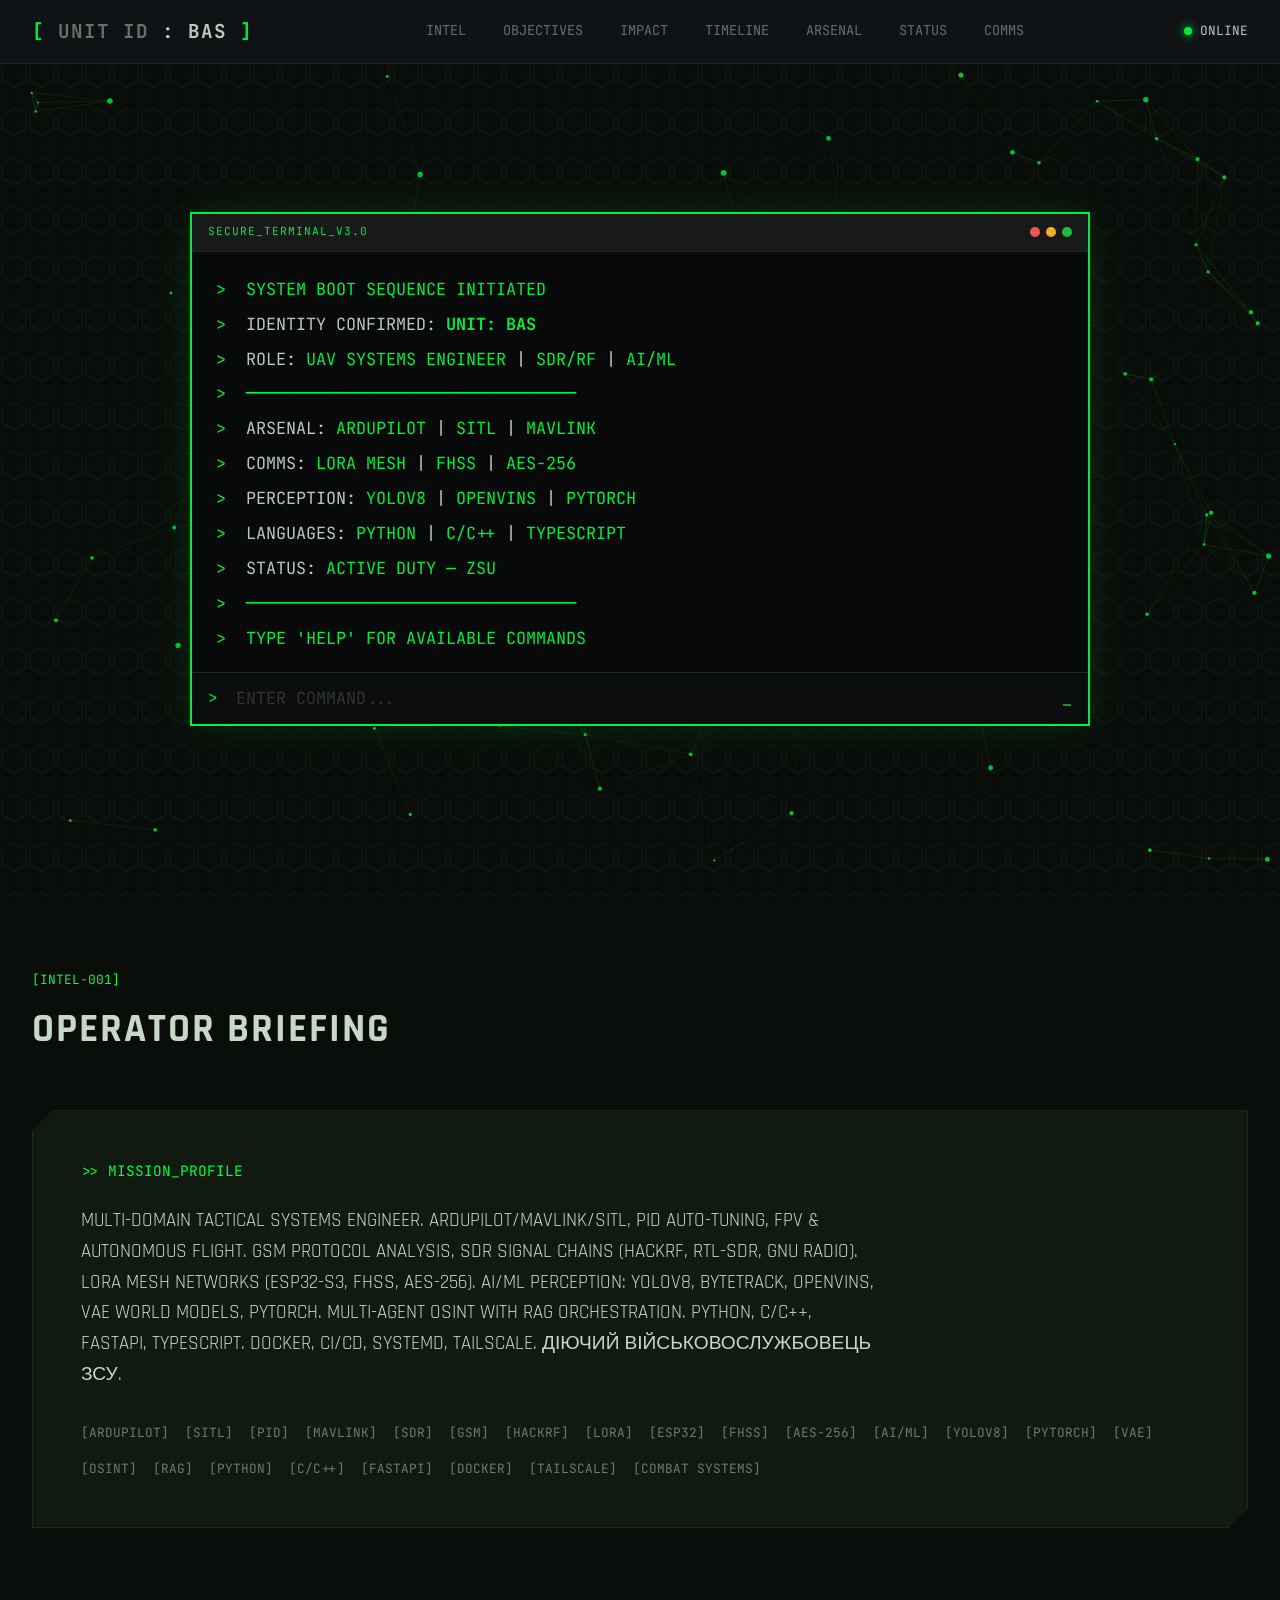
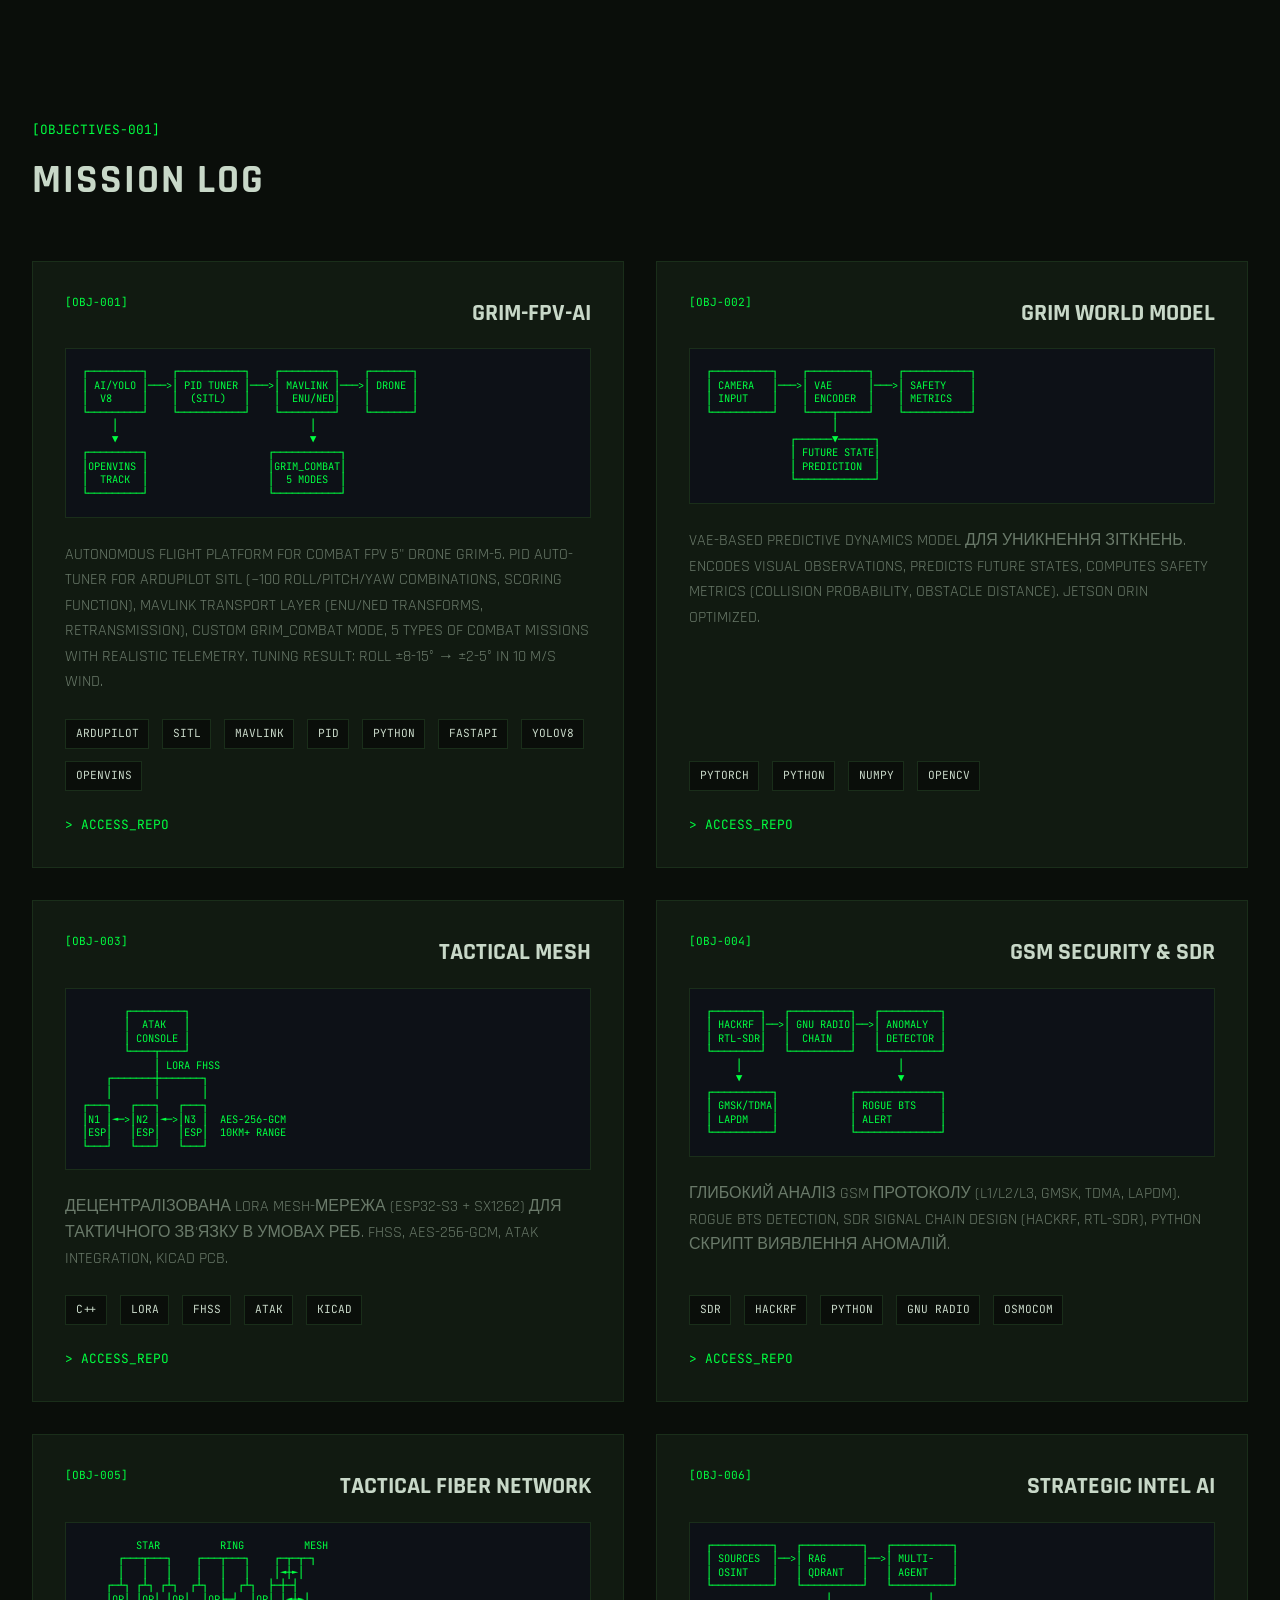
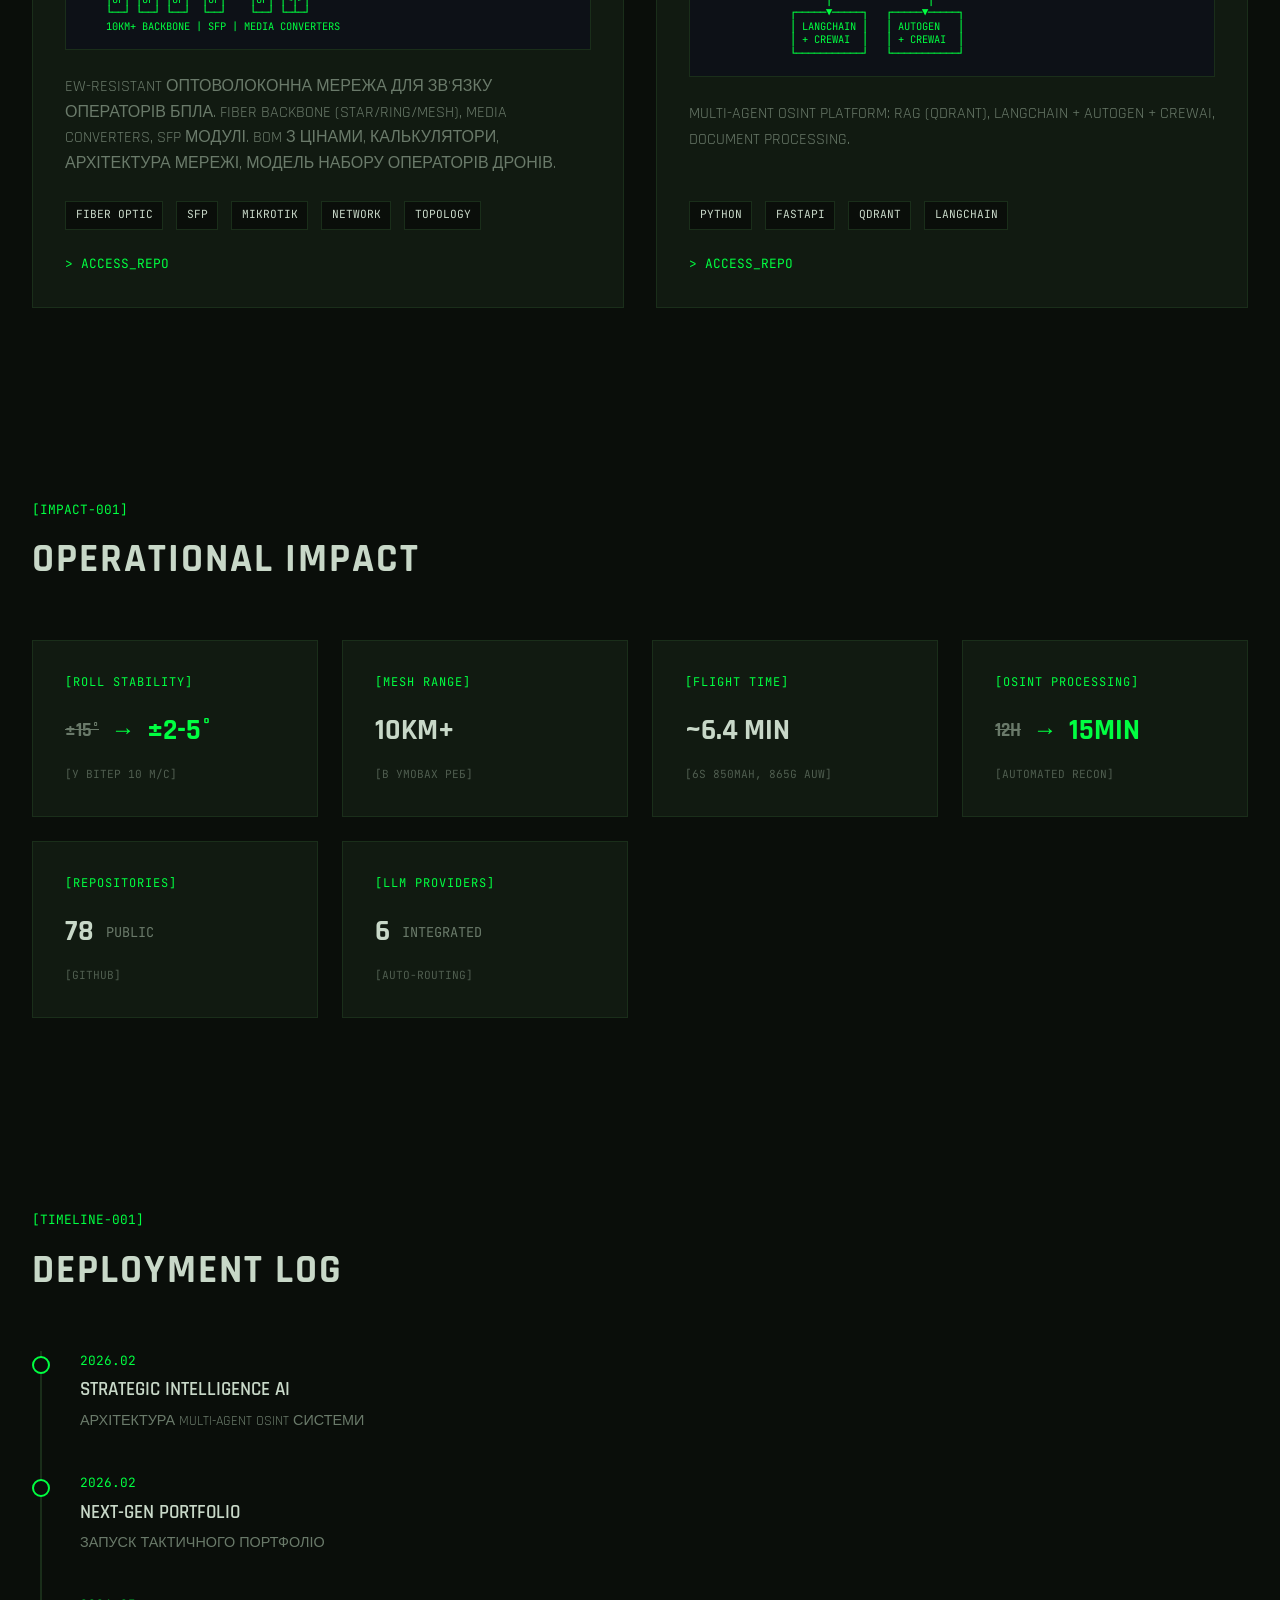
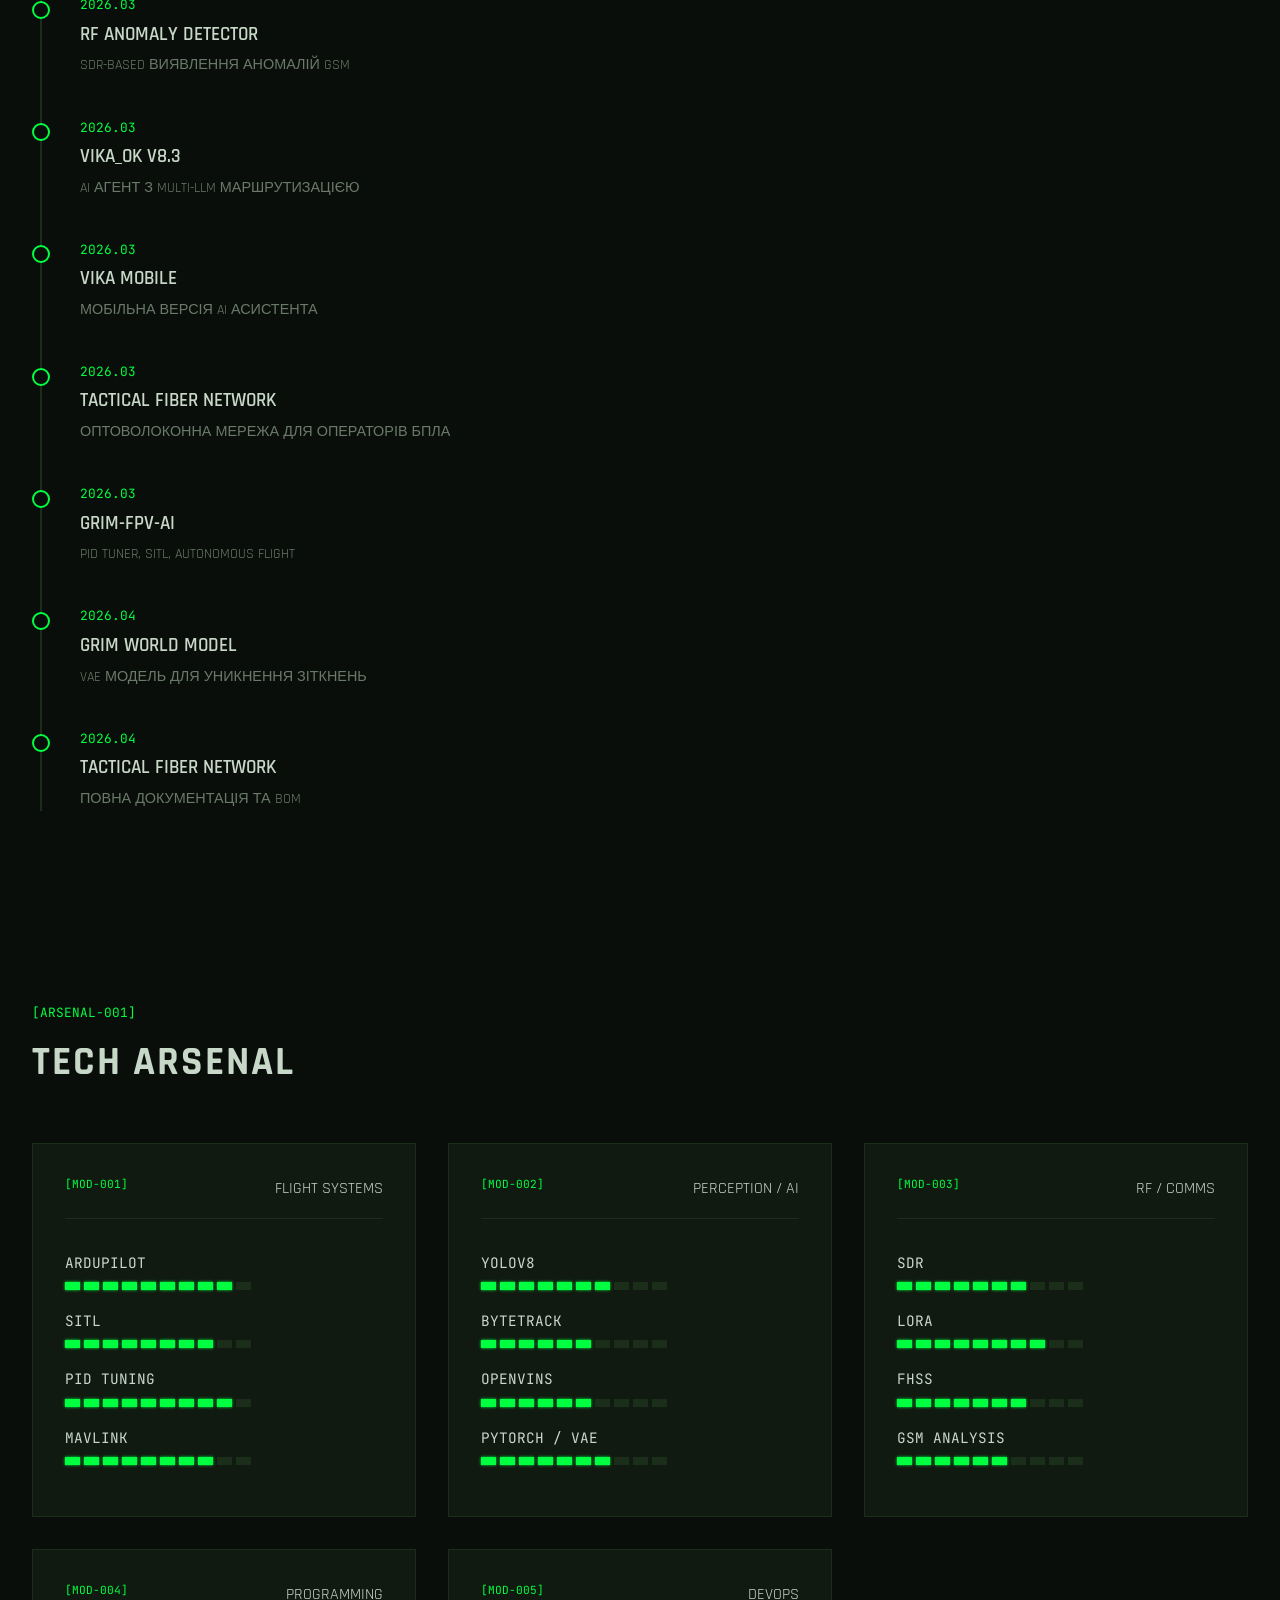
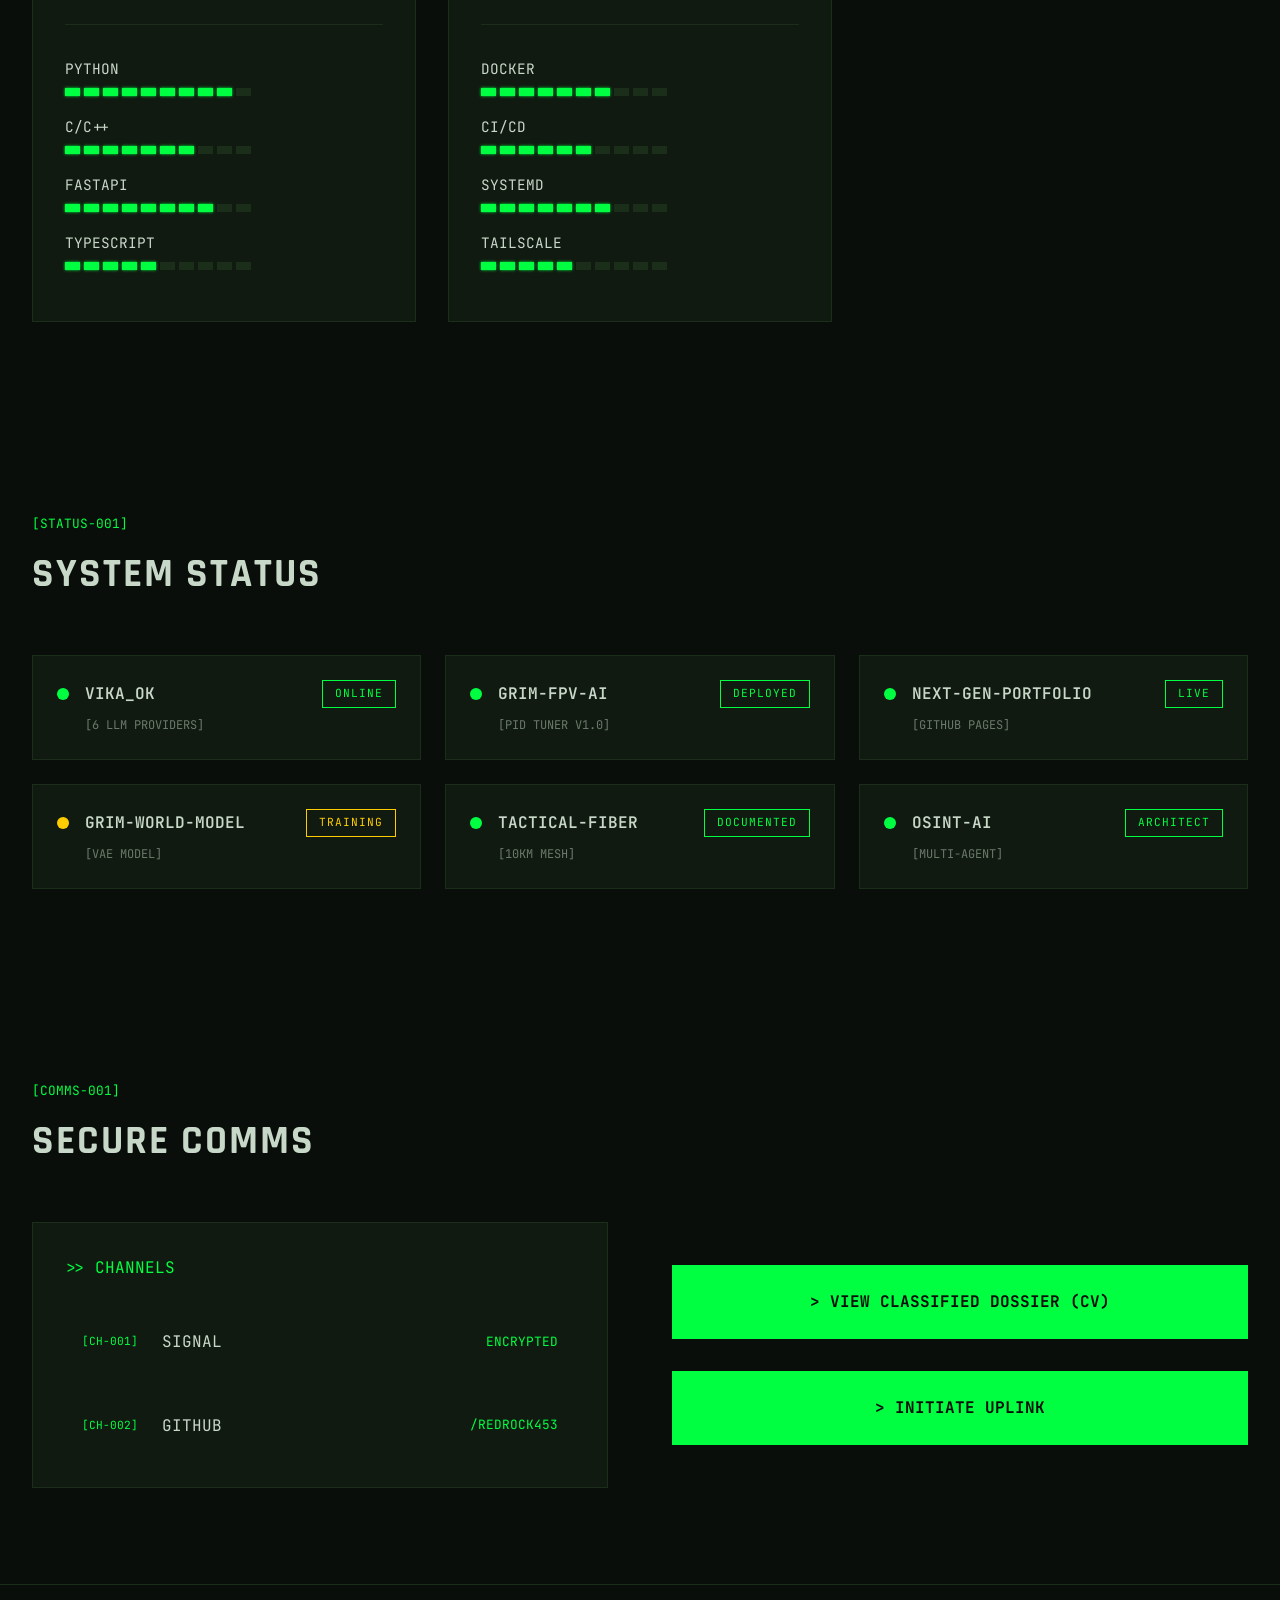
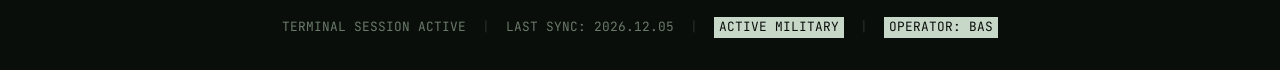
==== index.html @ a3e18c69 "feat: enlarge hero terminal, remove redundant stats - Make terminal the central hero element - Incre" ====
<!DOCTYPE html>
<html lang="uk">
<head>
    <meta charset="UTF-8">
    <meta name="viewport" content="width=device-width, initial-scale=1.0">
    <title>UNIT: BAS | Tactical Operations</title>
    <link rel="preconnect" href="https://fonts.googleapis.com">
    <link rel="preconnect" href="https://fonts.gstatic.com" crossorigin>
    <link href="https://fonts.googleapis.com/css2?family=Rajdhani:wght@400;500;600;700&family=JetBrains+Mono:wght@400;500;600&display=swap" rel="stylesheet">
    <link rel="stylesheet" href="css/style.css">
    <link rel="icon" href="data:image/svg+xml,<svg xmlns='http://www.w3.org/2000/svg' viewBox='0 0 100 100'><path d='M55 5L25 55h20L35 95 75 45H55z' fill='%2300ff41'/></svg>">
    <meta property="og:title" content="UNIT: BAS | Tactical Operations">
    <meta property="og:description" content="UAV Systems Engineer — SDR/RF, AI/ML, LoRa Mesh, ArduPilot. Multi-domain: autonomous flight, GSM security, ESP32, YOLOv8, PyTorch, multi-agent OSINT.">
    <meta property="og:image" content="https://raw.githubusercontent.com/Redrock453/Next-Gen-Portfolio/main/og-image.png">
    <meta property="og:url" content="https://redrock453.github.io/Next-Gen-Portfolio/">
    <meta property="og:type" content="website">
    <meta name="description" content="Portfolio of BAS — UAV Systems Engineer specializing in ArduPilot, SDR/RF security, LoRa mesh networks, AI/ML perception, and multi-agent OSINT systems.">
</head>
<body>
    <div class="scanlines"></div>
    <div class="hex-grid"></div>

    <header class="header">
        <div class="header-content">
            <div class="logo">
                <span class="logo-bracket">[</span>
                <span class="logo-text">UNIT ID</span>
                <span class="logo-colon">:</span>
                <span class="logo-value">BAS</span>
                <span class="logo-bracket">]</span>
            </div>
            <nav class="nav">
                <a href="#about" class="nav-item"><span class="nav-marker">></span> INTEL</a>
                <a href="#projects" class="nav-item"><span class="nav-marker">></span> OBJECTIVES</a>
                <a href="#impact" class="nav-item"><span class="nav-marker">></span> IMPACT</a>
                <a href="#timeline" class="nav-item"><span class="nav-marker">></span> TIMELINE</a>
                <a href="#stack" class="nav-item"><span class="nav-marker">></span> ARSENAL</a>
                <a href="#status" class="nav-item"><span class="nav-marker">></span> STATUS</a>
                <a href="#contact" class="nav-item"><span class="nav-marker">></span> COMMS</a>
            </nav>
            <button class="hamburger" aria-label="Toggle navigation">
                <span></span>
                <span></span>
                <span></span>
            </button>

            <div class="status-indicator">
                <span class="status-dot"></span>
                <span class="status-text">ONLINE</span>
            </div>
        </div>
    </header>

    <div class="mobile-overlay"></div>
    <nav class="mobile-nav">
        <a href="#about" class="nav-item"><span class="nav-marker">></span> INTEL</a>
        <a href="#projects" class="nav-item"><span class="nav-marker">></span> OBJECTIVES</a>
        <a href="#impact" class="nav-item"><span class="nav-marker">></span> IMPACT</a>
        <a href="#timeline" class="nav-item"><span class="nav-marker">></span> TIMELINE</a>
        <a href="#stack" class="nav-item"><span class="nav-marker">></span> ARSENAL</a>
        <a href="#status" class="nav-item"><span class="nav-marker">></span> STATUS</a>
        <a href="#contact" class="nav-item"><span class="nav-marker">></span> COMMS</a>
    </nav>

    <section class="hero">
        <canvas id="particle-canvas" class="particle-canvas"></canvas>
        <div class="hero-content">
            <div class="interactive-terminal" id="interactive-terminal">
                <div class="terminal-header">
                    <span class="terminal-title">SECURE_TERMINAL_V3.0</span>
                    <div class="terminal-controls">
                        <span class="terminal-dot red-dot"></span>
                        <span class="terminal-dot yellow-dot"></span>
                        <span class="terminal-dot green-dot"></span>
                    </div>
                </div>
                <div class="terminal-body" id="terminal-body">
                    <div class="terminal-line"><span class="prompt">></span> <span class="green">SYSTEM BOOT SEQUENCE INITIATED</span></div>
                    <div class="terminal-line"><span class="prompt">></span> IDENTITY CONFIRMED: <span class="highlight">UNIT: BAS</span></div>
                    <div class="terminal-line"><span class="prompt">></span> ROLE: <span class="amber">UAV SYSTEMS ENGINEER</span> | <span class="amber">SDR/RF</span> | <span class="amber">AI/ML</span></div>
                    <div class="terminal-line"><span class="prompt">></span> <span class="green">─────────────────────────────────</span></div>
                    <div class="terminal-line"><span class="prompt">></span> ARSENAL: <span class="amber">ArduPilot</span> | <span class="amber">SITL</span> | <span class="amber">MAVLink</span></div>
                    <div class="terminal-line"><span class="prompt">></span> COMMS: <span class="amber">LoRa Mesh</span> | <span class="amber">FHSS</span> | <span class="amber">AES-256</span></div>
                    <div class="terminal-line"><span class="prompt">></span> PERCEPTION: <span class="amber">YOLOv8</span> | <span class="amber">OpenVINS</span> | <span class="amber">PyTorch</span></div>
                    <div class="terminal-line"><span class="prompt">></span> LANGUAGES: <span class="amber">Python</span> | <span class="amber">C/C++</span> | <span class="amber">TypeScript</span></div>
                    <div class="terminal-line"><span class="prompt">></span> STATUS: <span class="green">ACTIVE DUTY — ZSU</span></div>
                    <div class="terminal-line"><span class="prompt">></span> <span class="green">─────────────────────────────────</span></div>
                    <div class="terminal-line"><span class="prompt">></span> <span class="green">Type 'help' for available commands</span></div>
                </div>
                <div class="terminal-input-line">
                    <span class="prompt">></span>
                    <input type="text" class="terminal-input" id="terminal-input" autocomplete="off" spellcheck="false" placeholder="enter command...">
                    <span class="cursor-blink">_</span>
                </div>
            </div>
        </div>

    </section>

    <section id="about" class="section">
        <div class="container">
            <div class="section-header">
                <span class="section-id">[INTEL-001]</span>
                <h2 class="section-title" data-en="OPERATOR BRIEFING">OPERATOR BRIEFING</h2>
            </div>
            <div class="briefing-box">
                <div class="briefing-header">>> MISSION_PROFILE</div>
                <p class="briefing-text">Multi-domain tactical systems engineer. ArduPilot/MAVLink/SITL, PID auto-tuning, FPV & autonomous flight. GSM protocol analysis, SDR signal chains (HackRF, RTL-SDR, GNU Radio). LoRa mesh networks (ESP32-S3, FHSS, AES-256). AI/ML perception: YOLOv8, ByteTrack, OpenVINS, VAE world models, PyTorch. Multi-agent OSINT with RAG orchestration. Python, C/C++, FastAPI, TypeScript. Docker, CI/CD, systemd, Tailscale. Діючий військовослужбовець ЗСУ.</p>
                <div class="briefing-tags">
                    <span class="tag">[ARDUPILOT]</span> <span class="tag">[SITL]</span> <span class="tag">[PID]</span> <span class="tag">[MAVLINK]</span> <span class="tag">[SDR]</span> <span class="tag">[GSM]</span> <span class="tag">[HACKRF]</span> <span class="tag">[LORA]</span> <span class="tag">[ESP32]</span> <span class="tag">[FHSS]</span> <span class="tag">[AES-256]</span> <span class="tag">[AI/ML]</span> <span class="tag">[YOLOV8]</span> <span class="tag">[PYTORCH]</span> <span class="tag">[VAE]</span> <span class="tag">[OSINT]</span> <span class="tag">[RAG]</span> <span class="tag">[PYTHON]</span> <span class="tag">[C/C++]</span> <span class="tag">[FASTAPI]</span> <span class="tag">[DOCKER]</span> <span class="tag">[TAILSCALE]</span> <span class="tag">[COMBAT SYSTEMS]</span>
                </div>
            </div>
        </div>
    </section>

    <section id="projects" class="section">
        <div class="container">
            <div class="section-header">
                <span class="section-id">[OBJECTIVES-001]</span>
                <h2 class="section-title">MISSION LOG</h2>
            </div>
            <div class="projects-grid">
                <article class="project-card">
                    <div class="project-header"><span class="project-id">[OBJ-001]</span><h3 class="project-title">GRIM-FPV-AI</h3></div>
                    <div class="project-diagram">
                        <pre><code>┌─────────┐    ┌───────────┐    ┌─────────┐    ┌───────┐
│ AI/YOLO │───>│ PID Tuner │───>│ MAVLink │───>│ DRONE │
│  v8     │    │  (SITL)   │    │  ENU/NED│    │       │
└─────────┘    └───────────┘    └─────────┘    └───────┘
     │                                │
     ▼                                ▼
┌─────────┐                    ┌───────────┐
│OpenVINS │                    │GRIM_COMBAT│
│  Track  │                    │  5 modes  │
└─────────┘                    └───────────┘</code></pre>
                    </div>
                    <p class="project-desc">Autonomous flight platform for combat FPV 5" drone GRIM-5. PID auto-tuner for ArduPilot SITL (~100 roll/pitch/yaw combinations, scoring function), MAVLink transport layer (ENU/NED transforms, retransmission), custom GRIM_COMBAT mode, 5 types of combat missions with realistic telemetry. Tuning result: roll ±8-15° → ±2-5° in 10 m/s wind.</p>
                    <div class="project-tech"><span>ARDUPILOT</span><span>SITL</span><span>MAVLINK</span><span>PID</span><span>PYTHON</span><span>FASTAPI</span><span>YOLOV8</span><span>OPENVINS</span></div>
                    <a href="https://github.com/Redrock453/grim-fpv-ai" target="_blank" class="project-link">> ACCESS_REPO</a>
                </article>
                <article class="project-card">
                    <div class="project-header"><span class="project-id">[OBJ-002]</span><h3 class="project-title">GRIM WORLD MODEL</h3></div>
                    <div class="project-diagram">
                        <pre><code>┌──────────┐    ┌──────────┐    ┌───────────┐
│ Camera   │───>│ VAE      │───>│ Safety    │
│ Input    │    │ Encoder  │    │ Metrics   │
└──────────┘    └────┬─────┘    └───────────┘
                     │
              ┌──────▼──────┐
              │ Future State│
              │ Prediction  │
              └─────────────┘</code></pre>
                    </div>
                    <p class="project-desc">VAE-based predictive dynamics model для уникнення зіткнень. Encodes visual observations, predicts future states, computes safety metrics (collision probability, obstacle distance). Jetson Orin optimized.</p>
                    <div class="project-tech"><span>PYTORCH</span><span>PYTHON</span><span>NUMPY</span><span>OPENCV</span></div>
                    <a href="https://github.com/Redrock453/grim-world-model" target="_blank" class="project-link">> ACCESS_REPO</a>
                </article>
                <article class="project-card">
                    <div class="project-header"><span class="project-id">[OBJ-003]</span><h3 class="project-title">TACTICAL MESH</h3></div>
                    <div class="project-diagram">
                        <pre><code>       ┌─────────┐
       │  ATAK   │
       │ Console │
       └────┬────┘
            │ LoRa FHSS
    ┌───────┼───────┐
    │       │       │
┌───┐   ┌───┐   ┌───┐
│N1 │◄─>│N2 │◄─>│N3 │  AES-256-GCM
│ESP│   │ESP│   │ESP│  10km+ range
└───┘   └───┘   └───┘</code></pre>
                    </div>
                    <p class="project-desc">Децентралізована LoRa mesh-мережа (ESP32-S3 + SX1262) для тактичного зв'язку в умовах РЕБ. FHSS, AES-256-GCM, ATAK integration, KiCad PCB.</p>
                    <div class="project-tech"><span>C++</span><span>LORA</span><span>FHSS</span><span>ATAK</span><span>KICAD</span></div>
                    <a href="https://github.com/Redrock453/TacticalMesh" target="_blank" class="project-link">> ACCESS_REPO</a>
                </article>
                <article class="project-card">
                    <div class="project-header"><span class="project-id">[OBJ-004]</span><h3 class="project-title">GSM SECURITY & SDR</h3></div>
                    <div class="project-diagram">
                        <pre><code>┌────────┐   ┌──────────┐   ┌──────────┐
│ HackRF │──>│ GNU Radio│──>│ Anomaly  │
│ RTL-SDR│   │  Chain   │   │ Detector │
└────────┘   └──────────┘   └──────────┘
     │                          │
     ▼                          ▼
┌──────────┐            ┌──────────────┐
│ GMSK/TDMA│            │ Rogue BTS    │
│ LAPDm    │            │ Alert        │
└──────────┘            └──────────────┘</code></pre>
                    </div>
                    <p class="project-desc">Глибокий аналіз GSM протоколу (L1/L2/L3, GMSK, TDMA, LAPDm). Rogue BTS detection, SDR signal chain design (HackRF, RTL-SDR), Python скрипт виявлення аномалій.</p>
                    <div class="project-tech"><span>SDR</span><span>HACKRF</span><span>PYTHON</span><span>GNU RADIO</span><span>OSMOCOM</span></div>
                    <a href="https://github.com/Redrock453/gsm-fake-points-guide" target="_blank" class="project-link">> ACCESS_REPO</a>
                </article>
                <article class="project-card">
                    <div class="project-header"><span class="project-id">[OBJ-005]</span><h3 class="project-title">TACTICAL FIBER NETWORK</h3></div>
                    <div class="project-diagram">
                        <pre><code>         STAR          RING          MESH
      ┌───┬───┐    ┌───┬───┐    ┌─┬─┬─┐
      │   │   │    │   │   │    │◄┼►│
    ┌─┴┐ ┌┴┐ ┌┴┐  ┌┴┐  │  ┌┴┐  ├─┼─┤
    │OP│ │OP│ │OP│  │OP├─┘  │OP│ │◄┼►│
    └──┘ └──┘ └──┘  └──┘    └──┘ └─┴─┘
    10km+ backbone | SFP | Media converters</code></pre>
                    </div>
                    <p class="project-desc">EW-resistant оптоволоконна мережа для зв'язку операторів БПЛА. Fiber backbone (star/ring/mesh), media converters, SFP модулі. BOM з цінами, калькулятори, архітектура мережі, модель набору операторів дронів.</p>
                    <div class="project-tech"><span>FIBER OPTIC</span><span>SFP</span><span>MIKROTIK</span><span>NETWORK</span><span>TOPOLOGY</span></div>
                    <a href="https://github.com/Redrock453/tactical-fiber-network" target="_blank" class="project-link">> ACCESS_REPO</a>
                </article>
                <article class="project-card">
                    <div class="project-header"><span class="project-id">[OBJ-006]</span><h3 class="project-title">STRATEGIC INTEL AI</h3></div>
                    <div class="project-diagram">
                        <pre><code>┌──────────┐   ┌──────────┐   ┌──────────┐
│ Sources  │──>│ RAG      │──>│ Multi-   │
│ OSINT    │   │ Qdrant   │   │ Agent    │
└──────────┘   └──────────┘   └──────────┘
                    │                │
              ┌─────▼─────┐   ┌─────▼─────┐
              │ LangChain │   │ AutoGen   │
              │ + CrewAI  │   │ + CrewAI  │
              └───────────┘   └───────────┘</code></pre>
                    </div>
                    <p class="project-desc">Multi-agent OSINT platform: RAG (Qdrant), LangChain + AutoGen + CrewAI, document processing.</p>
                    <div class="project-tech"><span>PYTHON</span><span>FASTAPI</span><span>QDRANT</span><span>LANGCHAIN</span></div>
                    <a href="https://github.com/Redrock453/strategic-intelligence-ai" target="_blank" class="project-link">> ACCESS_REPO</a>
                </article>
            </div>
        </div>
    </section>

    <section id="impact" class="section">
        <div class="container">
            <div class="section-header">
                <span class="section-id">[IMPACT-001]</span>
                <h2 class="section-title">OPERATIONAL IMPACT</h2>
            </div>
            <div class="impact-grid">
                <div class="impact-metric reveal">
                    <div class="metric-label">[ROLL STABILITY]</div>
                    <div class="metric-values">
                        <span class="metric-before">±15°</span>
                        <span class="metric-arrow">→</span>
                        <span class="metric-after">±2-5°</span>
                    </div>
                    <div class="metric-context">[у вітер 10 м/с]</div>
                </div>
                <div class="impact-metric reveal">
                    <div class="metric-label">[MESH RANGE]</div>
                    <div class="metric-values">
                        <span class="metric-value">10km+</span>
                    </div>
                    <div class="metric-context">[в умовах РЕБ]</div>
                </div>
                <div class="impact-metric reveal">
                    <div class="metric-label">[FLIGHT TIME]</div>
                    <div class="metric-values">
                        <span class="metric-value">~6.4 min</span>
                    </div>
                    <div class="metric-context">[6S 850mAh, 865g AUW]</div>
                </div>
                <div class="impact-metric reveal">
                    <div class="metric-label">[OSINT PROCESSING]</div>
                    <div class="metric-values">
                        <span class="metric-before">12h</span>
                        <span class="metric-arrow">→</span>
                        <span class="metric-after">15min</span>
                    </div>
                    <div class="metric-context">[automated recon]</div>
                </div>
                <div class="impact-metric reveal">
                    <div class="metric-label">[REPOSITORIES]</div>
                    <div class="metric-values">
                        <span class="metric-value counter" data-target="78">0</span>
                        <span class="metric-suffix">public</span>
                    </div>
                    <div class="metric-context">[GitHub]</div>
                </div>
                <div class="impact-metric reveal">
                    <div class="metric-label">[LLM PROVIDERS]</div>
                    <div class="metric-values">
                        <span class="metric-value counter" data-target="6">0</span>
                        <span class="metric-suffix">integrated</span>
                    </div>
                    <div class="metric-context">[auto-routing]</div>
                </div>
            </div>
        </div>
    </section>

    <section id="timeline" class="section">
        <div class="container">
            <div class="section-header">
                <span class="section-id">[TIMELINE-001]</span>
                <h2 class="section-title">DEPLOYMENT LOG</h2>
            </div>
            <div class="timeline">
                <div class="timeline-item reveal">
                    <div class="timeline-date">2026.02</div>
                    <div class="timeline-dot"></div>
                    <div class="timeline-content">
                        <h3 class="timeline-title">Strategic Intelligence AI</h3>
                        <p class="timeline-desc">Архітектура multi-agent OSINT системи</p>
                    </div>
                </div>
                <div class="timeline-item reveal">
                    <div class="timeline-date">2026.02</div>
                    <div class="timeline-dot"></div>
                    <div class="timeline-content">
                        <h3 class="timeline-title">Next-Gen Portfolio</h3>
                        <p class="timeline-desc">Запуск тактичного портфоліо</p>
                    </div>
                </div>
                <div class="timeline-item reveal">
                    <div class="timeline-date">2026.03</div>
                    <div class="timeline-dot"></div>
                    <div class="timeline-content">
                        <h3 class="timeline-title">RF Anomaly Detector</h3>
                        <p class="timeline-desc">SDR-based виявлення аномалій GSM</p>
                    </div>
                </div>
                <div class="timeline-item reveal">
                    <div class="timeline-date">2026.03</div>
                    <div class="timeline-dot"></div>
                    <div class="timeline-content">
                        <h3 class="timeline-title">Vika_Ok v8.3</h3>
                        <p class="timeline-desc">AI агент з multi-LLM маршрутизацією</p>
                    </div>
                </div>
                <div class="timeline-item reveal">
                    <div class="timeline-date">2026.03</div>
                    <div class="timeline-dot"></div>
                    <div class="timeline-content">
                        <h3 class="timeline-title">Vika Mobile</h3>
                        <p class="timeline-desc">Мобільна версія AI асистента</p>
                    </div>
                </div>
                <div class="timeline-item reveal">
                    <div class="timeline-date">2026.03</div>
                    <div class="timeline-dot"></div>
                    <div class="timeline-content">
                        <h3 class="timeline-title">Tactical Fiber Network</h3>
                        <p class="timeline-desc">Оптоволоконна мережа для операторів БПЛА</p>
                    </div>
                </div>
                <div class="timeline-item reveal">
                    <div class="timeline-date">2026.03</div>
                    <div class="timeline-dot"></div>
                    <div class="timeline-content">
                        <h3 class="timeline-title">GRIM-FPV-AI</h3>
                        <p class="timeline-desc">PID tuner, SITL, autonomous flight</p>
                    </div>
                </div>
                <div class="timeline-item reveal">
                    <div class="timeline-date">2026.04</div>
                    <div class="timeline-dot"></div>
                    <div class="timeline-content">
                        <h3 class="timeline-title">GRIM World Model</h3>
                        <p class="timeline-desc">VAE модель для уникнення зіткнень</p>
                    </div>
                </div>
                <div class="timeline-item reveal">
                    <div class="timeline-date">2026.04</div>
                    <div class="timeline-dot"></div>
                    <div class="timeline-content">
                        <h3 class="timeline-title">Tactical Fiber Network</h3>
                        <p class="timeline-desc">Повна документація та BOM</p>
                    </div>
                </div>
            </div>
        </div>
    </section>

    <section id="stack" class="section">
        <div class="container">
            <div class="section-header">
                <span class="section-id">[ARSENAL-001]</span>
                <h2 class="section-title">TECH ARSENAL</h2>
            </div>
            <div class="stack-grid">
                <div class="stack-module">
                    <div class="module-header">
                        <span class="module-id">[MOD-001]</span>
                        <span class="module-name">FLIGHT SYSTEMS</span>
                    </div>
                    <div class="module-item">
                        <span class="item-name">ArduPilot</span>
                        <div class="item-bars">
                            <span class="bar filled"></span><span class="bar filled"></span><span class="bar filled"></span><span class="bar filled"></span><span class="bar filled"></span><span class="bar filled"></span><span class="bar filled"></span><span class="bar filled"></span><span class="bar filled"></span><span class="bar"></span>
                        </div>
                    </div>
                    <div class="module-item">
                        <span class="item-name">SITL</span>
                        <div class="item-bars">
                            <span class="bar filled"></span><span class="bar filled"></span><span class="bar filled"></span><span class="bar filled"></span><span class="bar filled"></span><span class="bar filled"></span><span class="bar filled"></span><span class="bar filled"></span><span class="bar"></span><span class="bar"></span>
                        </div>
                    </div>
                    <div class="module-item">
                        <span class="item-name">PID Tuning</span>
                        <div class="item-bars">
                            <span class="bar filled"></span><span class="bar filled"></span><span class="bar filled"></span><span class="bar filled"></span><span class="bar filled"></span><span class="bar filled"></span><span class="bar filled"></span><span class="bar filled"></span><span class="bar filled"></span><span class="bar"></span>
                        </div>
                    </div>
                    <div class="module-item">
                        <span class="item-name">MAVLink</span>
                        <div class="item-bars">
                            <span class="bar filled"></span><span class="bar filled"></span><span class="bar filled"></span><span class="bar filled"></span><span class="bar filled"></span><span class="bar filled"></span><span class="bar filled"></span><span class="bar filled"></span><span class="bar"></span><span class="bar"></span>
                        </div>
                    </div>
                </div>
                <div class="stack-module">
                    <div class="module-header">
                        <span class="module-id">[MOD-002]</span>
                        <span class="module-name">PERCEPTION / AI</span>
                    </div>
                    <div class="module-item">
                        <span class="item-name">YOLOv8</span>
                        <div class="item-bars">
                            <span class="bar filled"></span><span class="bar filled"></span><span class="bar filled"></span><span class="bar filled"></span><span class="bar filled"></span><span class="bar filled"></span><span class="bar filled"></span><span class="bar"></span><span class="bar"></span><span class="bar"></span>
                        </div>
                    </div>
                    <div class="module-item">
                        <span class="item-name">ByteTrack</span>
                        <div class="item-bars">
                            <span class="bar filled"></span><span class="bar filled"></span><span class="bar filled"></span><span class="bar filled"></span><span class="bar filled"></span><span class="bar filled"></span><span class="bar"></span><span class="bar"></span><span class="bar"></span><span class="bar"></span>
                        </div>
                    </div>
                    <div class="module-item">
                        <span class="item-name">OpenVINS</span>
                        <div class="item-bars">
                            <span class="bar filled"></span><span class="bar filled"></span><span class="bar filled"></span><span class="bar filled"></span><span class="bar filled"></span><span class="bar filled"></span><span class="bar"></span><span class="bar"></span><span class="bar"></span><span class="bar"></span>
                        </div>
                    </div>
                    <div class="module-item">
                        <span class="item-name">PyTorch / VAE</span>
                        <div class="item-bars">
                            <span class="bar filled"></span><span class="bar filled"></span><span class="bar filled"></span><span class="bar filled"></span><span class="bar filled"></span><span class="bar filled"></span><span class="bar filled"></span><span class="bar"></span><span class="bar"></span><span class="bar"></span>
                        </div>
                    </div>
                </div>
                <div class="stack-module">
                    <div class="module-header">
                        <span class="module-id">[MOD-003]</span>
                        <span class="module-name">RF / COMMS</span>
                    </div>
                    <div class="module-item">
                        <span class="item-name">SDR</span>
                        <div class="item-bars">
                            <span class="bar filled"></span><span class="bar filled"></span><span class="bar filled"></span><span class="bar filled"></span><span class="bar filled"></span><span class="bar filled"></span><span class="bar filled"></span><span class="bar"></span><span class="bar"></span><span class="bar"></span>
                        </div>
                    </div>
                    <div class="module-item">
                        <span class="item-name">LoRa</span>
                        <div class="item-bars">
                            <span class="bar filled"></span><span class="bar filled"></span><span class="bar filled"></span><span class="bar filled"></span><span class="bar filled"></span><span class="bar filled"></span><span class="bar filled"></span><span class="bar filled"></span><span class="bar"></span><span class="bar"></span>
                        </div>
                    </div>
                    <div class="module-item">
                        <span class="item-name">FHSS</span>
                        <div class="item-bars">
                            <span class="bar filled"></span><span class="bar filled"></span><span class="bar filled"></span><span class="bar filled"></span><span class="bar filled"></span><span class="bar filled"></span><span class="bar filled"></span><span class="bar"></span><span class="bar"></span><span class="bar"></span>
                        </div>
                    </div>
                    <div class="module-item">
                        <span class="item-name">GSM Analysis</span>
                        <div class="item-bars">
                            <span class="bar filled"></span><span class="bar filled"></span><span class="bar filled"></span><span class="bar filled"></span><span class="bar filled"></span><span class="bar filled"></span><span class="bar"></span><span class="bar"></span><span class="bar"></span><span class="bar"></span>
                        </div>
                    </div>
                </div>
                <div class="stack-module">
                    <div class="module-header">
                        <span class="module-id">[MOD-004]</span>
                        <span class="module-name">PROGRAMMING</span>
                    </div>
                    <div class="module-item">
                        <span class="item-name">Python</span>
                        <div class="item-bars">
                            <span class="bar filled"></span><span class="bar filled"></span><span class="bar filled"></span><span class="bar filled"></span><span class="bar filled"></span><span class="bar filled"></span><span class="bar filled"></span><span class="bar filled"></span><span class="bar filled"></span><span class="bar"></span>
                        </div>
                    </div>
                    <div class="module-item">
                        <span class="item-name">C/C++</span>
                        <div class="item-bars">
                            <span class="bar filled"></span><span class="bar filled"></span><span class="bar filled"></span><span class="bar filled"></span><span class="bar filled"></span><span class="bar filled"></span><span class="bar filled"></span><span class="bar"></span><span class="bar"></span><span class="bar"></span>
                        </div>
                    </div>
                    <div class="module-item">
                        <span class="item-name">FastAPI</span>
                        <div class="item-bars">
                            <span class="bar filled"></span><span class="bar filled"></span><span class="bar filled"></span><span class="bar filled"></span><span class="bar filled"></span><span class="bar filled"></span><span class="bar filled"></span><span class="bar filled"></span><span class="bar"></span><span class="bar"></span>
                        </div>
                    </div>
                    <div class="module-item">
                        <span class="item-name">TypeScript</span>
                        <div class="item-bars">
                            <span class="bar filled"></span><span class="bar filled"></span><span class="bar filled"></span><span class="bar filled"></span><span class="bar filled"></span><span class="bar"></span><span class="bar"></span><span class="bar"></span><span class="bar"></span><span class="bar"></span>
                        </div>
                    </div>
                </div>
                <div class="stack-module">
                    <div class="module-header">
                        <span class="module-id">[MOD-005]</span>
                        <span class="module-name">DEVOPS</span>
                    </div>
                    <div class="module-item">
                        <span class="item-name">Docker</span>
                        <div class="item-bars">
                            <span class="bar filled"></span><span class="bar filled"></span><span class="bar filled"></span><span class="bar filled"></span><span class="bar filled"></span><span class="bar filled"></span><span class="bar filled"></span><span class="bar"></span><span class="bar"></span><span class="bar"></span>
                        </div>
                    </div>
                    <div class="module-item">
                        <span class="item-name">CI/CD</span>
                        <div class="item-bars">
                            <span class="bar filled"></span><span class="bar filled"></span><span class="bar filled"></span><span class="bar filled"></span><span class="bar filled"></span><span class="bar filled"></span><span class="bar"></span><span class="bar"></span><span class="bar"></span><span class="bar"></span>
                        </div>
                    </div>
                    <div class="module-item">
                        <span class="item-name">systemd</span>
                        <div class="item-bars">
                            <span class="bar filled"></span><span class="bar filled"></span><span class="bar filled"></span><span class="bar filled"></span><span class="bar filled"></span><span class="bar filled"></span><span class="bar filled"></span><span class="bar"></span><span class="bar"></span><span class="bar"></span>
                        </div>
                    </div>
                    <div class="module-item">
                        <span class="item-name">Tailscale</span>
                        <div class="item-bars">
                            <span class="bar filled"></span><span class="bar filled"></span><span class="bar filled"></span><span class="bar filled"></span><span class="bar filled"></span><span class="bar"></span><span class="bar"></span><span class="bar"></span><span class="bar"></span><span class="bar"></span>
                        </div>
                    </div>
                </div>
            </div>
        </div>
    </section>

    <section id="status" class="section">
        <div class="container">
            <div class="section-header">
                <span class="section-id">[STATUS-001]</span>
                <h2 class="section-title">SYSTEM STATUS</h2>
            </div>
            <div class="status-grid">
                <div class="status-card reveal">
                    <div class="status-indicator-row">
                        <span class="status-dot-pulse green"></span>
                        <span class="status-service">vika_ok</span>
                        <span class="status-badge online">ONLINE</span>
                    </div>
                    <div class="status-detail">[6 LLM providers]</div>
                </div>
                <div class="status-card reveal">
                    <div class="status-indicator-row">
                        <span class="status-dot-pulse green"></span>
                        <span class="status-service">grim-fpv-ai</span>
                        <span class="status-badge online">DEPLOYED</span>
                    </div>
                    <div class="status-detail">[PID tuner v1.0]</div>
                </div>
                <div class="status-card reveal">
                    <div class="status-indicator-row">
                        <span class="status-dot-pulse green"></span>
                        <span class="status-service">next-gen-portfolio</span>
                        <span class="status-badge online">LIVE</span>
                    </div>
                    <div class="status-detail">[GitHub Pages]</div>
                </div>
                <div class="status-card reveal">
                    <div class="status-indicator-row">
                        <span class="status-dot-pulse yellow"></span>
                        <span class="status-service">grim-world-model</span>
                        <span class="status-badge training">TRAINING</span>
                    </div>
                    <div class="status-detail">[VAE model]</div>
                </div>
                <div class="status-card reveal">
                    <div class="status-indicator-row">
                        <span class="status-dot-pulse green"></span>
                        <span class="status-service">tactical-fiber</span>
                        <span class="status-badge online">DOCUMENTED</span>
                    </div>
                    <div class="status-detail">[10km mesh]</div>
                </div>
                <div class="status-card reveal">
                    <div class="status-indicator-row">
                        <span class="status-dot-pulse green"></span>
                        <span class="status-service">osint-ai</span>
                        <span class="status-badge online">ARCHITECT</span>
                    </div>
                    <div class="status-detail">[Multi-agent]</div>
                </div>
            </div>
        </div>
    </section>

    <section id="contact" class="section">
        <div class="container">
            <div class="section-header">
                <span class="section-id">[COMMS-001]</span>
                <h2 class="section-title">SECURE COMMS</h2>
            </div>
            <div class="contact-grid">
                <div class="comms-box">
                    <div class="comms-header">>> CHANNELS</div>
                    <div class="comms-list">
                        <a href="https://signal.me/#eu/55JcP2IdtZK4K5BJDd756518pZ16DVohm74UVbXus_JzjRjGd5hL-Jq8N7ZvVgGO" target="_blank" class="comm-item">
                            <span class="comm-id">[CH-001]</span><span class="comm-name">SIGNAL</span><span class="comm-status">ENCRYPTED</span>
                        </a>
                        <a href="https://github.com/Redrock453" target="_blank" class="comm-item">
                            <span class="comm-id">[CH-002]</span><span class="comm-name">GITHUB</span><span class="comm-status">/Redrock453</span>
                        </a>
                    </div>
                </div>
                <div class="action-box">
                    <a href="cv.html" class="action-btn">> VIEW CLASSIFIED DOSSIER (CV)</a>
                    <a href="https://signal.me/#eu/55JcP2IdtZK4K5BJDd756518pZ16DVohm74UVbXus_JzjRjGd5hL-Jq8N7ZvVgGO" target="_blank" class="action-btn">> INITIATE UPLINK</a>
                </div>
            </div>
        </div>
    </section>

    <footer class="footer">
        <div class="footer-content">
            <div class="footer-status">
                <span>TERMINAL SESSION ACTIVE</span> <span class="separator">|</span>
                <span>LAST SYNC: <span id="sync-date"></span></span> <span class="separator">|</span> <span class="redacted">ACTIVE MILITARY</span> <span class="separator">|</span>
                <span class="redacted">OPERATOR: BAS</span>
            </div>
        </div>
    </footer>

    <script src="js/main.js"></script>
</body>
</html>
---- css/style.css ----
:root {
    --bg-color: #0a0e0a;
    --card-bg: #111a11;
    --primary: #00ff41;
    --primary-muted: rgba(0, 255, 65, 0.15);
    --secondary: #2a4a2a;
    --text: #c8d8c8;
    --text-muted: #6a7a6a;
    --border: #1a2e1a;
    --green: #00ff41;
    --yellow: #ffcc00;
    --red: #ff3333;
    --font-main: 'Rajdhani', sans-serif;
    --font-mono: 'JetBrains Mono', monospace;
}

* {
    margin: 0;
    padding: 0;
    box-sizing: border-box;
    text-transform: uppercase;
}

html {
    scroll-behavior: smooth;
}

body {
    background-color: var(--bg-color);
    color: var(--text);
    font-family: var(--font-main);
    line-height: 1.6;
    overflow-x: hidden;
    position: relative;
}

/* --- OVERLAYS --- */

.scanlines {
    position: fixed;
    top: 0;
    left: 0;
    width: 100%;
    height: 100%;
    background: linear-gradient(
        rgba(18, 16, 16, 0) 50%,
        rgba(0, 0, 0, 0.25) 50%
    ), linear-gradient(
        90deg,
        rgba(255, 0, 0, 0.06),
        rgba(0, 255, 0, 0.02),
        rgba(0, 0, 255, 0.06)
    );
    background-size: 100% 4px, 3px 100%;
    pointer-events: none;
    z-index: 100;
    opacity: 0.15;
}

.hex-grid {
    position: fixed;
    top: 0;
    left: 0;
    width: 100%;
    height: 100%;
    background-image: url("data:image/svg+xml,%3Csvg xmlns='http://www.w3.org/2000/svg' width='28' height='49' viewBox='0 0 28 49'%3E%3Cpath fill='%23ffffff' fill-opacity='0.03' d='M13.99 9.25l13 7.5v15l-13 7.5L1 31.75v-15l12.99-7.5zM3 17.32v12.86l11 6.35 11-6.35V17.32L14 10.97 3 17.32z'%3E%3C/path%3E%3C/svg%3E");
    pointer-events: none;
    z-index: -1;
}

/* --- ANIMATIONS --- */

@keyframes blink {
    0%, 100% { opacity: 1; }
    50% { opacity: 0; }
}

@keyframes flicker {
    0% { opacity: 0.97; }
    5% { opacity: 0.95; }
    10% { opacity: 0.9; }
    15% { opacity: 0.95; }
    20% { opacity: 0.98; }
    25% { opacity: 0.95; }
    30% { opacity: 0.9; }
    35% { opacity: 0.95; }
    40% { opacity: 0.98; }
    45% { opacity: 0.95; }
    50% { opacity: 0.9; }
    55% { opacity: 0.95; }
    60% { opacity: 0.98; }
    100% { opacity: 0.99; }
}

@keyframes pulse-green {
    0%, 100% { box-shadow: 0 0 4px var(--green); opacity: 1; }
    50% { box-shadow: 0 0 12px var(--green); opacity: 0.6; }
}

@keyframes pulse-yellow {
    0%, 100% { box-shadow: 0 0 4px var(--yellow); opacity: 1; }
    50% { box-shadow: 0 0 12px var(--yellow); opacity: 0.6; }
}

@keyframes pulse-red {
    0%, 100% { box-shadow: 0 0 4px var(--red); opacity: 1; }
    50% { box-shadow: 0 0 12px var(--red); opacity: 0.6; }
}

body::after {
    content: "";
    position: fixed;
    top: 0;
    left: 0;
    width: 100%;
    height: 100%;
    background: rgba(18, 20, 24, 0.05);
    pointer-events: none;
    z-index: 99;
    animation: flicker 0.1s infinite;
}

/* --- HEADER --- */

.header {
    background: rgba(18, 20, 24, 0.9);
    border-bottom: 1px solid var(--border);
    padding: 1rem 2rem;
    position: sticky;
    top: 0;
    z-index: 50;
    backdrop-filter: blur(5px);
}

.header-content {
    display: flex;
    justify-content: space-between;
    align-items: center;
    max-width: 1400px;
    margin: 0 auto;
}

.logo {
    font-family: var(--font-mono);
    font-weight: 700;
    font-size: 1.2rem;
    letter-spacing: 1px;
}

.logo-bracket { color: var(--primary); }
.logo-text { color: var(--text-muted); }
.logo-colon { color: var(--text); }
.logo-value { color: var(--text); }

.nav {
    display: flex;
    gap: 1.5rem;
    flex-wrap: wrap;
}

.nav-item {
    color: var(--text-muted);
    text-decoration: none;
    font-family: var(--font-mono);
    font-size: 0.85rem;
    transition: color 0.2s;
    display: flex;
    align-items: center;
    gap: 5px;
    white-space: nowrap;
}

.nav-item:hover {
    color: var(--primary);
}

.nav-marker {
    opacity: 0;
    transition: opacity 0.2s;
}

.nav-item:hover .nav-marker {
    opacity: 1;
}

.status-indicator {
    display: flex;
    align-items: center;
    gap: 8px;
    font-family: var(--font-mono);
    font-size: 0.8rem;
}

.status-dot {
    width: 8px;
    height: 8px;
    background-color: var(--green);
    border-radius: 50%;
    box-shadow: 0 0 10px var(--green);
}

/* --- HERO SECTION --- */

.hero {
    min-height: 90vh;
    display: flex;
    align-items: center;
    justify-content: center;
    padding: 4rem 2rem;
    max-width: 1400px;
    margin: 0 auto;
    position: relative;
}

.hero-content {
    width: 100%;
    max-width: 900px;
}

.particle-canvas {
    position: absolute;
    top: 0;
    left: 0;
    width: 100%;
    height: 100%;
    z-index: -1;
    pointer-events: auto;
}

.terminal-output {
    background: var(--card-bg);
    padding: 2rem;
    padding-top: 2.5rem;
    border: 1px solid var(--border);
    font-family: var(--font-mono);
    position: relative;
}

.terminal-output::before {
    content: "SECURE_TERMINAL_V2.4";
    position: absolute;
    top: -0.75rem;
    left: 20px;
    background: var(--bg-color);
    padding: 2px 10px;
    font-size: 0.7rem;
    color: var(--primary);
    line-height: 1.4;
}

.terminal-line {
    margin-bottom: 0.5rem;
    font-size: 1.1rem;
}

.prompt { color: var(--primary); margin-right: 10px; }
.highlight { color: var(--primary); font-weight: 700; }
.amber { color: var(--primary); }
.green { color: var(--green); }
.cursor { animation: blink 1s infinite; color: var(--primary); }

/* --- SECTIONS --- */

.section {
    padding: 6rem 2rem;
    max-width: 1400px;
    margin: 0 auto;
}

.container { width: 100%; }

.section-header {
    margin-bottom: 3rem;
    display: flex;
    flex-direction: column;
}

.section-id {
    font-family: var(--font-mono);
    color: var(--primary);
    font-size: 0.8rem;
    margin-bottom: 0.5rem;
}

.section-title {
    font-size: 2.5rem;
    font-weight: 700;
    letter-spacing: 2px;
}

/* --- ABOUT --- */

.briefing-box {
    background: var(--card-bg);
    border: 1px solid var(--border);
    padding: 3rem;
    position: relative;
    clip-path: polygon(20px 0, 100% 0, 100% calc(100% - 20px), calc(100% - 20px) 100%, 0 100%, 0 20px);
}

.briefing-header {
    color: var(--primary);
    font-family: var(--font-mono);
    margin-bottom: 1.5rem;
    font-size: 0.9rem;
}

.briefing-text {
    font-size: 1.2rem;
    margin-bottom: 1rem;
    color: var(--text);
    max-width: 800px;
}

.briefing-tags {
    display: flex;
    flex-wrap: wrap;
    gap: 1rem;
    margin-top: 2rem;
}

.tag {
    font-family: var(--font-mono);
    color: var(--text-muted);
    font-size: 0.8rem;
}

/* --- PROJECTS --- */

.projects-grid {
    display: grid;
    grid-template-columns: repeat(auto-fill, minmax(400px, 1fr));
    gap: 2rem;
}

.project-card {
    background: var(--card-bg);
    border: 1px solid var(--border);
    padding: 2rem;
    transition: all 0.2s;
    display: flex;
    flex-direction: column;
}

.project-card:hover {
    border-color: var(--primary);
    transform: translateY(-5px);
}

.project-header {
    display: flex;
    justify-content: space-between;
    align-items: flex-start;
    margin-bottom: 1rem;
}

.project-id {
    font-family: var(--font-mono);
    color: var(--primary);
    font-size: 0.7rem;
}

.project-title {
    font-size: 1.5rem;
    font-weight: 700;
    color: var(--text);
}

.project-diagram {
    background: #0D1117;
    border: 1px solid var(--border);
    padding: 1rem;
    margin-bottom: 1.5rem;
    overflow-x: auto;
}

.project-diagram pre {
    margin: 0;
    font-family: var(--font-mono);
    font-size: 0.65rem;
    line-height: 1.3;
    color: var(--primary);
    white-space: pre;
}

.project-diagram code {
    font-family: inherit;
}

.project-desc {
    color: var(--text-muted);
    margin-bottom: 1.5rem;
    flex-grow: 1;
}

.project-tech {
    display: flex;
    flex-wrap: wrap;
    gap: 0.8rem;
    margin-bottom: 1.5rem;
}

.project-tech span {
    background: var(--bg-color);
    padding: 0.3rem 0.6rem;
    font-size: 0.7rem;
    font-family: var(--font-mono);
    border: 1px solid var(--border);
}

.project-link {
    color: var(--primary);
    text-decoration: none;
    font-family: var(--font-mono);
    font-size: 0.8rem;
    display: inline-block;
}

.project-link:hover {
    text-decoration: underline;
}

/* --- IMPACT --- */

.impact-grid {
    display: grid;
    grid-template-columns: repeat(auto-fill, minmax(280px, 1fr));
    gap: 1.5rem;
}

.impact-metric {
    background: var(--card-bg);
    border: 1px solid var(--border);
    padding: 2rem;
    transition: all 0.2s;
}

.impact-metric:hover {
    border-color: var(--primary);
    transform: translateY(-3px);
}

.metric-label {
    font-family: var(--font-mono);
    font-size: 0.75rem;
    color: var(--primary);
    margin-bottom: 1rem;
    letter-spacing: 1px;
}

.metric-values {
    display: flex;
    align-items: center;
    gap: 0.75rem;
    margin-bottom: 0.75rem;
}

.metric-value,
.metric-before,
.metric-after {
    font-size: 1.8rem;
    font-weight: 700;
    color: var(--text);
}

.metric-before {
    color: var(--text-muted);
    text-decoration: line-through;
    font-size: 1.2rem;
}

.metric-arrow {
    color: var(--primary);
    font-size: 1.5rem;
}

.metric-after {
    color: var(--primary);
}

.metric-suffix {
    font-family: var(--font-mono);
    font-size: 0.85rem;
    color: var(--text-muted);
}

.metric-context {
    font-family: var(--font-mono);
    font-size: 0.7rem;
    color: var(--text-muted);
    opacity: 0.7;
}

/* --- TIMELINE --- */

.timeline {
    position: relative;
    padding-left: 3rem;
}

.timeline::before {
    content: '';
    position: absolute;
    left: 8px;
    top: 0;
    bottom: 0;
    width: 2px;
    background: var(--border);
}

.timeline-item {
    position: relative;
    padding-bottom: 2.5rem;
}

.timeline-item:last-child {
    padding-bottom: 0;
}

.timeline-dot {
    position: absolute;
    left: -3rem;
    top: 0.35rem;
    width: 18px;
    height: 18px;
    border-radius: 50%;
    background: var(--bg-color);
    border: 2px solid var(--primary);
    z-index: 1;
    transition: all 0.3s;
}

.timeline-item:hover .timeline-dot {
    background: var(--primary);
    box-shadow: 0 0 10px var(--primary);
}

.timeline-date {
    font-family: var(--font-mono);
    font-size: 0.8rem;
    color: var(--primary);
    margin-bottom: 0.25rem;
}

.timeline-title {
    font-size: 1.2rem;
    font-weight: 600;
    color: var(--text);
    margin-bottom: 0.25rem;
}

.timeline-desc {
    font-size: 0.9rem;
    color: var(--text-muted);
}

/* --- STACK --- */

.stack-grid {
    display: grid;
    grid-template-columns: repeat(auto-fill, minmax(300px, 1fr));
    gap: 2rem;
}

.stack-module {
    background: var(--card-bg);
    border: 1px solid var(--border);
    padding: 2rem;
}

.module-header {
    display: flex;
    justify-content: space-between;
    margin-bottom: 2rem;
    border-bottom: 1px solid var(--border);
    padding-bottom: 1rem;
}

.module-id {
    font-family: var(--font-mono);
    color: var(--primary);
    font-size: 0.7rem;
}

.module-item {
    margin-bottom: 1.2rem;
}

.item-name {
    display: block;
    font-size: 0.9rem;
    margin-bottom: 0.5rem;
    font-family: var(--font-mono);
}

.item-bars {
    display: flex;
    gap: 4px;
}

.bar {
    width: 15px;
    height: 8px;
    background: var(--border);
}

.bar.filled {
    background: var(--primary);
    box-shadow: 0 0 3px var(--primary);
}

/* --- STATUS --- */

.status-grid {
    display: grid;
    grid-template-columns: repeat(auto-fill, minmax(300px, 1fr));
    gap: 1.5rem;
}

.status-card {
    background: var(--card-bg);
    border: 1px solid var(--border);
    padding: 1.5rem;
    transition: all 0.2s;
}

.status-card:hover {
    border-color: var(--primary);
}

.status-indicator-row {
    display: flex;
    align-items: center;
    gap: 1rem;
    margin-bottom: 0.5rem;
}

.status-dot-pulse {
    width: 12px;
    height: 12px;
    border-radius: 50%;
    flex-shrink: 0;
}

.status-dot-pulse.green {
    background: var(--green);
    animation: pulse-green 2s ease-in-out infinite;
}

.status-dot-pulse.yellow {
    background: var(--yellow);
    animation: pulse-yellow 2s ease-in-out infinite;
}

.status-dot-pulse.red {
    background: var(--red);
    animation: pulse-red 2s ease-in-out infinite;
}

.status-service {
    font-family: var(--font-mono);
    font-size: 1rem;
    font-weight: 600;
    color: var(--text);
    flex-grow: 1;
}

.status-badge {
    font-family: var(--font-mono);
    font-size: 0.7rem;
    padding: 0.25rem 0.75rem;
    border: 1px solid;
    letter-spacing: 1px;
}

.status-badge.online {
    color: var(--green);
    border-color: var(--green);
}

.status-badge.training {
    color: var(--yellow);
    border-color: var(--yellow);
}

.status-badge.offline {
    color: var(--red);
    border-color: var(--red);
}

.status-detail {
    font-family: var(--font-mono);
    font-size: 0.75rem;
    color: var(--text-muted);
    padding-left: 1.75rem;
}

/* --- CONTACT --- */

.contact-grid {
    display: grid;
    grid-template-columns: 1fr 1fr;
    gap: 4rem;
}

.comms-box {
    background: var(--card-bg);
    border: 1px solid var(--border);
    padding: 2rem;
}

.comms-header {
    font-family: var(--font-mono);
    color: var(--primary);
    margin-bottom: 2rem;
}

.comms-list {
    display: flex;
    flex-direction: column;
    gap: 1.5rem;
}

.comm-item {
    display: grid;
    grid-template-columns: 80px 1fr auto;
    text-decoration: none;
    color: var(--text);
    font-family: var(--font-mono);
    align-items: center;
    padding: 1rem;
    border: 1px solid transparent;
    transition: all 0.2s;
}

.comm-item:hover {
    border-color: var(--primary);
    background: var(--primary-muted);
}

.comm-id { color: var(--primary); font-size: 0.7rem; }
.comm-status { color: var(--primary); font-size: 0.8rem; }

.action-box {
    display: flex;
    flex-direction: column;
    justify-content: center;
    gap: 2rem;
}

.action-text {
    font-size: 1.5rem;
    font-weight: 700;
    color: var(--text);
}

.action-btn {
    background: var(--primary);
    color: var(--bg-color);
    text-decoration: none;
    padding: 1.5rem;
    text-align: center;
    font-weight: 700;
    font-family: var(--font-mono);
    transition: all 0.2s;
}

.action-btn:hover {
    background: var(--text);
    box-shadow: 0 0 20px var(--primary);
}

/* --- FOOTER --- */

.footer {
    border-top: 1px solid var(--border);
    padding: 2rem;
    background: var(--bg-color);
}

.footer-content {
    max-width: 1400px;
    margin: 0 auto;
    display: flex;
    justify-content: center;
}

.footer-status {
    font-family: var(--font-mono);
    font-size: 0.8rem;
    color: var(--text-muted);
    display: flex;
    gap: 1rem;
}

.redacted {
    background: var(--text);
    color: var(--bg-color);
    padding: 0 5px;
}

.separator { opacity: 0.3; }

/* --- SCROLL ANIMATIONS --- */

.reveal {
    opacity: 0;
    transform: translateY(30px);
    transition: opacity 0.6s ease, transform 0.6s ease;
}

.reveal.visible {
    opacity: 1;
    transform: translateY(0);
}

/* --- HAMBURGER MENU --- */

.hamburger {
    display: none;
    flex-direction: column;
    gap: 5px;
    background: none;
    border: 1px solid var(--border);
    padding: 8px;
    cursor: pointer;
    z-index: 60;
}

.hamburger span {
    display: block;
    width: 22px;
    height: 2px;
    background: var(--primary);
    transition: all 0.3s;
}

.hamburger.active span:nth-child(1) {
    transform: rotate(45deg) translate(5px, 5px);
}

.hamburger.active span:nth-child(2) {
    opacity: 0;
}

.hamburger.active span:nth-child(3) {
    transform: rotate(-45deg) translate(5px, -5px);
}

.mobile-nav {
    display: none;
    position: fixed;
    top: 0;
    right: 0;
    width: 280px;
    height: 100vh;
    background: var(--card-bg);
    border-left: 1px solid var(--border);
    z-index: 55;
    padding: 5rem 2rem 2rem;
    transform: translateX(100%);
    transition: transform 0.3s ease;
}

.mobile-nav.open {
    transform: translateX(0);
}

.mobile-nav .nav-item {
    display: block;
    padding: 1rem 0;
    border-bottom: 1px solid var(--border);
    font-size: 1rem;
}

.mobile-overlay {
    display: none;
    position: fixed;
    inset: 0;
    background: rgba(0, 0, 0, 0.6);
    z-index: 54;
    opacity: 0;
    transition: opacity 0.3s;
}

.mobile-overlay.open {
    opacity: 1;
}

/* --- RESPONSIVE --- */

@media (max-width: 1024px) {
    .contact-grid { grid-template-columns: 1fr; }
    .terminal-body {
        height: 340px;
    }
}

@media (max-width: 768px) {
    .nav { display: none; }
    .hamburger { display: flex; }
    .mobile-nav { display: block; }
    .projects-grid { grid-template-columns: 1fr; }
    .stack-grid { grid-template-columns: 1fr; }
    .impact-grid { grid-template-columns: 1fr; }
    .status-grid { grid-template-columns: 1fr; }
    .timeline { padding-left: 2.5rem; }
    .timeline-dot { left: -2.5rem; }
}

@media (max-width: 480px) {
    .section { padding: 4rem 1rem; }
    .section-title { font-size: 1.8rem; }
    .project-diagram pre { font-size: 0.55rem; }
    .metric-value { font-size: 1.4rem; }
    .metric-before { font-size: 1rem; }
}

/* ============================================
   PHASE 3: INTERACTIVE TERMINAL
   ============================================ */

.interactive-terminal {
    background: #0a0a0a;
    border: 2px solid var(--primary);
    font-family: var(--font-mono);
    position: relative;
    overflow: hidden;
    box-shadow: 0 0 30px rgba(0, 255, 65, 0.1), 0 0 60px rgba(0, 255, 65, 0.05);
}

.interactive-terminal::before {
    content: "";
    position: absolute;
    inset: 0;
    background: linear-gradient(rgba(18, 16, 16, 0) 50%, rgba(0, 0, 0, 0.15) 50%);
    background-size: 100% 3px;
    pointer-events: none;
    z-index: 1;
}

.terminal-header {
    display: flex;
    justify-content: space-between;
    align-items: center;
    padding: 0.6rem 1rem;
    background: #1a1a1a;
    border-bottom: 1px solid var(--border);
    position: relative;
    z-index: 2;
}

.terminal-title {
    font-size: 0.7rem;
    color: var(--primary);
    letter-spacing: 1px;
}

.terminal-controls {
    display: flex;
    gap: 6px;
}

.terminal-dot {
    width: 10px;
    height: 10px;
    border-radius: 50%;
    display: inline-block;
}

.red-dot { background: #ff5f56; }
.yellow-dot { background: #ffbd2e; }
.green-dot { background: #27c93f; }

.terminal-body {
    padding: 1.5rem;
    height: 420px;
    overflow-y: auto;
    position: relative;
    z-index: 2;
    scrollbar-width: thin;
    scrollbar-color: var(--primary-muted) transparent;
}

.terminal-body::-webkit-scrollbar {
    width: 4px;
}

.terminal-body::-webkit-scrollbar-track {
    background: transparent;
}

.terminal-body::-webkit-scrollbar-thumb {
    background: var(--primary-muted);
    border-radius: 2px;
}

.terminal-body .terminal-line {
    margin-bottom: 0.5rem;
    font-size: 1.05rem;
    line-height: 1.6;
    word-break: break-word;
}

.terminal-body .terminal-line .cmd-echo {
    color: var(--text);
}

.terminal-body .terminal-line .cmd-output {
    color: var(--green);
}

.terminal-body .terminal-line .cmd-error {
    color: var(--red);
}

.terminal-body .terminal-line .cmd-highlight {
    color: var(--primary);
    font-weight: 700;
}

.terminal-input-line {
    display: flex;
    align-items: center;
    padding: 0.75rem 1rem;
    border-top: 1px solid var(--border);
    background: #0d0d0d;
    position: relative;
    z-index: 2;
    gap: 8px;
}

.terminal-input {
    flex: 1;
    background: transparent;
    border: none;
    outline: none;
    color: var(--green);
    font-family: var(--font-mono);
    font-size: 1.05rem;
    caret-color: transparent;
}

.terminal-input::placeholder {
    color: var(--text-muted);
    opacity: 0.4;
}

.cursor-blink {
    animation: blink 1s infinite;
    color: var(--green);
    font-size: 1.05rem;
    pointer-events: none;
}

/* ============================================
   RESPONSIVE
   ============================================ */

@media (max-width: 1024px) {
    .hero {
        min-height: auto;
    }
    .terminal-body {
        height: 340px;
    }
}

@media (max-width: 768px) {
    .interactive-terminal {
        margin: 0 -0.5rem;
    }
    .terminal-body {
        height: 280px;
    }
    .terminal-body .terminal-line {
        font-size: 0.9rem;
    }
    .terminal-input {
        font-size: 0.9rem;
    }
    .cursor-blink {
        font-size: 0.9rem;
    }
}

@media (max-width: 480px) {
    .terminal-body {
        height: 240px;
    }
    .terminal-body .terminal-line {
        font-size: 0.8rem;
    }
    .terminal-input {
        font-size: 0.8rem;
    }
    .cursor-blink {
        font-size: 0.8rem;
    }
}
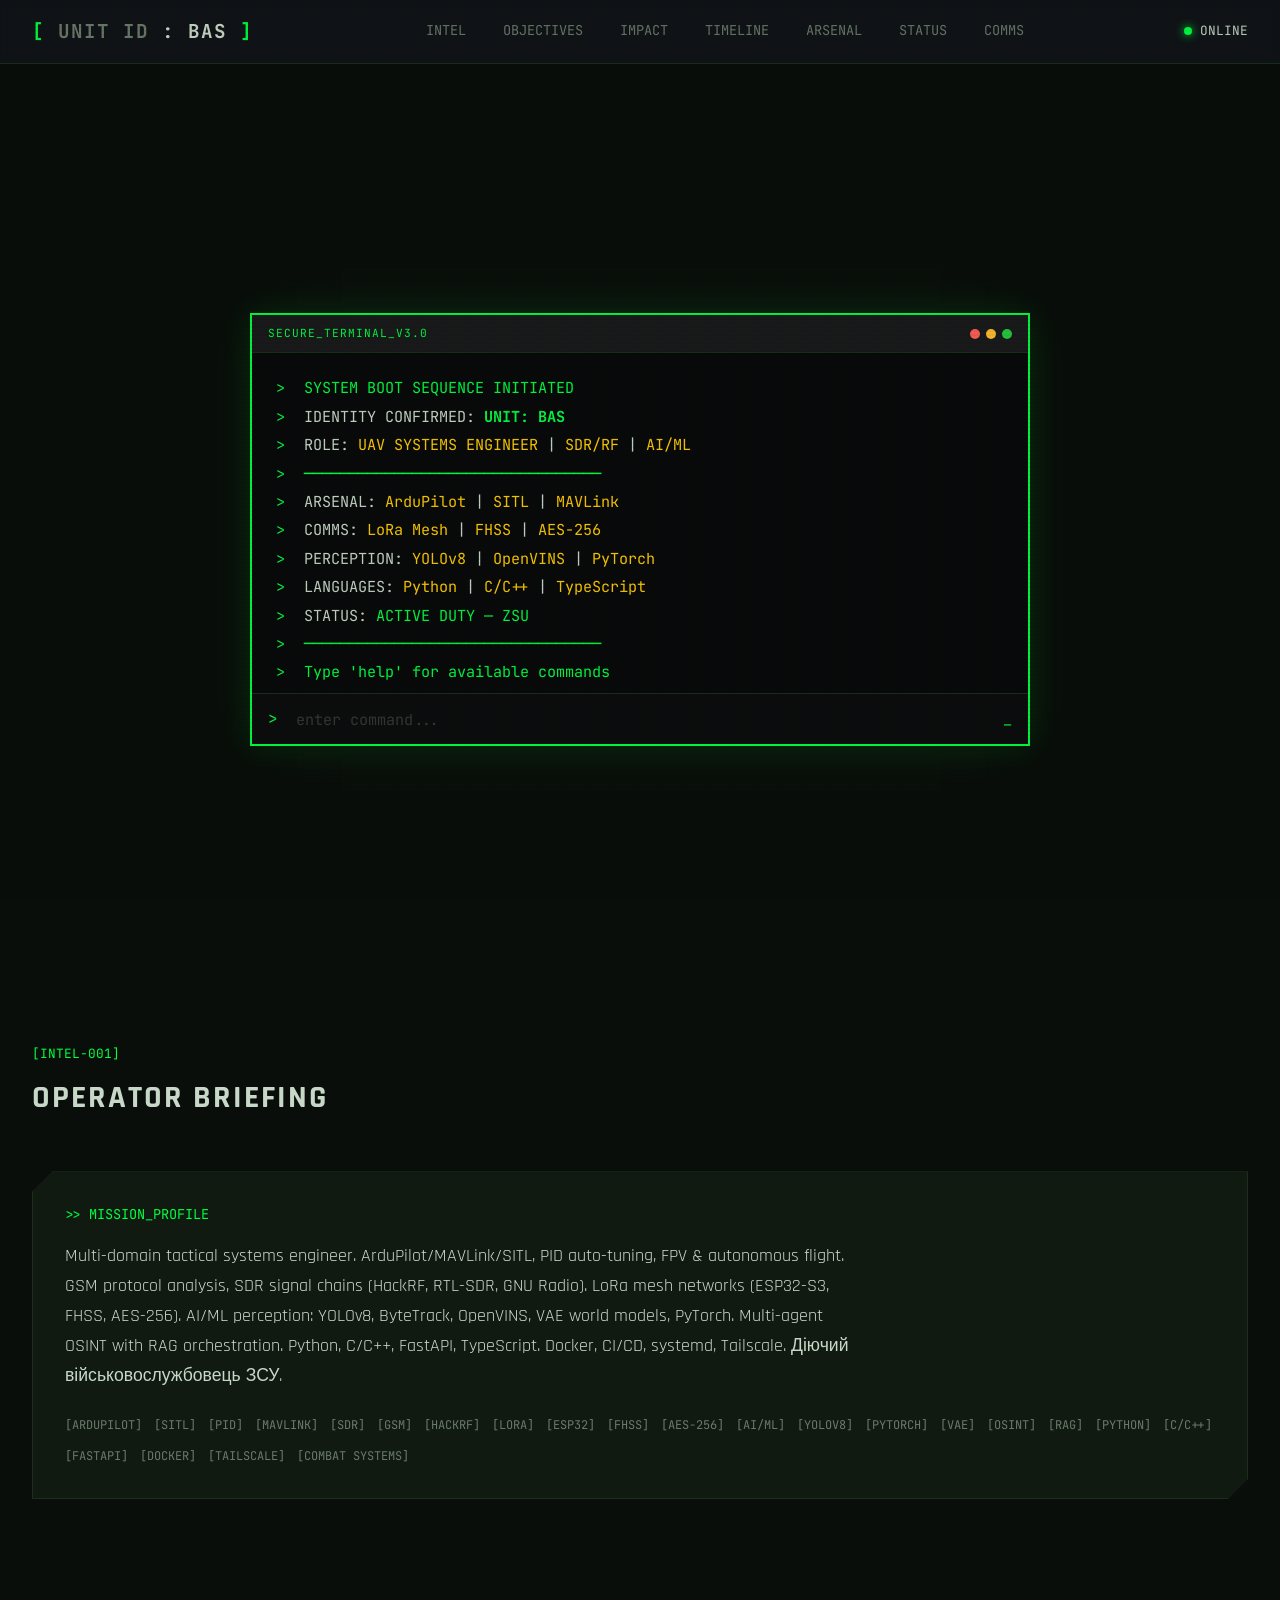
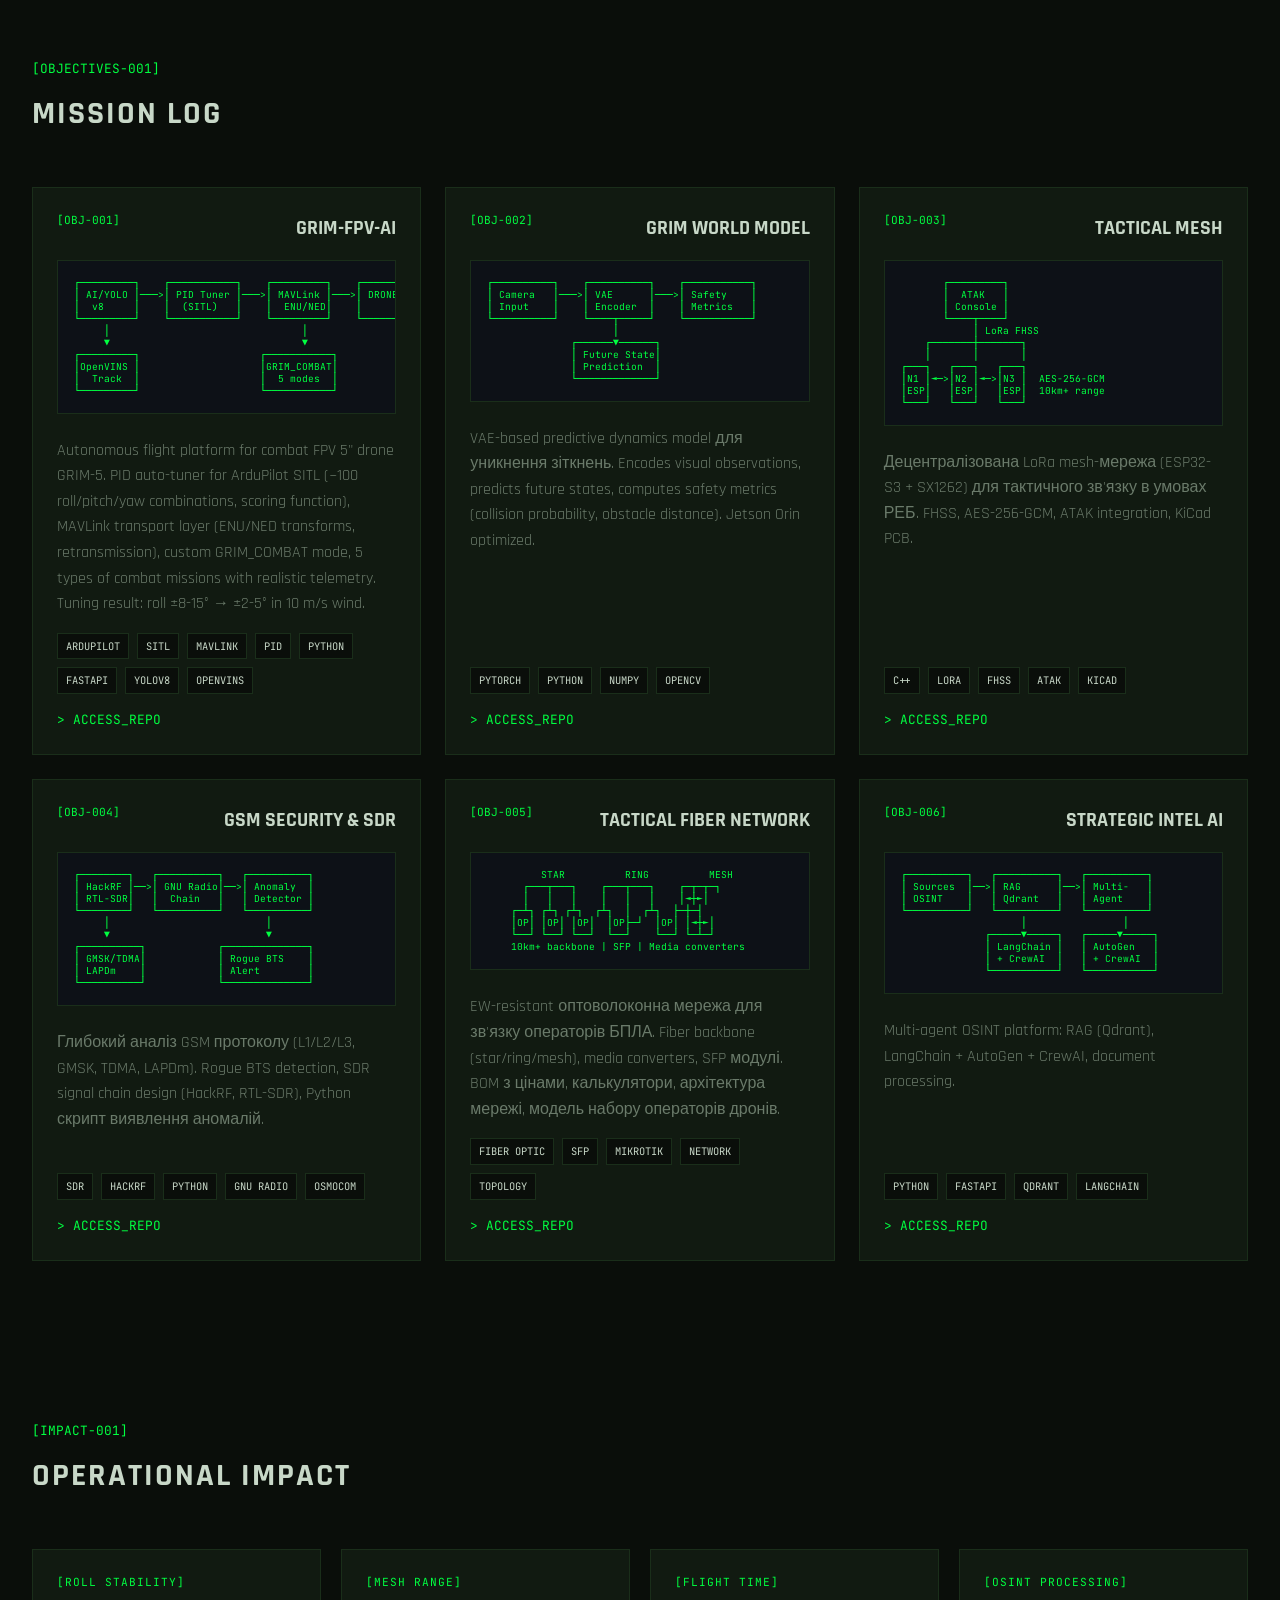
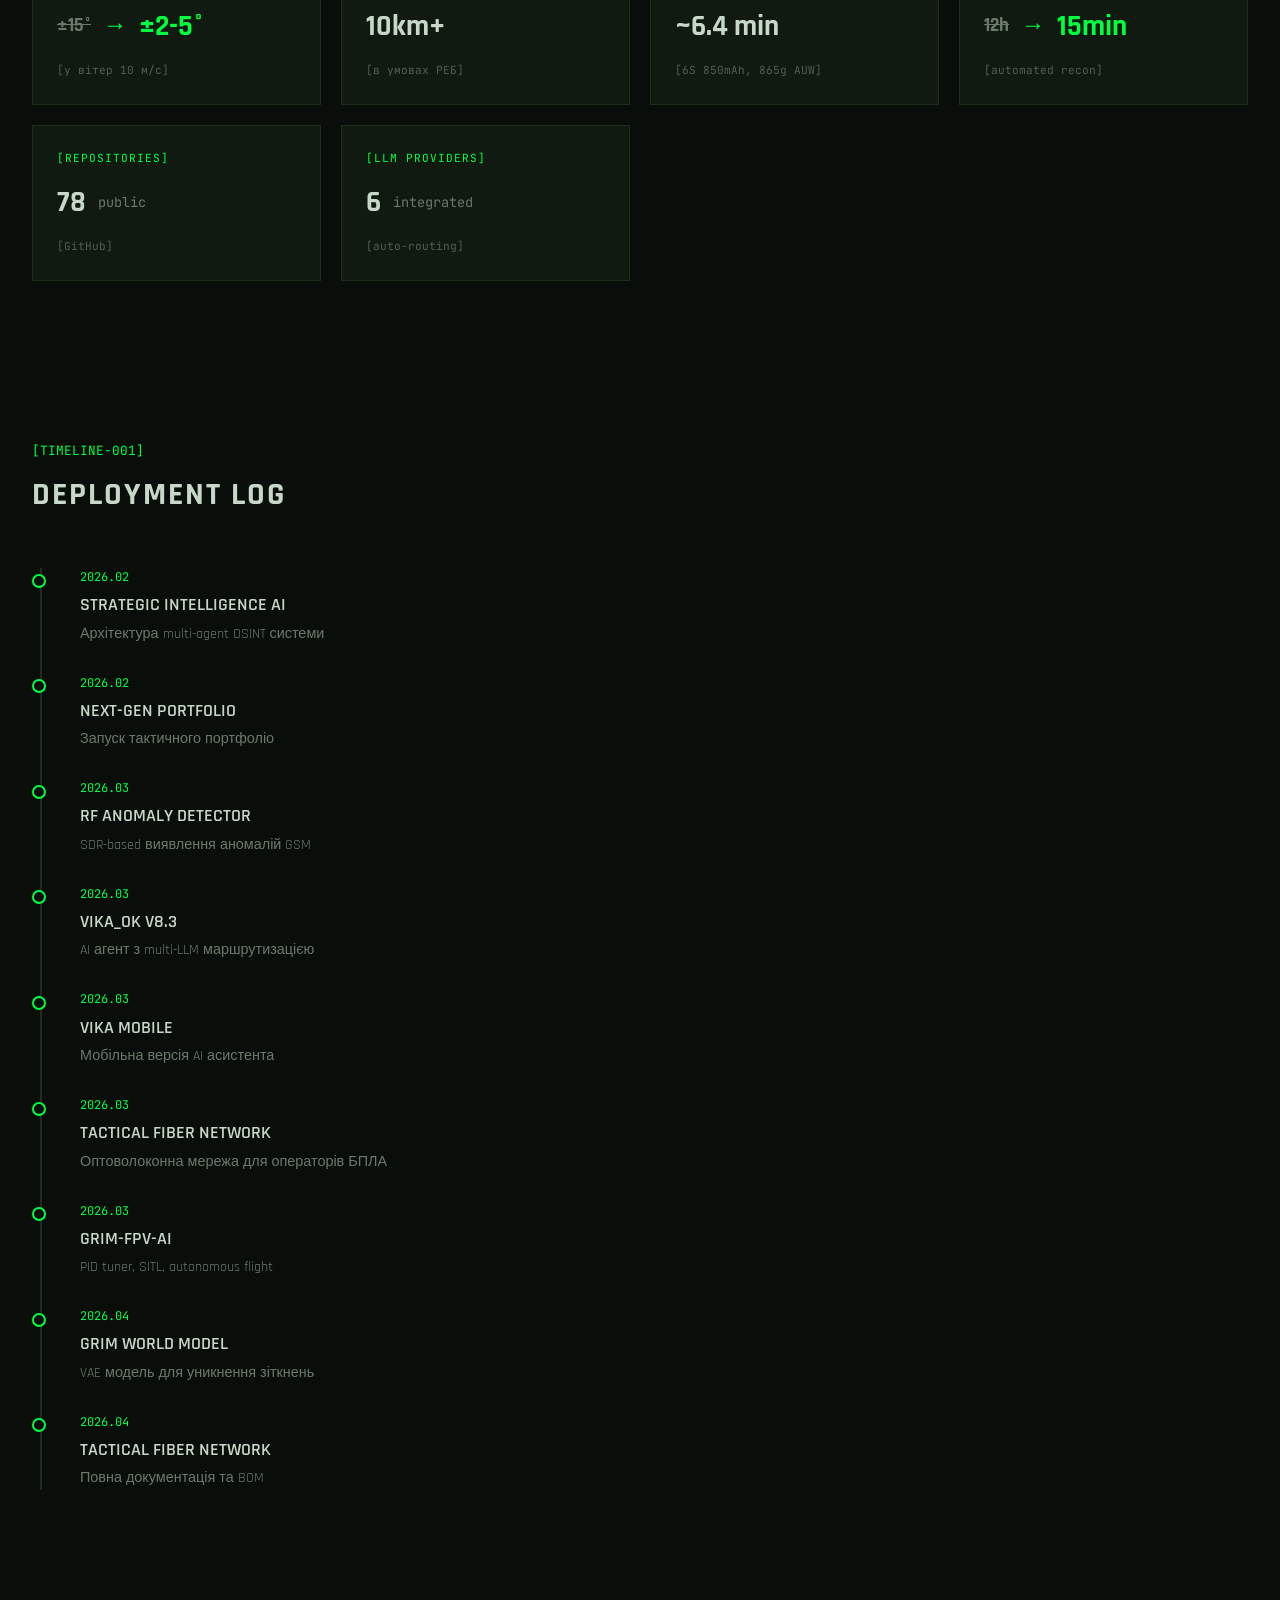
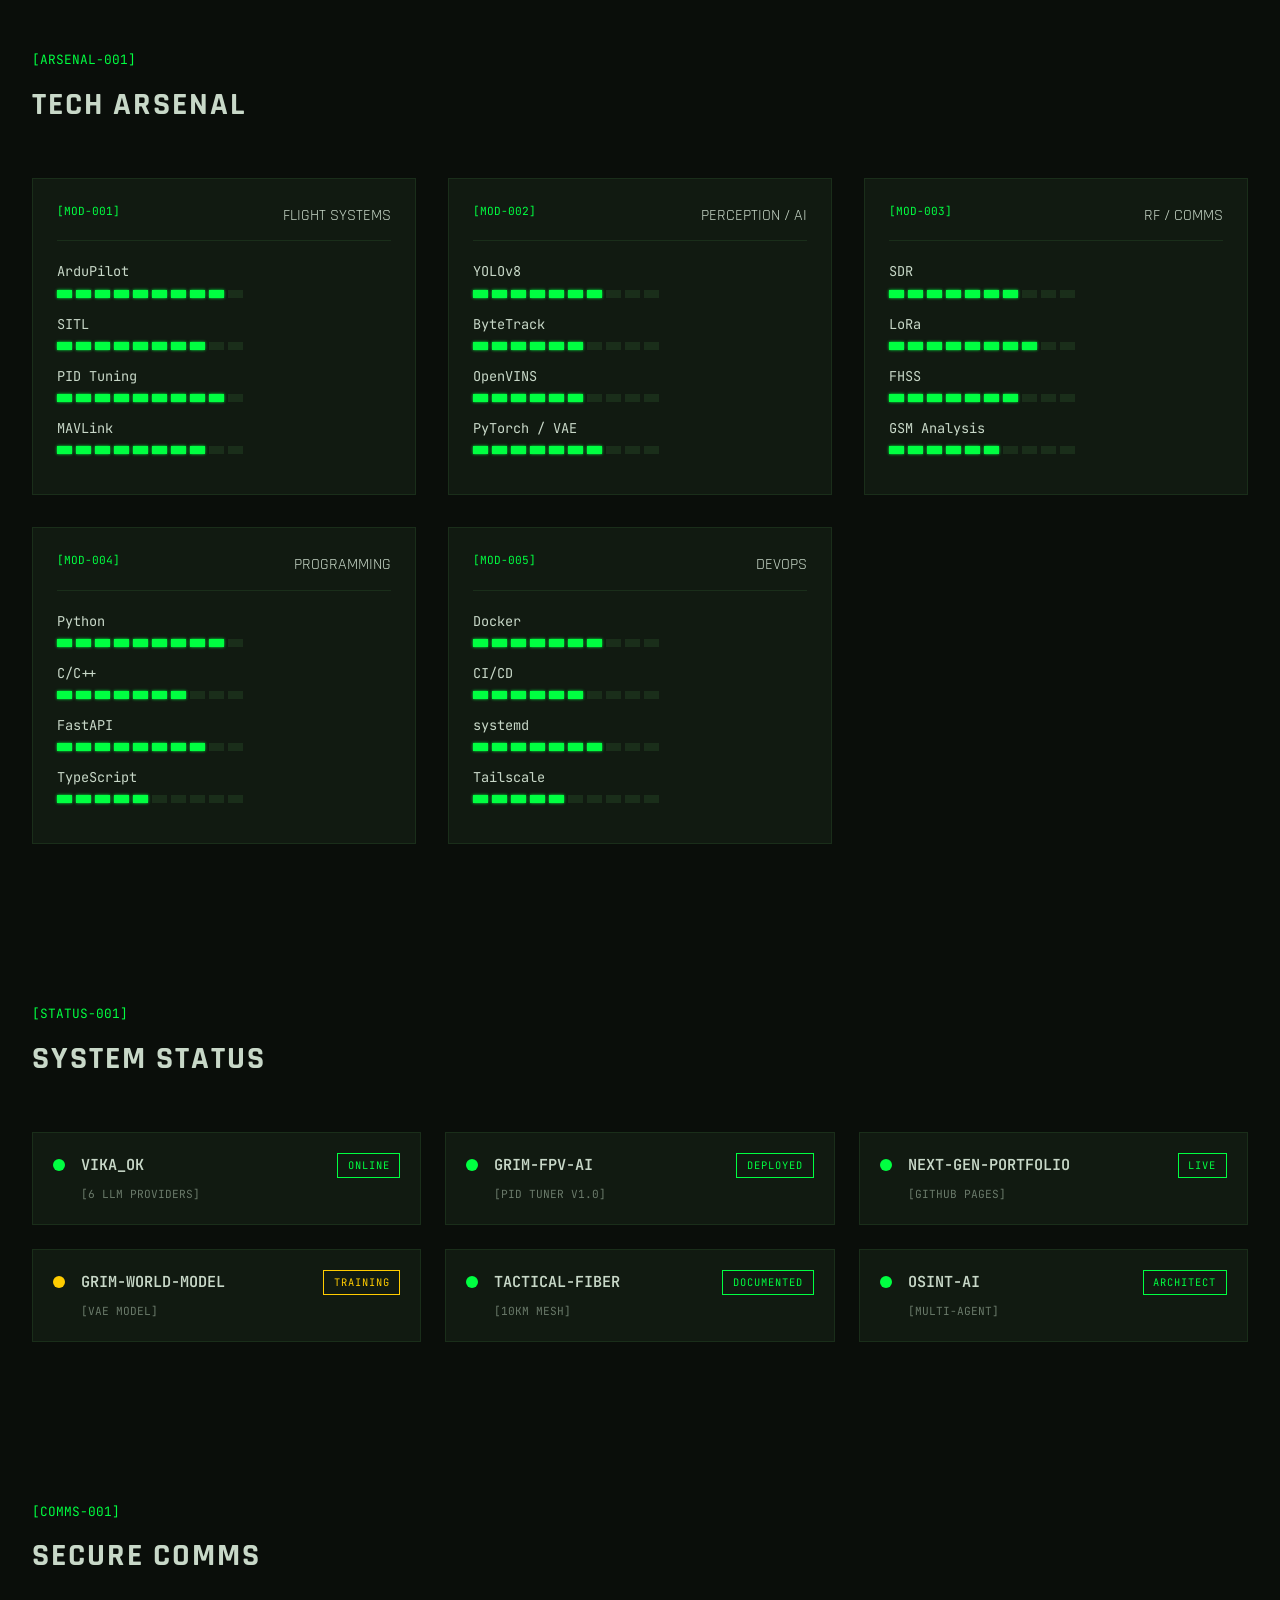
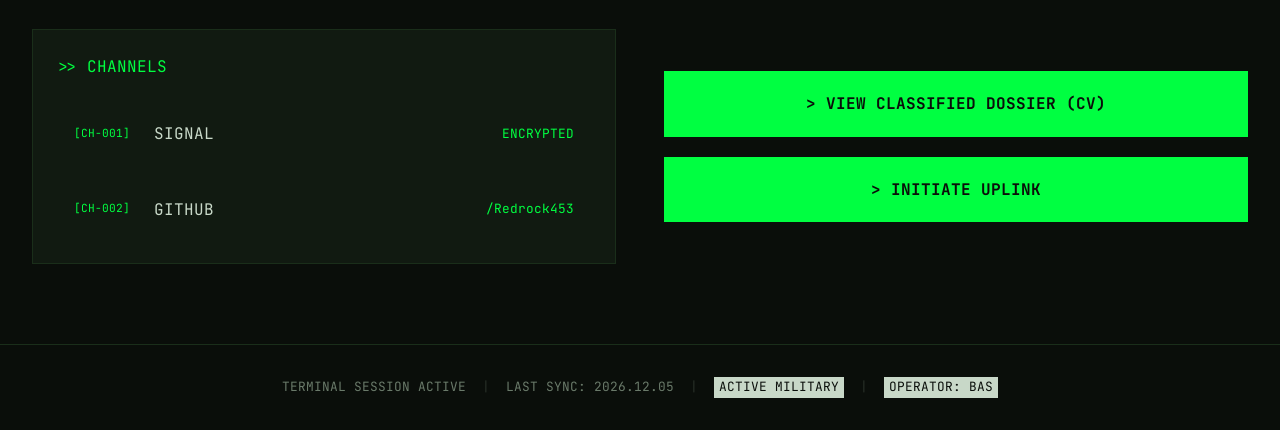
==== commit e9580e89: "style: remove decorative dots and lines for clean military aesthetic - Remove particle canvas (dots " ====
--- a/index.html
+++ b/index.html
@@ -18,7 +18,6 @@
 </head>
 <body>
     <div class="scanlines"></div>
-    <div class="hex-grid"></div>
 
     <header class="header">
         <div class="header-content">
@@ -63,7 +62,6 @@
     </nav>
 
     <section class="hero">
-        <canvas id="particle-canvas" class="particle-canvas"></canvas>
         <div class="hero-content">
             <div class="interactive-terminal" id="interactive-terminal">
                 <div class="terminal-header">
--- a/css/style.css
+++ b/css/style.css
@@ -18,7 +18,6 @@
     margin: 0;
     padding: 0;
     box-sizing: border-box;
-    text-transform: uppercase;
 }
 
 html {
@@ -57,17 +56,6 @@
     opacity: 0.15;
 }
 
-.hex-grid {
-    position: fixed;
-    top: 0;
-    left: 0;
-    width: 100%;
-    height: 100%;
-    background-image: url("data:image/svg+xml,%3Csvg xmlns='http://www.w3.org/2000/svg' width='28' height='49' viewBox='0 0 28 49'%3E%3Cpath fill='%23ffffff' fill-opacity='0.03' d='M13.99 9.25l13 7.5v15l-13 7.5L1 31.75v-15l12.99-7.5zM3 17.32v12.86l11 6.35 11-6.35V17.32L14 10.97 3 17.32z'%3E%3C/path%3E%3C/svg%3E");
-    pointer-events: none;
-    z-index: -1;
-}
-
 /* --- ANIMATIONS --- */
 
 @keyframes blink {
@@ -145,6 +133,7 @@
     font-weight: 700;
     font-size: 1.2rem;
     letter-spacing: 1px;
+    text-transform: uppercase;
 }
 
 .logo-bracket { color: var(--primary); }
@@ -168,6 +157,7 @@
     align-items: center;
     gap: 5px;
     white-space: nowrap;
+    text-transform: uppercase;
 }
 
 .nav-item:hover {
@@ -189,6 +179,7 @@
     gap: 8px;
     font-family: var(--font-mono);
     font-size: 0.8rem;
+    text-transform: uppercase;
 }
 
 .status-dot {
@@ -202,11 +193,11 @@
 /* --- HERO SECTION --- */
 
 .hero {
-    min-height: 90vh;
+    min-height: 100vh;
     display: flex;
     align-items: center;
     justify-content: center;
-    padding: 4rem 2rem;
+    padding: 6rem 2rem 4rem;
     max-width: 1400px;
     margin: 0 auto;
     position: relative;
@@ -214,17 +205,7 @@
 
 .hero-content {
     width: 100%;
-    max-width: 900px;
-}
-
-.particle-canvas {
-    position: absolute;
-    top: 0;
-    left: 0;
-    width: 100%;
-    height: 100%;
-    z-index: -1;
-    pointer-events: auto;
+    max-width: 780px;
 }
 
 .terminal-output {
@@ -249,20 +230,21 @@
 }
 
 .terminal-line {
-    margin-bottom: 0.5rem;
-    font-size: 1.1rem;
+    margin-bottom: 0.35rem;
+    font-size: 1rem;
+    line-height: 1.5;
 }
 
 .prompt { color: var(--primary); margin-right: 10px; }
 .highlight { color: var(--primary); font-weight: 700; }
-.amber { color: var(--primary); }
+.amber { color: var(--yellow); }
 .green { color: var(--green); }
 .cursor { animation: blink 1s infinite; color: var(--primary); }
 
 /* --- SECTIONS --- */
 
 .section {
-    padding: 6rem 2rem;
+    padding: 5rem 2rem;
     max-width: 1400px;
     margin: 0 auto;
 }
@@ -280,12 +262,15 @@
     color: var(--primary);
     font-size: 0.8rem;
     margin-bottom: 0.5rem;
+    text-transform: uppercase;
 }
 
 .section-title {
-    font-size: 2.5rem;
+    font-size: 2rem;
     font-weight: 700;
     letter-spacing: 2px;
+    color: var(--text);
+    text-transform: uppercase;
 }
 
 /* --- ABOUT --- */
@@ -293,7 +278,7 @@
 .briefing-box {
     background: var(--card-bg);
     border: 1px solid var(--border);
-    padding: 3rem;
+    padding: 2rem;
     position: relative;
     clip-path: polygon(20px 0, 100% 0, 100% calc(100% - 20px), calc(100% - 20px) 100%, 0 100%, 0 20px);
 }
@@ -301,12 +286,14 @@
 .briefing-header {
     color: var(--primary);
     font-family: var(--font-mono);
-    margin-bottom: 1.5rem;
-    font-size: 0.9rem;
+    margin-bottom: 1rem;
+    font-size: 0.85rem;
+    text-transform: uppercase;
 }
 
 .briefing-text {
-    font-size: 1.2rem;
+    font-size: 1.1rem;
+    line-height: 1.7;
     margin-bottom: 1rem;
     color: var(--text);
     max-width: 800px;
@@ -315,28 +302,29 @@
 .briefing-tags {
     display: flex;
     flex-wrap: wrap;
-    gap: 1rem;
-    margin-top: 2rem;
+    gap: 0.75rem;
+    margin-top: 1.5rem;
 }
 
 .tag {
     font-family: var(--font-mono);
     color: var(--text-muted);
-    font-size: 0.8rem;
+    font-size: 0.75rem;
+    text-transform: uppercase;
 }
 
 /* --- PROJECTS --- */
 
 .projects-grid {
     display: grid;
-    grid-template-columns: repeat(auto-fill, minmax(400px, 1fr));
-    gap: 2rem;
+    grid-template-columns: repeat(auto-fill, minmax(380px, 1fr));
+    gap: 1.5rem;
 }
 
 .project-card {
     background: var(--card-bg);
     border: 1px solid var(--border);
-    padding: 2rem;
+    padding: 1.5rem;
     transition: all 0.2s;
     display: flex;
     flex-direction: column;
@@ -358,12 +346,14 @@
     font-family: var(--font-mono);
     color: var(--primary);
     font-size: 0.7rem;
+    text-transform: uppercase;
 }
 
 .project-title {
-    font-size: 1.5rem;
+    font-size: 1.25rem;
     font-weight: 700;
     color: var(--text);
+    text-transform: uppercase;
 }
 
 .project-diagram {
@@ -377,8 +367,8 @@
 .project-diagram pre {
     margin: 0;
     font-family: var(--font-mono);
-    font-size: 0.65rem;
-    line-height: 1.3;
+    font-size: 0.6rem;
+    line-height: 1.25;
     color: var(--primary);
     white-space: pre;
 }
@@ -389,23 +379,25 @@
 
 .project-desc {
     color: var(--text-muted);
-    margin-bottom: 1.5rem;
+    margin-bottom: 1rem;
     flex-grow: 1;
+    line-height: 1.6;
 }
 
 .project-tech {
     display: flex;
     flex-wrap: wrap;
-    gap: 0.8rem;
-    margin-bottom: 1.5rem;
+    gap: 0.5rem;
+    margin-bottom: 1rem;
 }
 
 .project-tech span {
     background: var(--bg-color);
-    padding: 0.3rem 0.6rem;
-    font-size: 0.7rem;
+    padding: 0.25rem 0.5rem;
+    font-size: 0.65rem;
     font-family: var(--font-mono);
     border: 1px solid var(--border);
+    text-transform: uppercase;
 }
 
 .project-link {
@@ -414,6 +406,7 @@
     font-family: var(--font-mono);
     font-size: 0.8rem;
     display: inline-block;
+    text-transform: uppercase;
 }
 
 .project-link:hover {
@@ -424,14 +417,14 @@
 
 .impact-grid {
     display: grid;
-    grid-template-columns: repeat(auto-fill, minmax(280px, 1fr));
-    gap: 1.5rem;
+    grid-template-columns: repeat(auto-fill, minmax(250px, 1fr));
+    gap: 1.25rem;
 }
 
 .impact-metric {
     background: var(--card-bg);
     border: 1px solid var(--border);
-    padding: 2rem;
+    padding: 1.5rem;
     transition: all 0.2s;
 }
 
@@ -442,10 +435,11 @@
 
 .metric-label {
     font-family: var(--font-mono);
-    font-size: 0.75rem;
-    color: var(--primary);
-    margin-bottom: 1rem;
+    font-size: 0.7rem;
+    color: var(--primary);
+    margin-bottom: 0.75rem;
     letter-spacing: 1px;
+    text-transform: uppercase;
 }
 
 .metric-values {
@@ -510,7 +504,7 @@
 
 .timeline-item {
     position: relative;
-    padding-bottom: 2.5rem;
+    padding-bottom: 1.75rem;
 }
 
 .timeline-item:last-child {
@@ -521,8 +515,8 @@
     position: absolute;
     left: -3rem;
     top: 0.35rem;
-    width: 18px;
-    height: 18px;
+    width: 14px;
+    height: 14px;
     border-radius: 50%;
     background: var(--bg-color);
     border: 2px solid var(--primary);
@@ -537,16 +531,18 @@
 
 .timeline-date {
     font-family: var(--font-mono);
-    font-size: 0.8rem;
+    font-size: 0.75rem;
     color: var(--primary);
     margin-bottom: 0.25rem;
+    text-transform: uppercase;
 }
 
 .timeline-title {
-    font-size: 1.2rem;
+    font-size: 1.1rem;
     font-weight: 600;
     color: var(--text);
-    margin-bottom: 0.25rem;
+    margin-bottom: 0.2rem;
+    text-transform: uppercase;
 }
 
 .timeline-desc {
@@ -565,15 +561,15 @@
 .stack-module {
     background: var(--card-bg);
     border: 1px solid var(--border);
-    padding: 2rem;
+    padding: 1.5rem;
 }
 
 .module-header {
     display: flex;
     justify-content: space-between;
-    margin-bottom: 2rem;
+    margin-bottom: 1.25rem;
     border-bottom: 1px solid var(--border);
-    padding-bottom: 1rem;
+    padding-bottom: 0.75rem;
 }
 
 .module-id {
@@ -582,14 +578,18 @@
     font-size: 0.7rem;
 }
 
+.module-name {
+    text-transform: uppercase;
+}
+
 .module-item {
-    margin-bottom: 1.2rem;
+    margin-bottom: 1rem;
 }
 
 .item-name {
     display: block;
-    font-size: 0.9rem;
-    margin-bottom: 0.5rem;
+    font-size: 0.85rem;
+    margin-bottom: 0.4rem;
     font-family: var(--font-mono);
 }
 
@@ -620,7 +620,7 @@
 .status-card {
     background: var(--card-bg);
     border: 1px solid var(--border);
-    padding: 1.5rem;
+    padding: 1.25rem;
     transition: all 0.2s;
 }
 
@@ -659,18 +659,20 @@
 
 .status-service {
     font-family: var(--font-mono);
-    font-size: 1rem;
+    font-size: 0.95rem;
     font-weight: 600;
     color: var(--text);
     flex-grow: 1;
+    text-transform: uppercase;
 }
 
 .status-badge {
     font-family: var(--font-mono);
-    font-size: 0.7rem;
-    padding: 0.25rem 0.75rem;
+    font-size: 0.65rem;
+    padding: 0.2rem 0.6rem;
     border: 1px solid;
     letter-spacing: 1px;
+    text-transform: uppercase;
 }
 
 .status-badge.online {
@@ -690,9 +692,10 @@
 
 .status-detail {
     font-family: var(--font-mono);
-    font-size: 0.75rem;
+    font-size: 0.7rem;
     color: var(--text-muted);
     padding-left: 1.75rem;
+    text-transform: uppercase;
 }
 
 /* --- CONTACT --- */
@@ -700,25 +703,26 @@
 .contact-grid {
     display: grid;
     grid-template-columns: 1fr 1fr;
-    gap: 4rem;
+    gap: 3rem;
 }
 
 .comms-box {
     background: var(--card-bg);
     border: 1px solid var(--border);
-    padding: 2rem;
+    padding: 1.5rem;
 }
 
 .comms-header {
     font-family: var(--font-mono);
     color: var(--primary);
-    margin-bottom: 2rem;
+    margin-bottom: 1.5rem;
+    text-transform: uppercase;
 }
 
 .comms-list {
     display: flex;
     flex-direction: column;
-    gap: 1.5rem;
+    gap: 1rem;
 }
 
 .comm-item {
@@ -745,7 +749,7 @@
     display: flex;
     flex-direction: column;
     justify-content: center;
-    gap: 2rem;
+    gap: 1.25rem;
 }
 
 .action-text {
@@ -758,11 +762,12 @@
     background: var(--primary);
     color: var(--bg-color);
     text-decoration: none;
-    padding: 1.5rem;
+    padding: 1.25rem;
     text-align: center;
     font-weight: 700;
     font-family: var(--font-mono);
     transition: all 0.2s;
+    text-transform: uppercase;
 }
 
 .action-btn:hover {
@@ -892,7 +897,7 @@
 @media (max-width: 1024px) {
     .contact-grid { grid-template-columns: 1fr; }
     .terminal-body {
-        height: 340px;
+        height: 300px;
     }
 }
 
@@ -954,6 +959,7 @@
     font-size: 0.7rem;
     color: var(--primary);
     letter-spacing: 1px;
+    text-transform: uppercase;
 }
 
 .terminal-controls {
@@ -974,7 +980,7 @@
 
 .terminal-body {
     padding: 1.5rem;
-    height: 420px;
+    height: 340px;
     overflow-y: auto;
     position: relative;
     z-index: 2;
@@ -996,9 +1002,9 @@
 }
 
 .terminal-body .terminal-line {
-    margin-bottom: 0.5rem;
-    font-size: 1.05rem;
-    line-height: 1.6;
+    margin-bottom: 0.35rem;
+    font-size: 0.95rem;
+    line-height: 1.5;
     word-break: break-word;
 }
 
@@ -1037,7 +1043,7 @@
     outline: none;
     color: var(--green);
     font-family: var(--font-mono);
-    font-size: 1.05rem;
+    font-size: 0.95rem;
     caret-color: transparent;
 }
 
@@ -1049,7 +1055,7 @@
 .cursor-blink {
     animation: blink 1s infinite;
     color: var(--green);
-    font-size: 1.05rem;
+    font-size: 0.95rem;
     pointer-events: none;
 }
 
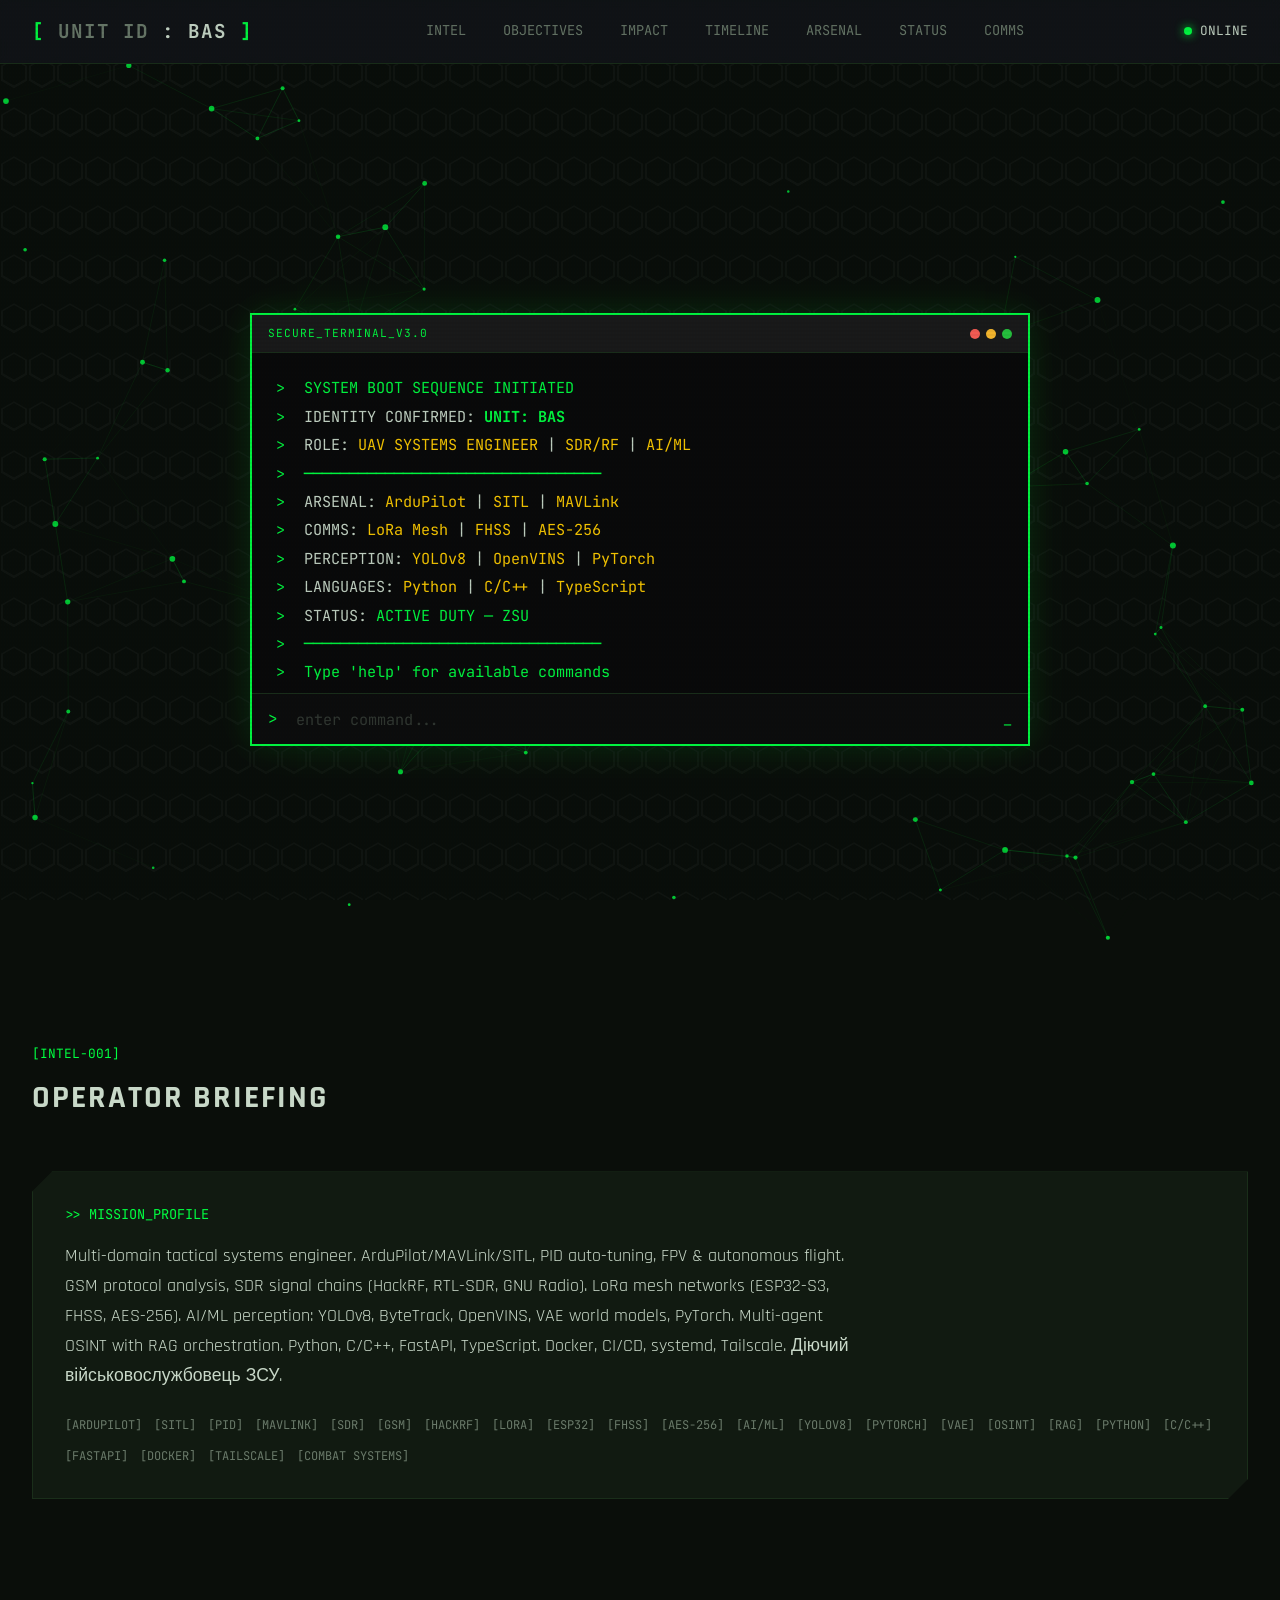
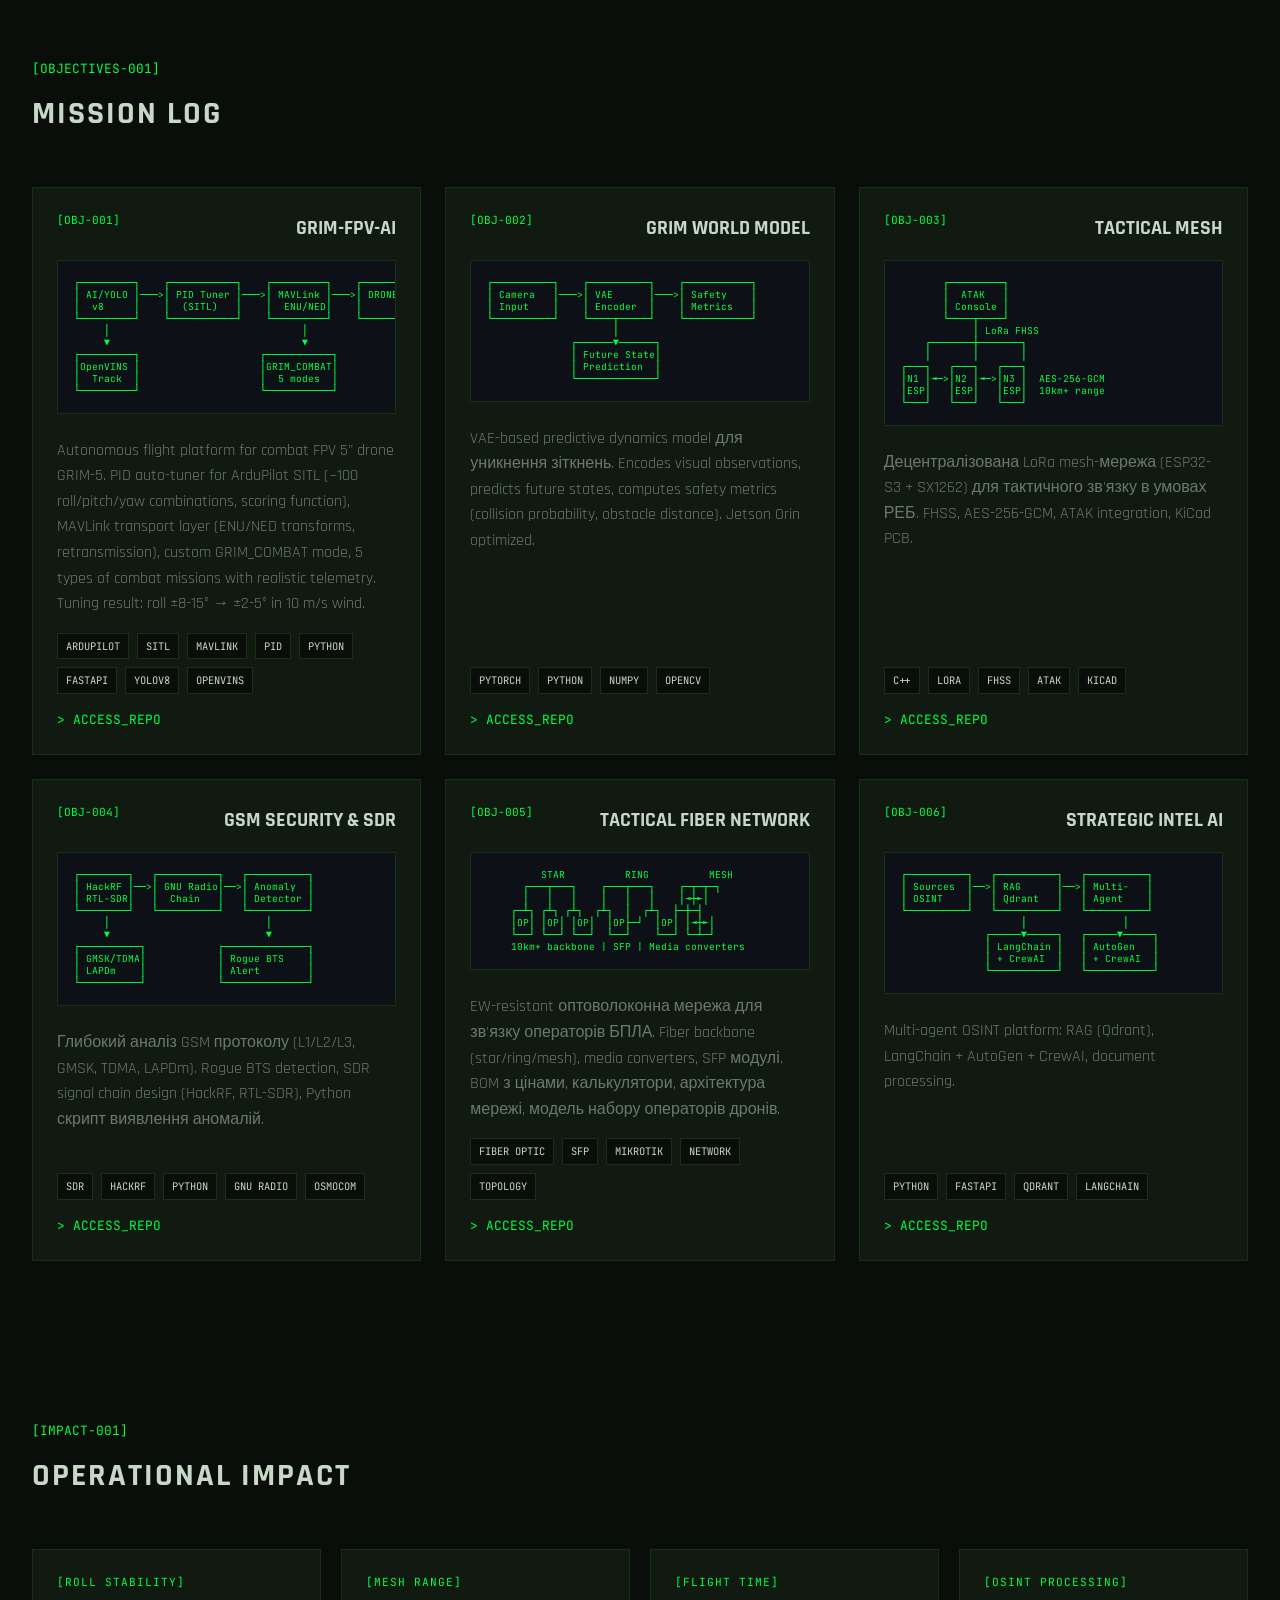
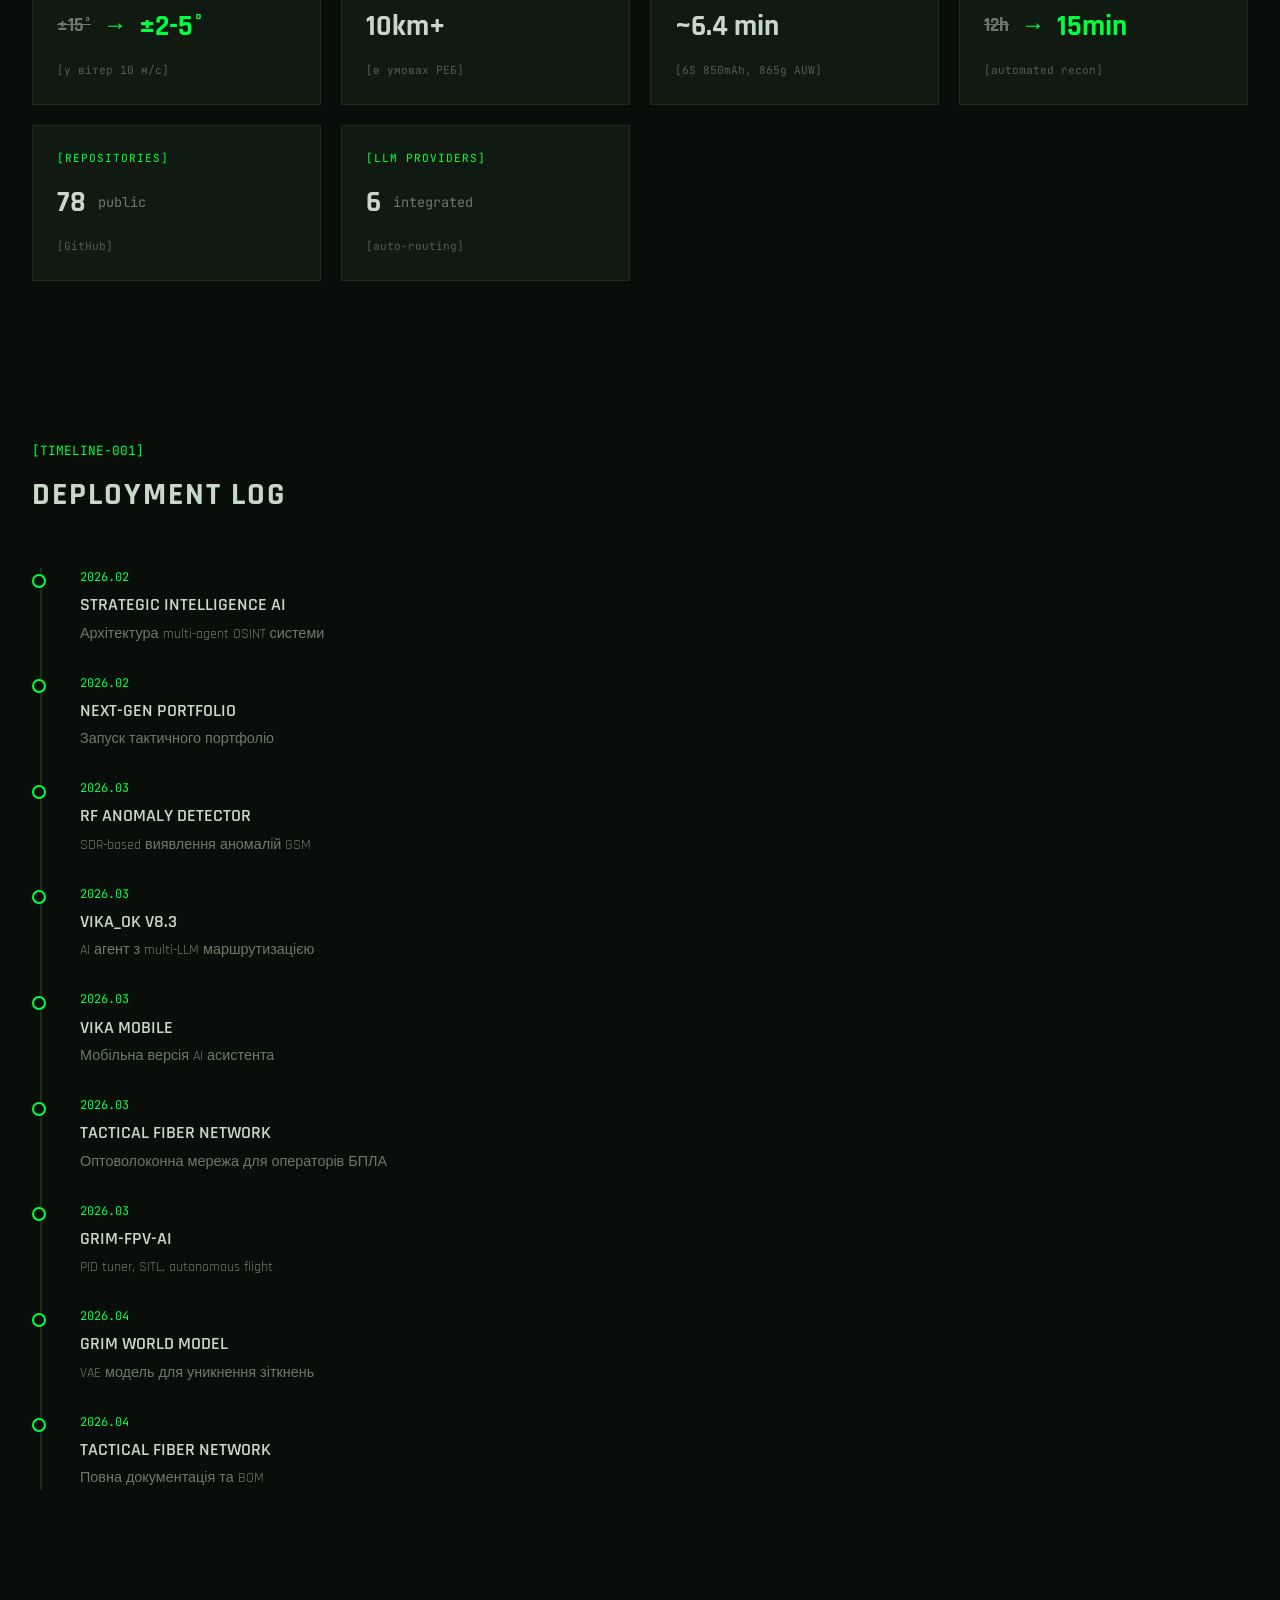
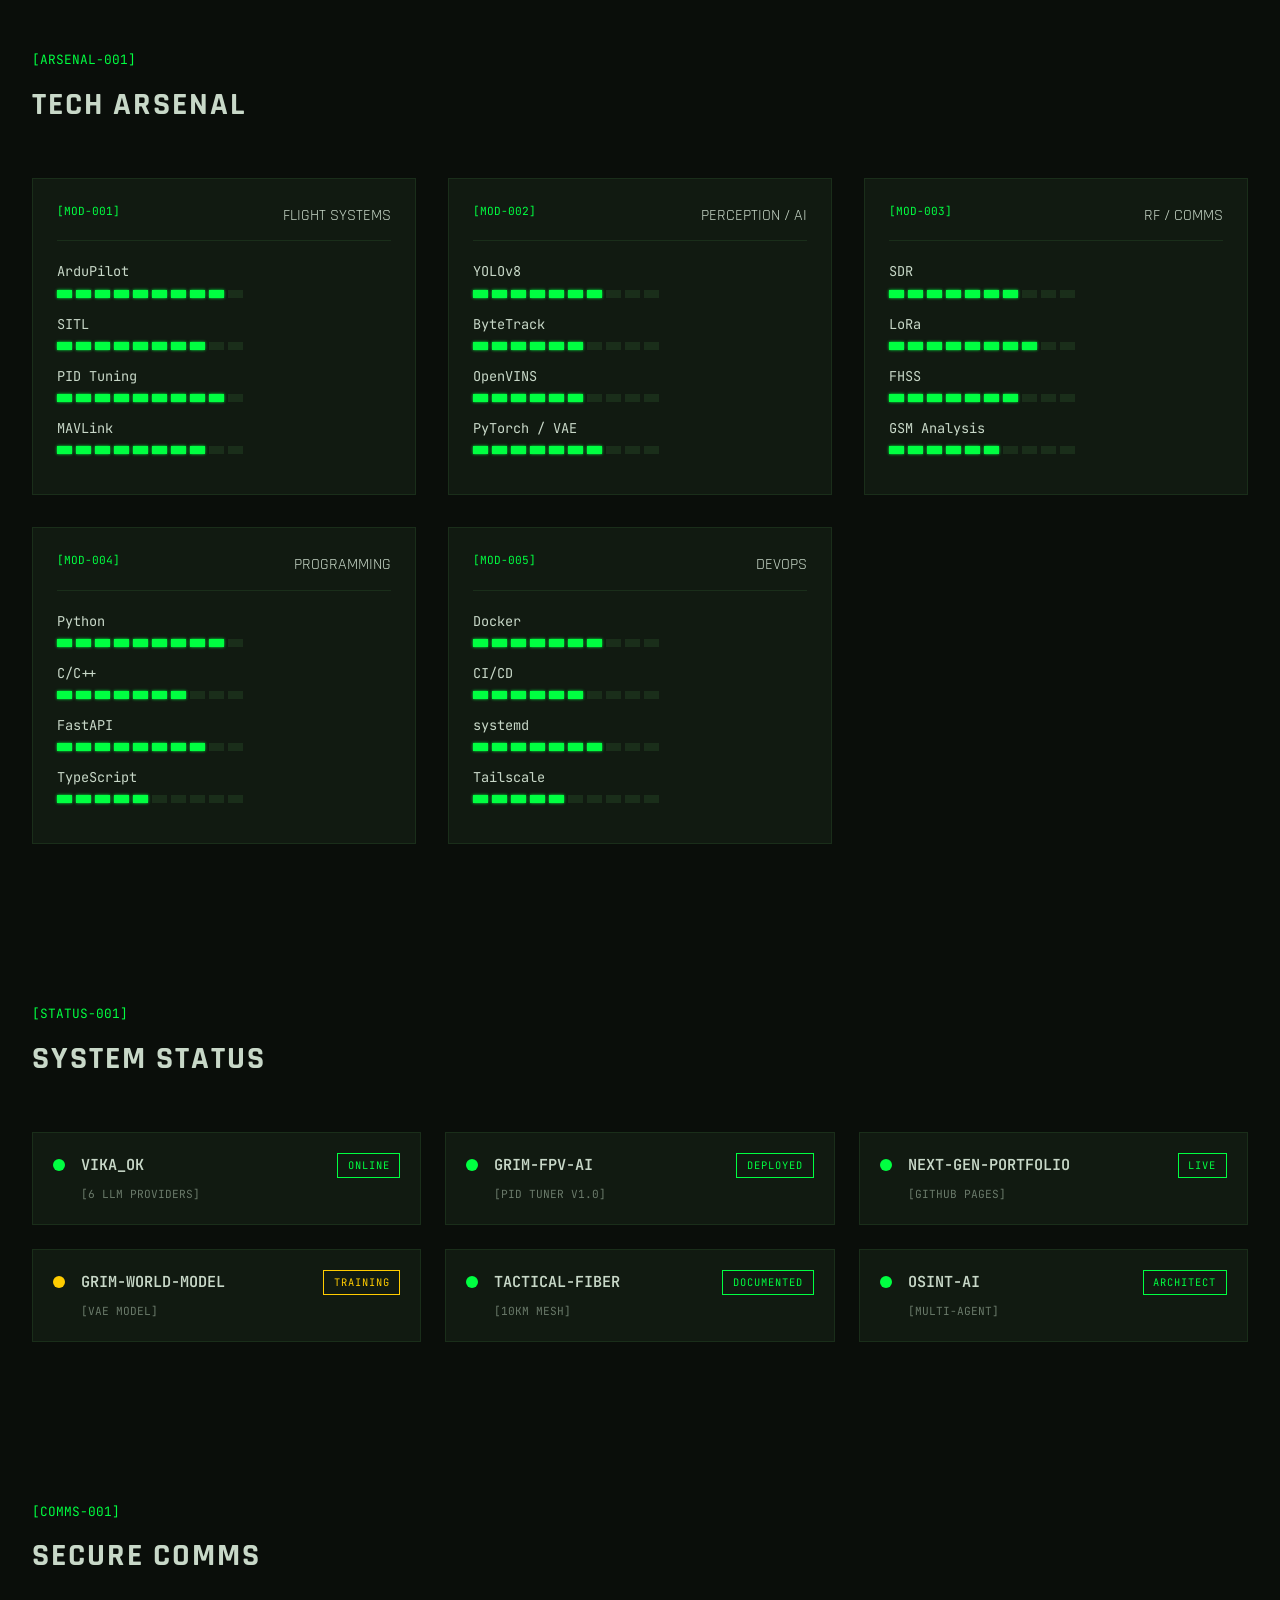
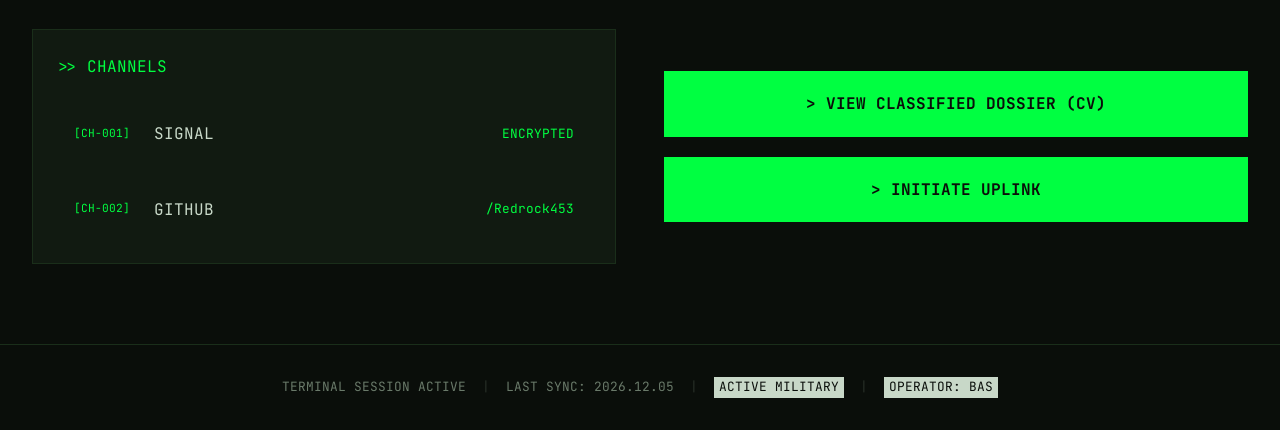
==== commit 1d9b6831: "Revert "style: remove decorative dots and lines for clean military aesthetic" This reverts commit e9" ====
--- a/index.html
+++ b/index.html
@@ -18,6 +18,7 @@
 </head>
 <body>
     <div class="scanlines"></div>
+    <div class="hex-grid"></div>
 
     <header class="header">
         <div class="header-content">
@@ -62,6 +63,7 @@
     </nav>
 
     <section class="hero">
+        <canvas id="particle-canvas" class="particle-canvas"></canvas>
         <div class="hero-content">
             <div class="interactive-terminal" id="interactive-terminal">
                 <div class="terminal-header">
--- a/css/style.css
+++ b/css/style.css
@@ -56,6 +56,17 @@
     opacity: 0.15;
 }
 
+.hex-grid {
+    position: fixed;
+    top: 0;
+    left: 0;
+    width: 100%;
+    height: 100%;
+    background-image: url("data:image/svg+xml,%3Csvg xmlns='http://www.w3.org/2000/svg' width='28' height='49' viewBox='0 0 28 49'%3E%3Cpath fill='%23ffffff' fill-opacity='0.03' d='M13.99 9.25l13 7.5v15l-13 7.5L1 31.75v-15l12.99-7.5zM3 17.32v12.86l11 6.35 11-6.35V17.32L14 10.97 3 17.32z'%3E%3C/path%3E%3C/svg%3E");
+    pointer-events: none;
+    z-index: -1;
+}
+
 /* --- ANIMATIONS --- */
 
 @keyframes blink {
@@ -206,6 +217,16 @@
 .hero-content {
     width: 100%;
     max-width: 780px;
+}
+
+.particle-canvas {
+    position: absolute;
+    top: 0;
+    left: 0;
+    width: 100%;
+    height: 100%;
+    z-index: -1;
+    pointer-events: auto;
 }
 
 .terminal-output {
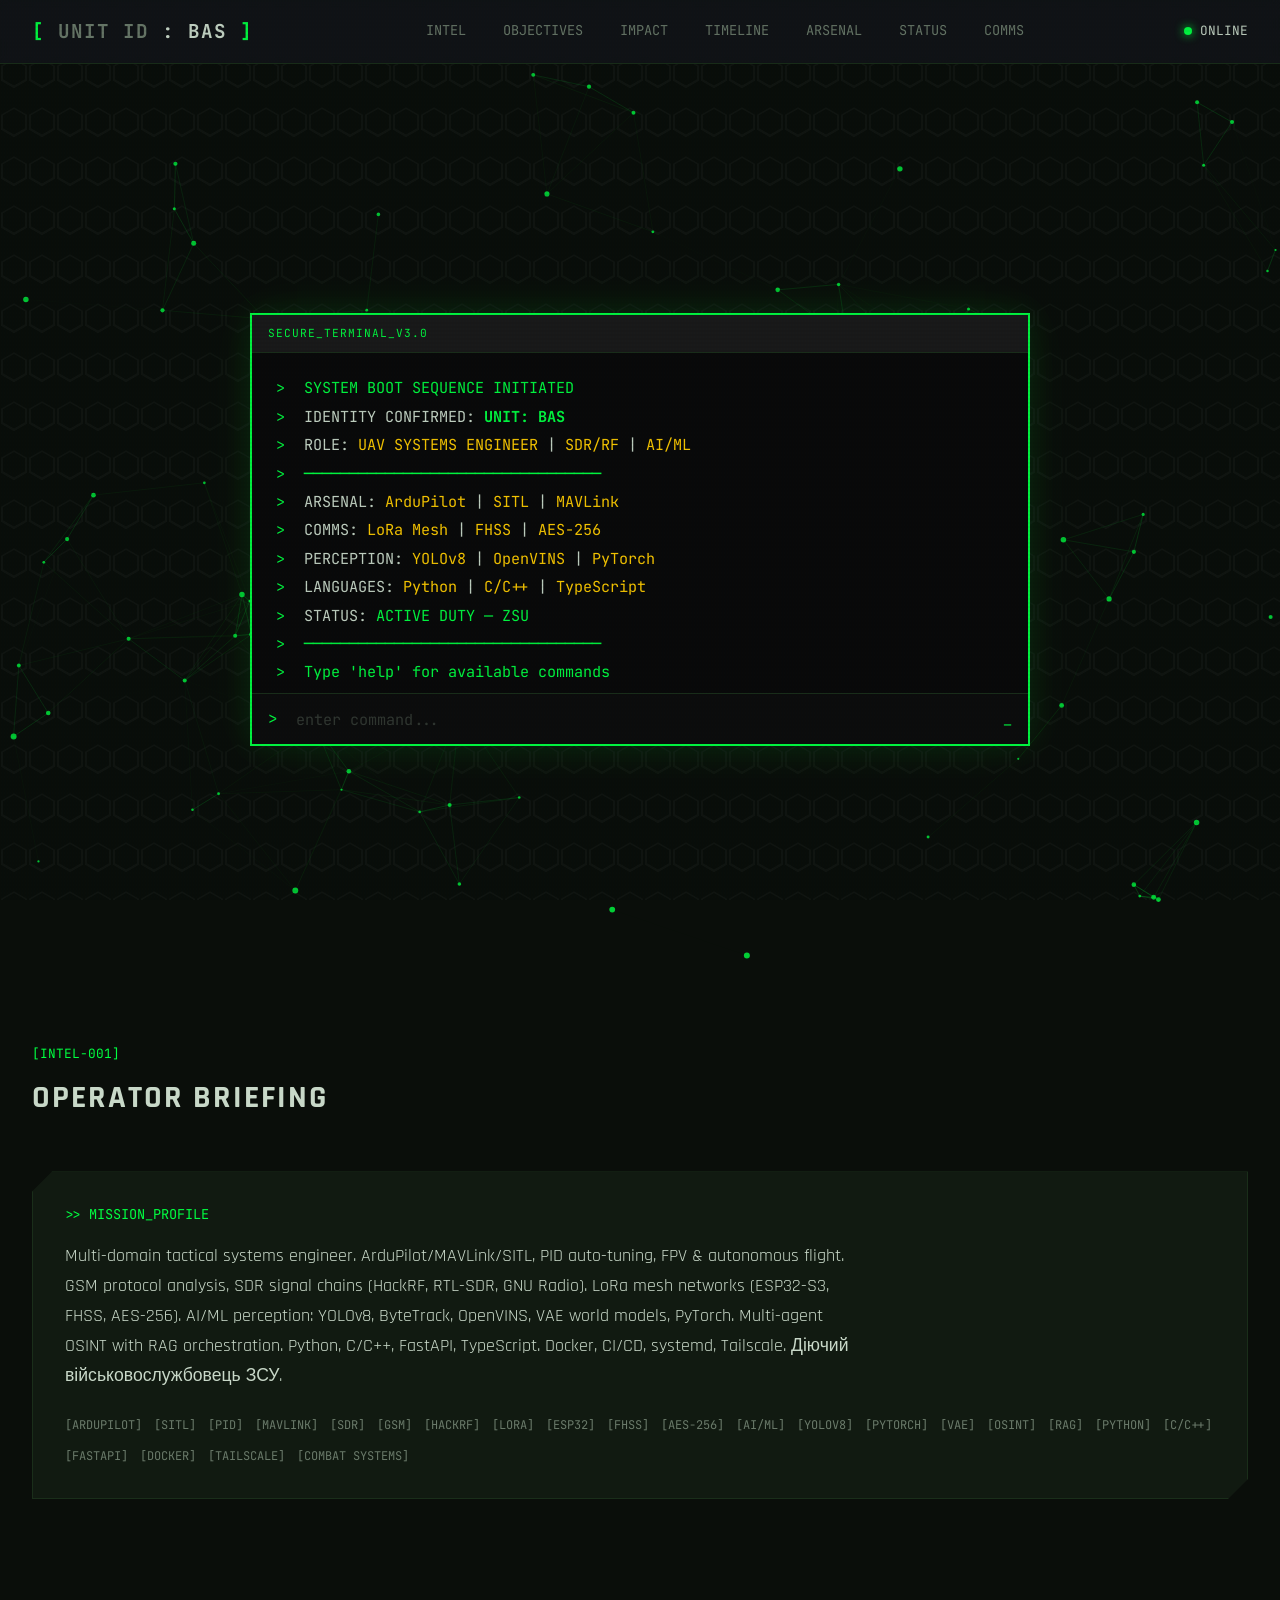
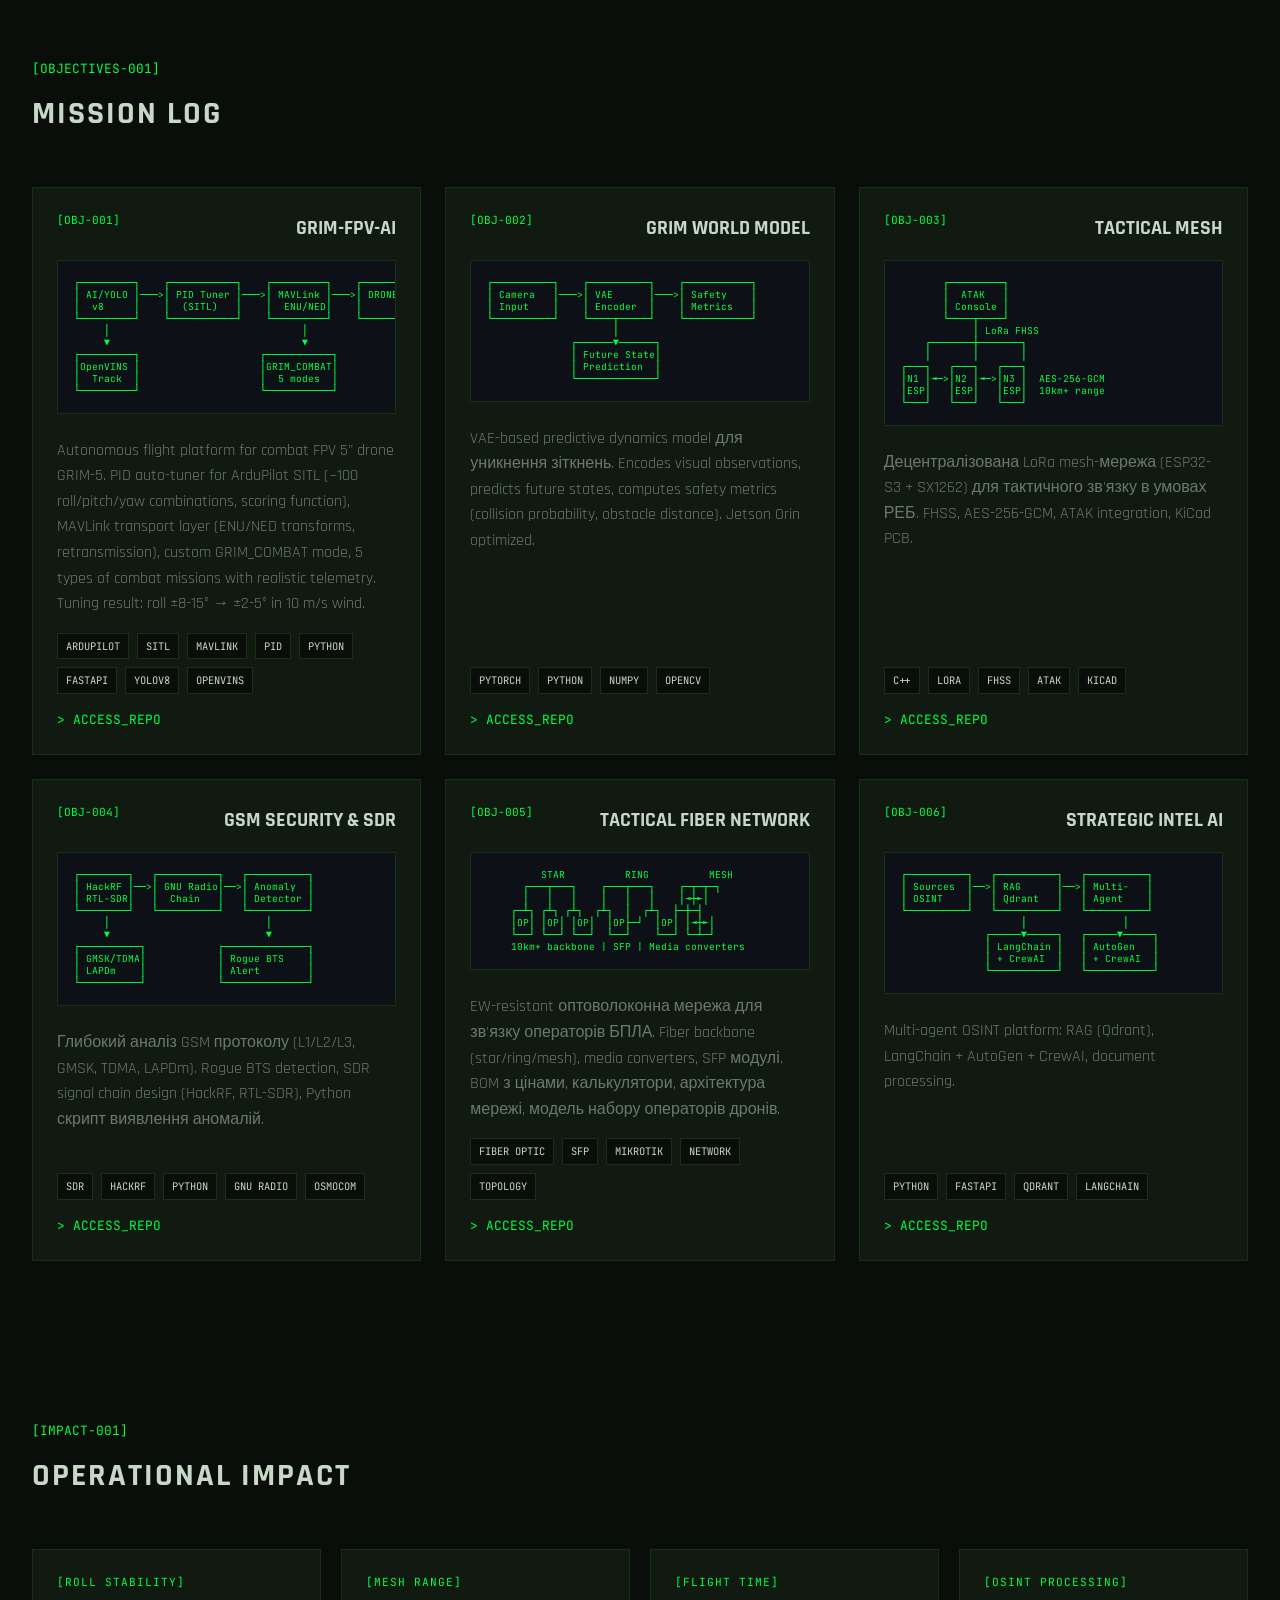
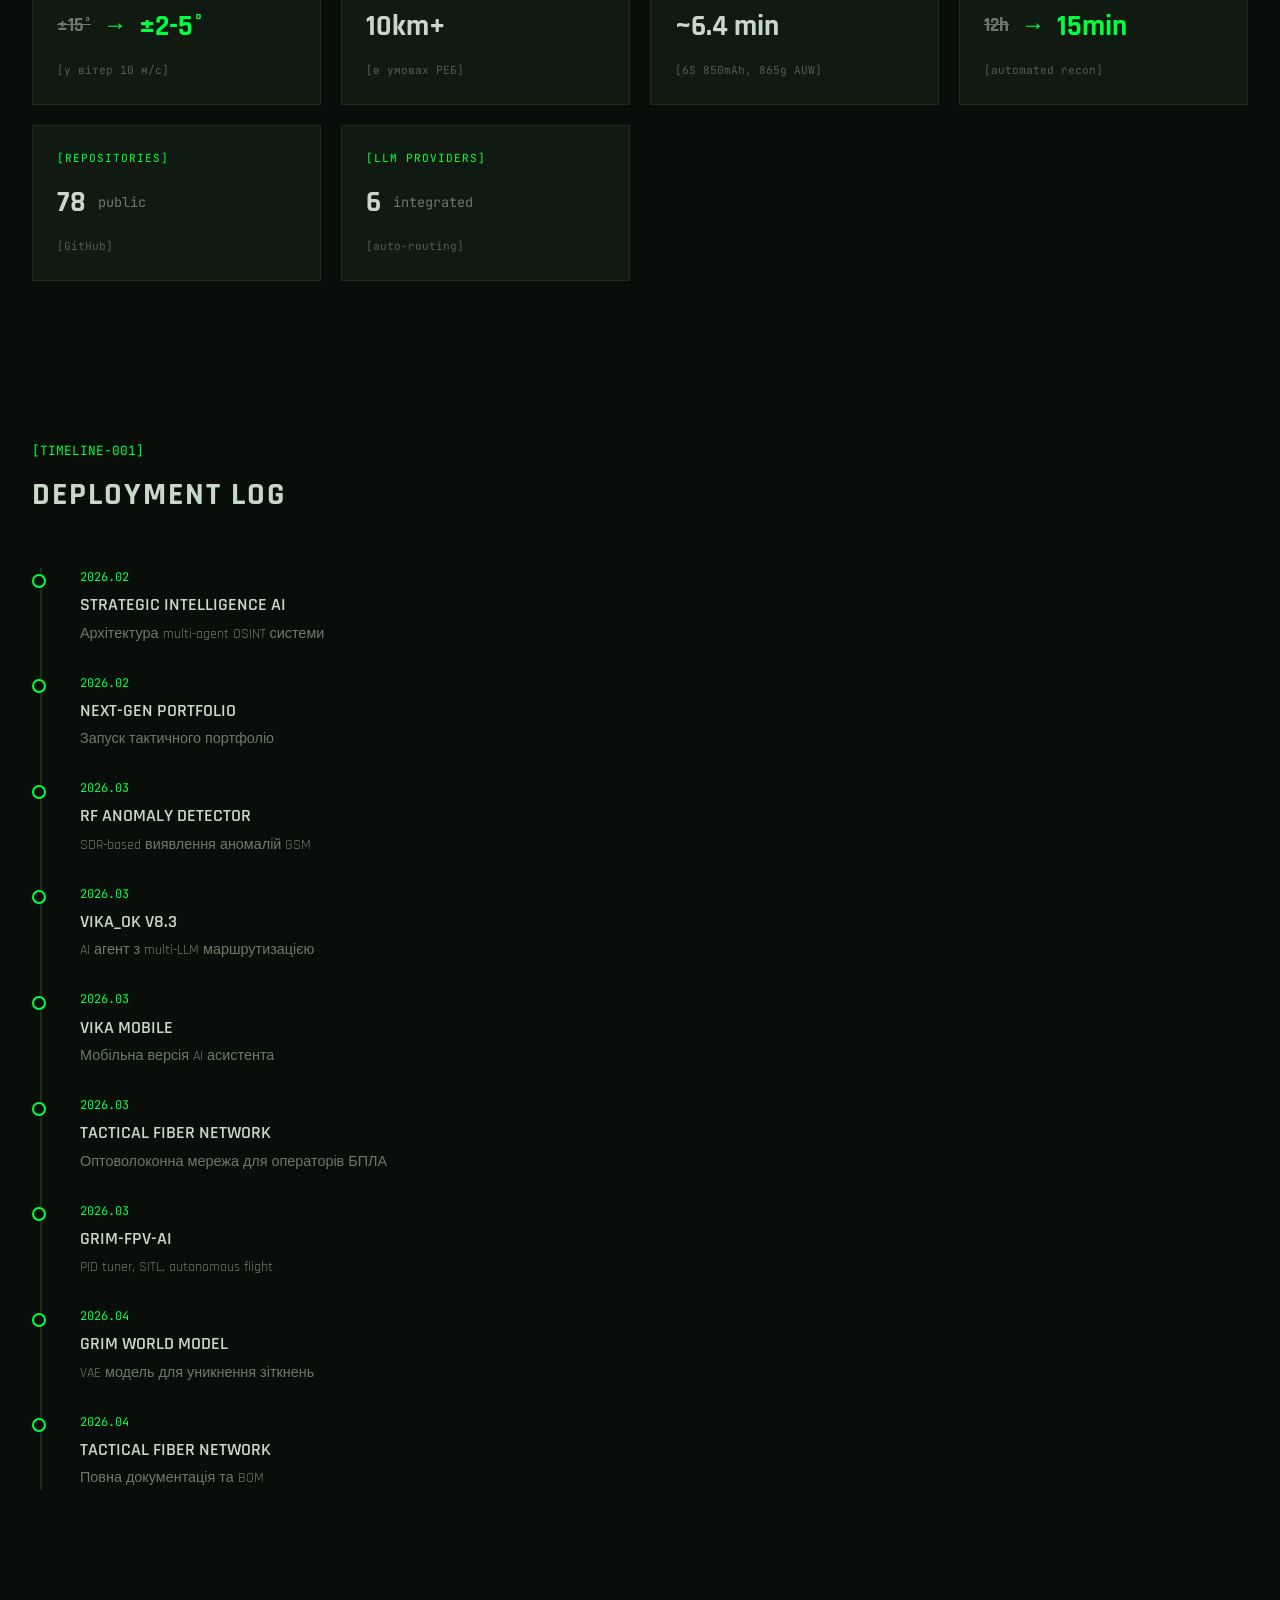
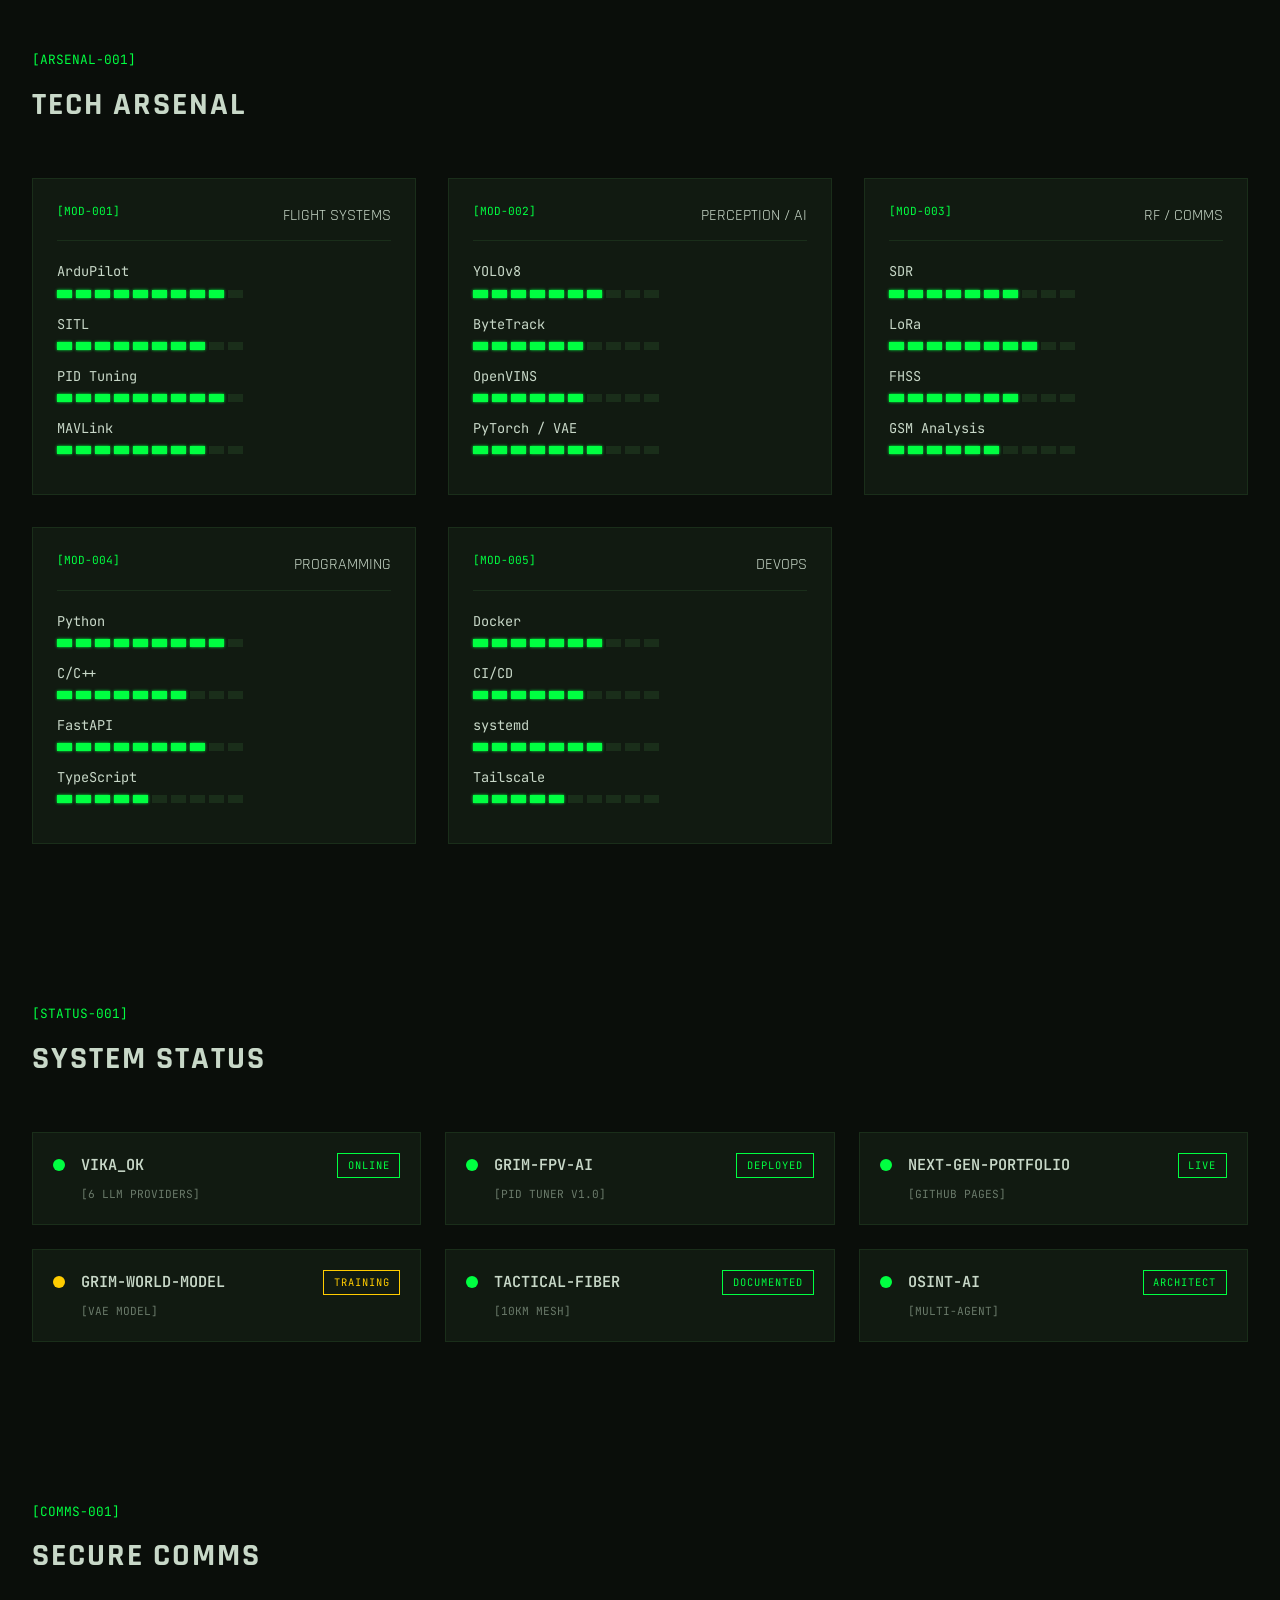
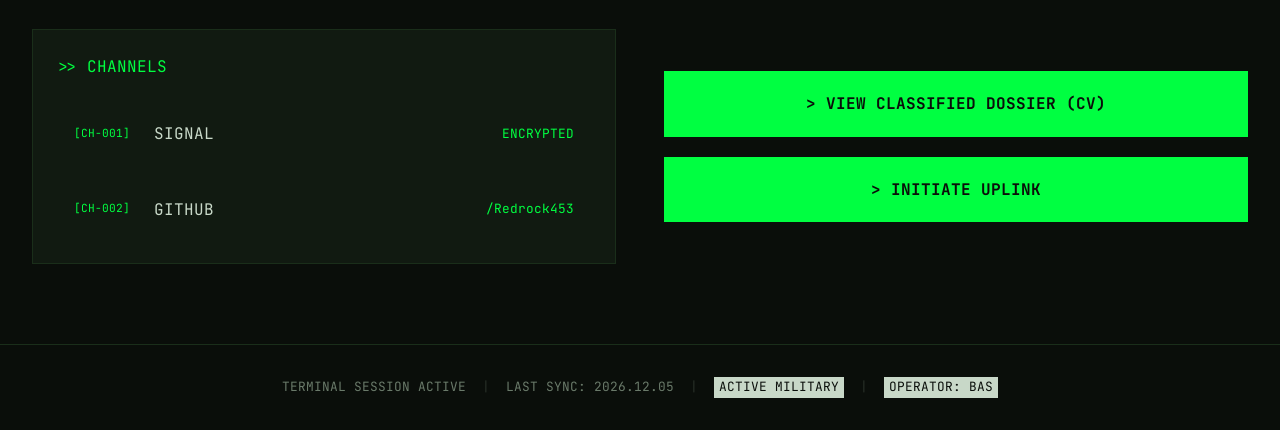
==== commit 3f4d46f3: "style: remove macOS-style window dots from terminal header - Remove red/yellow/green dots from termi" ====
--- a/index.html
+++ b/index.html
@@ -68,11 +68,6 @@
             <div class="interactive-terminal" id="interactive-terminal">
                 <div class="terminal-header">
                     <span class="terminal-title">SECURE_TERMINAL_V3.0</span>
-                    <div class="terminal-controls">
-                        <span class="terminal-dot red-dot"></span>
-                        <span class="terminal-dot yellow-dot"></span>
-                        <span class="terminal-dot green-dot"></span>
-                    </div>
                 </div>
                 <div class="terminal-body" id="terminal-body">
                     <div class="terminal-line"><span class="prompt">></span> <span class="green">SYSTEM BOOT SEQUENCE INITIATED</span></div>
--- a/css/style.css
+++ b/css/style.css
@@ -983,22 +983,6 @@
     text-transform: uppercase;
 }
 
-.terminal-controls {
-    display: flex;
-    gap: 6px;
-}
-
-.terminal-dot {
-    width: 10px;
-    height: 10px;
-    border-radius: 50%;
-    display: inline-block;
-}
-
-.red-dot { background: #ff5f56; }
-.yellow-dot { background: #ffbd2e; }
-.green-dot { background: #27c93f; }
-
 .terminal-body {
     padding: 1.5rem;
     height: 340px;
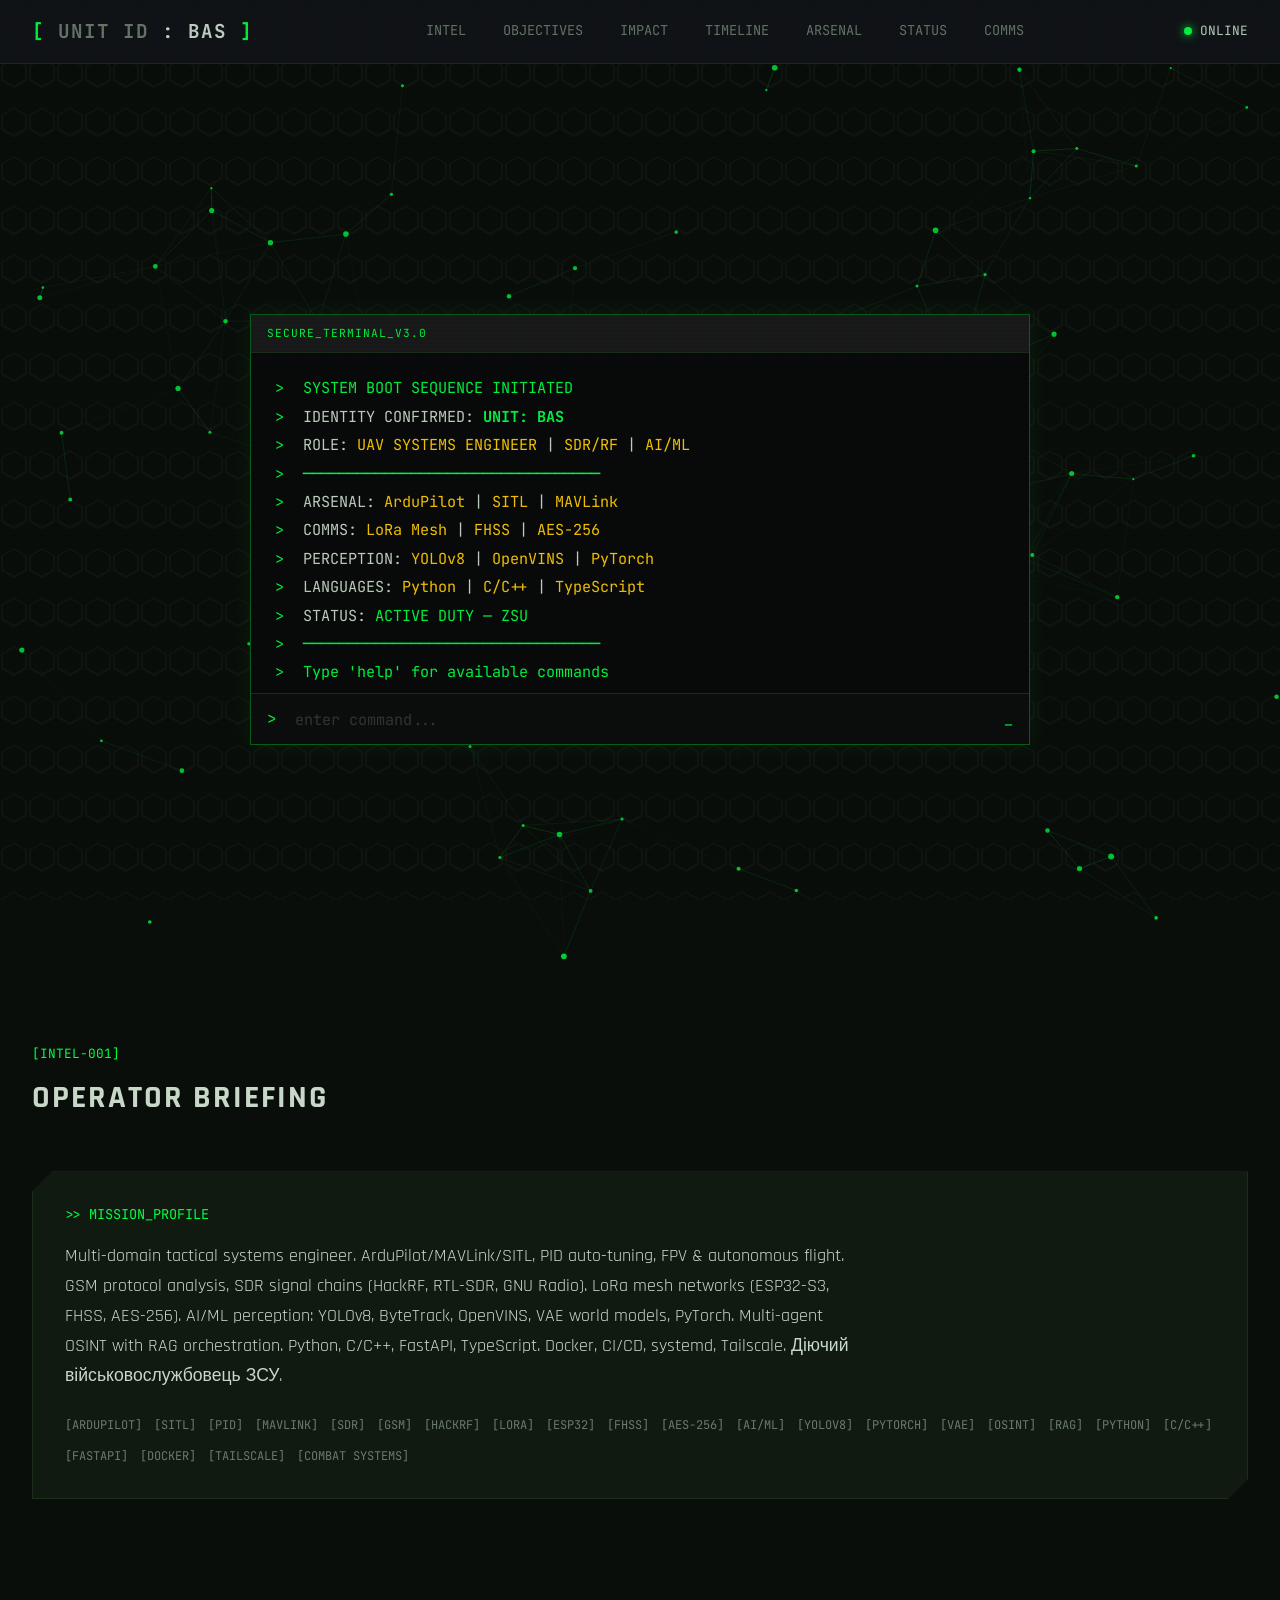
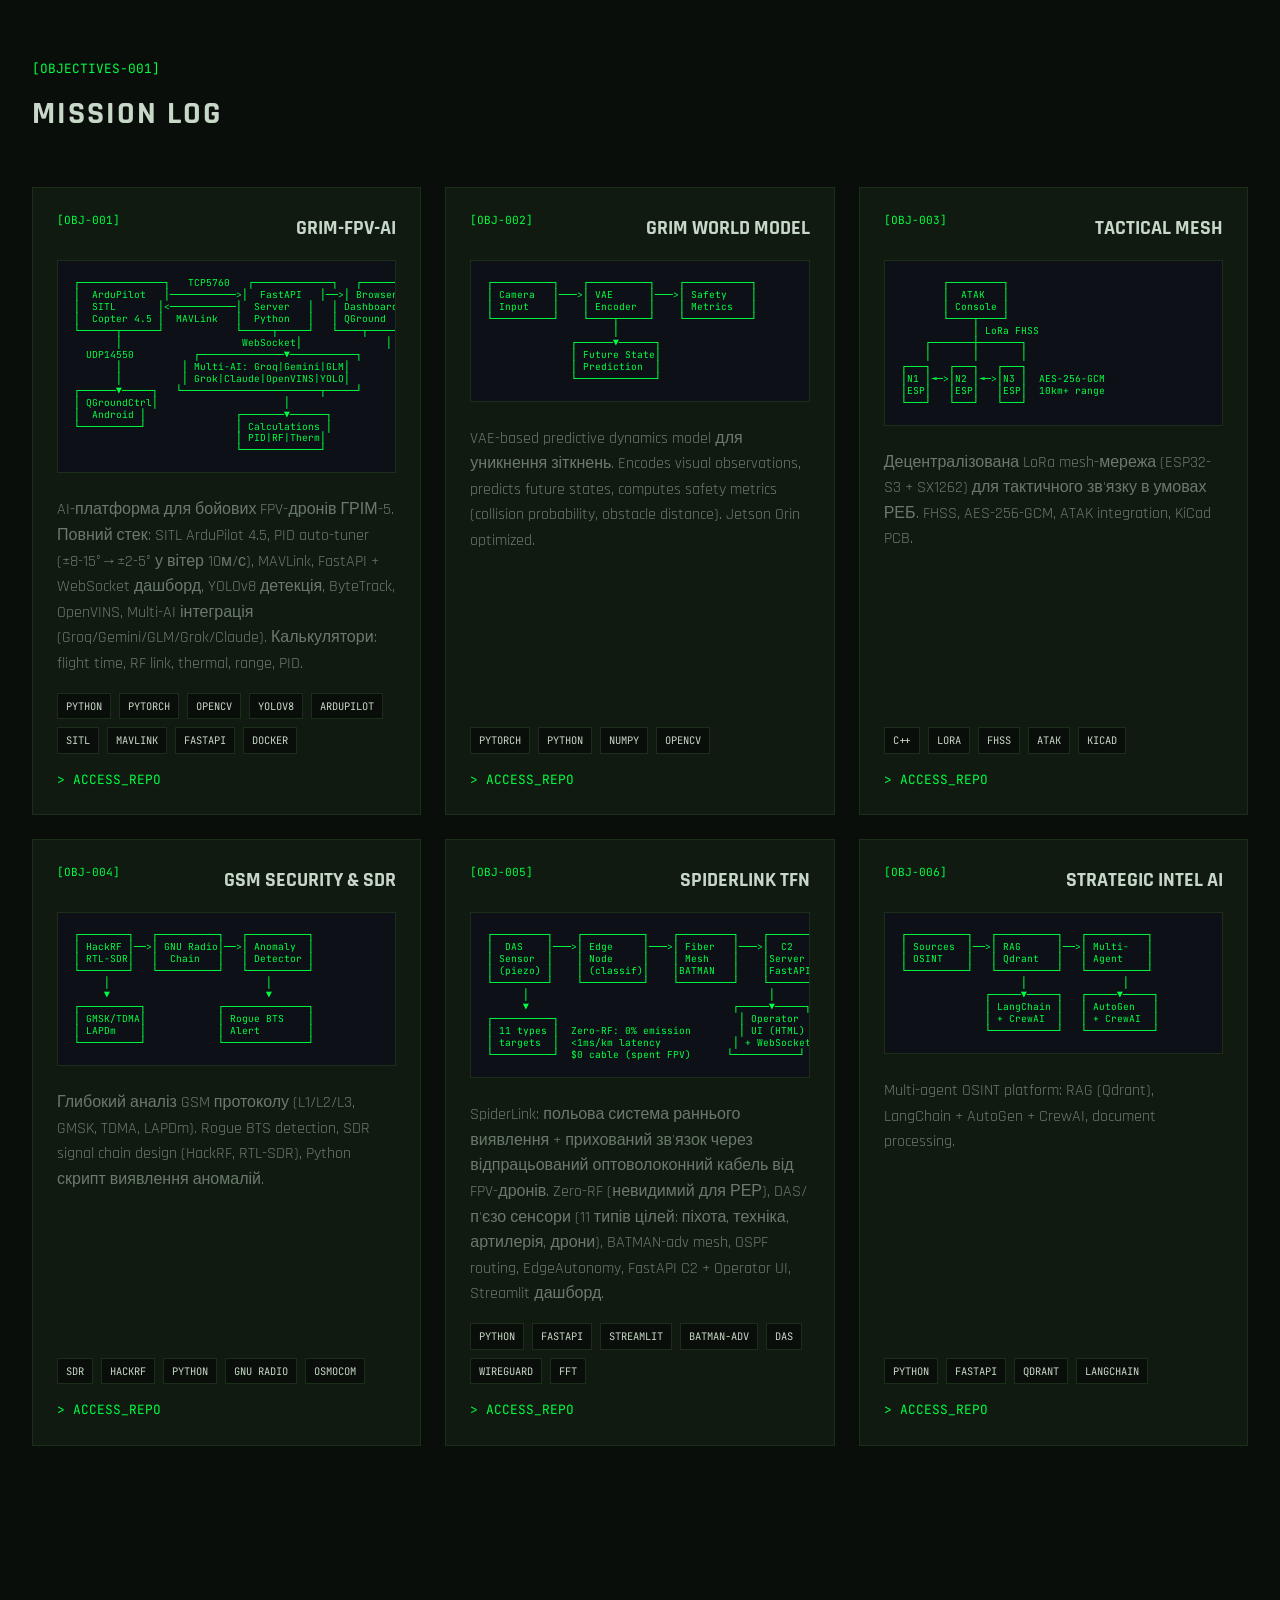
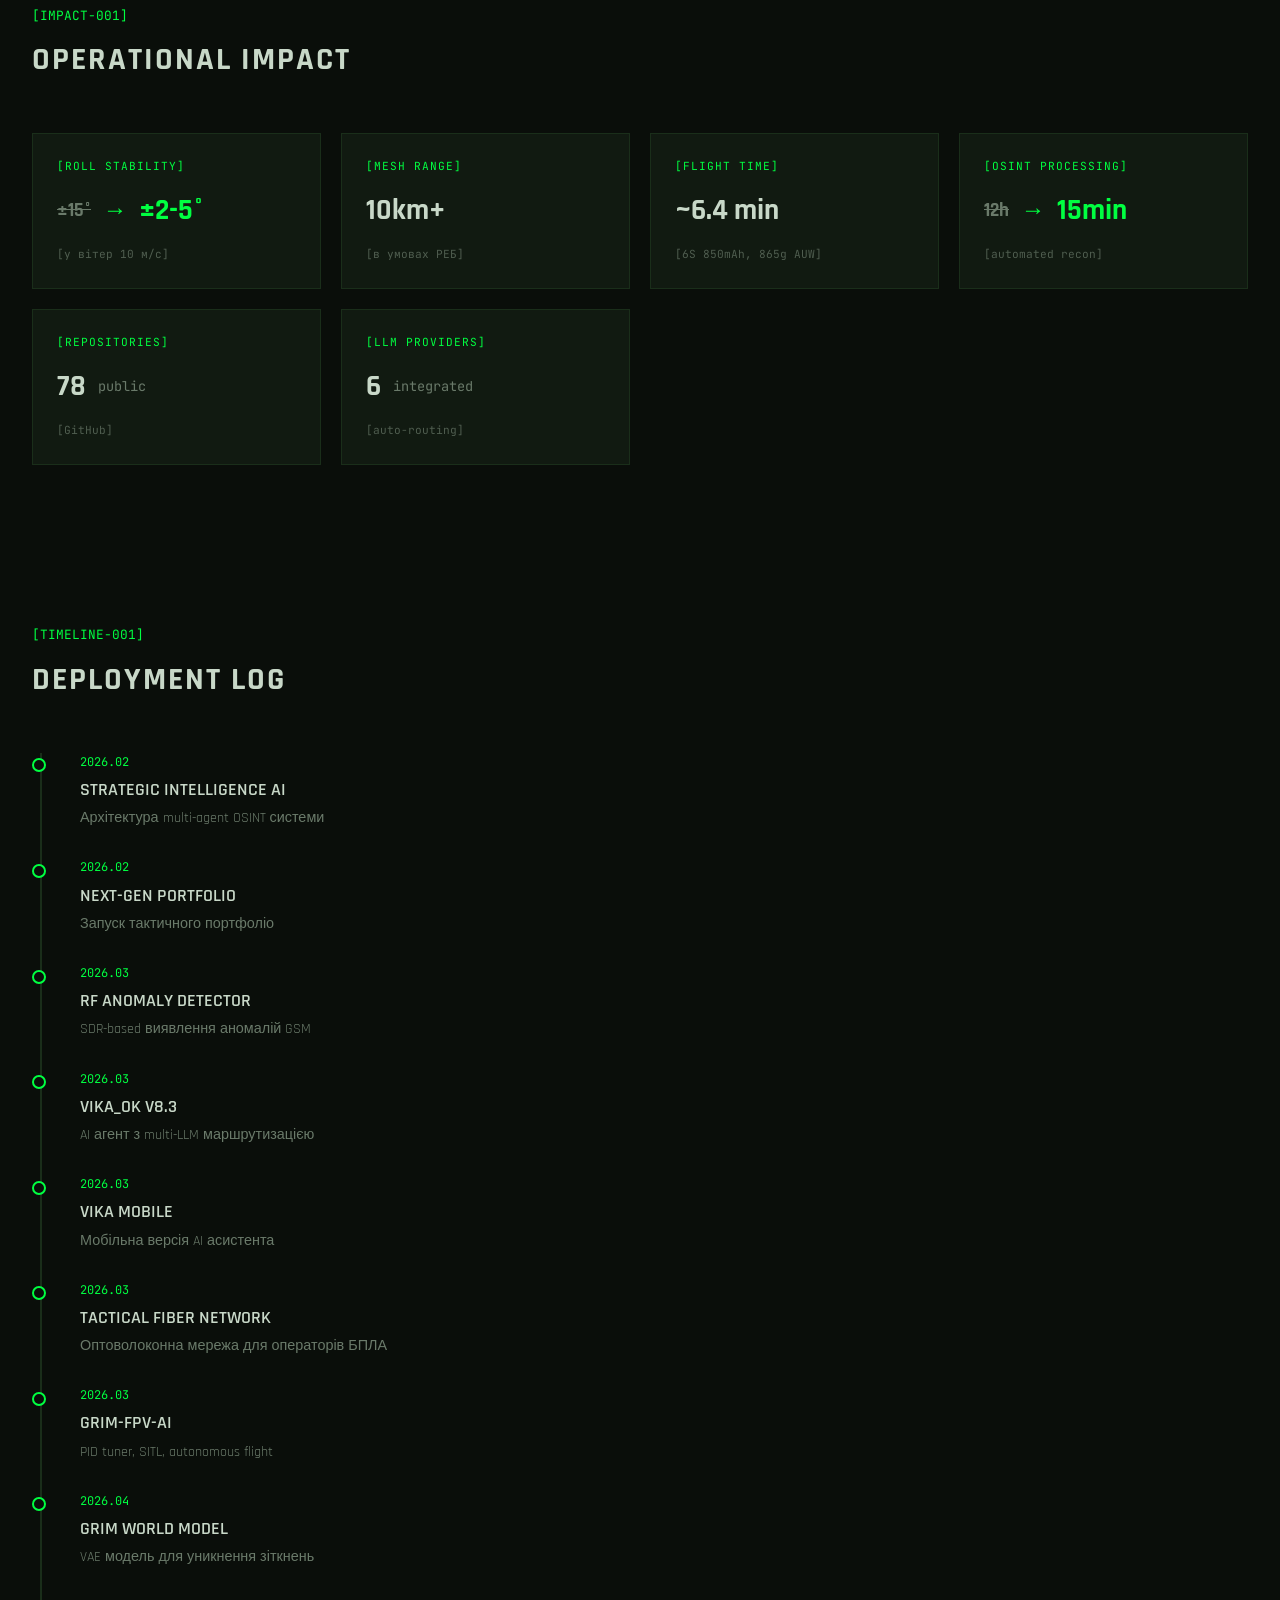
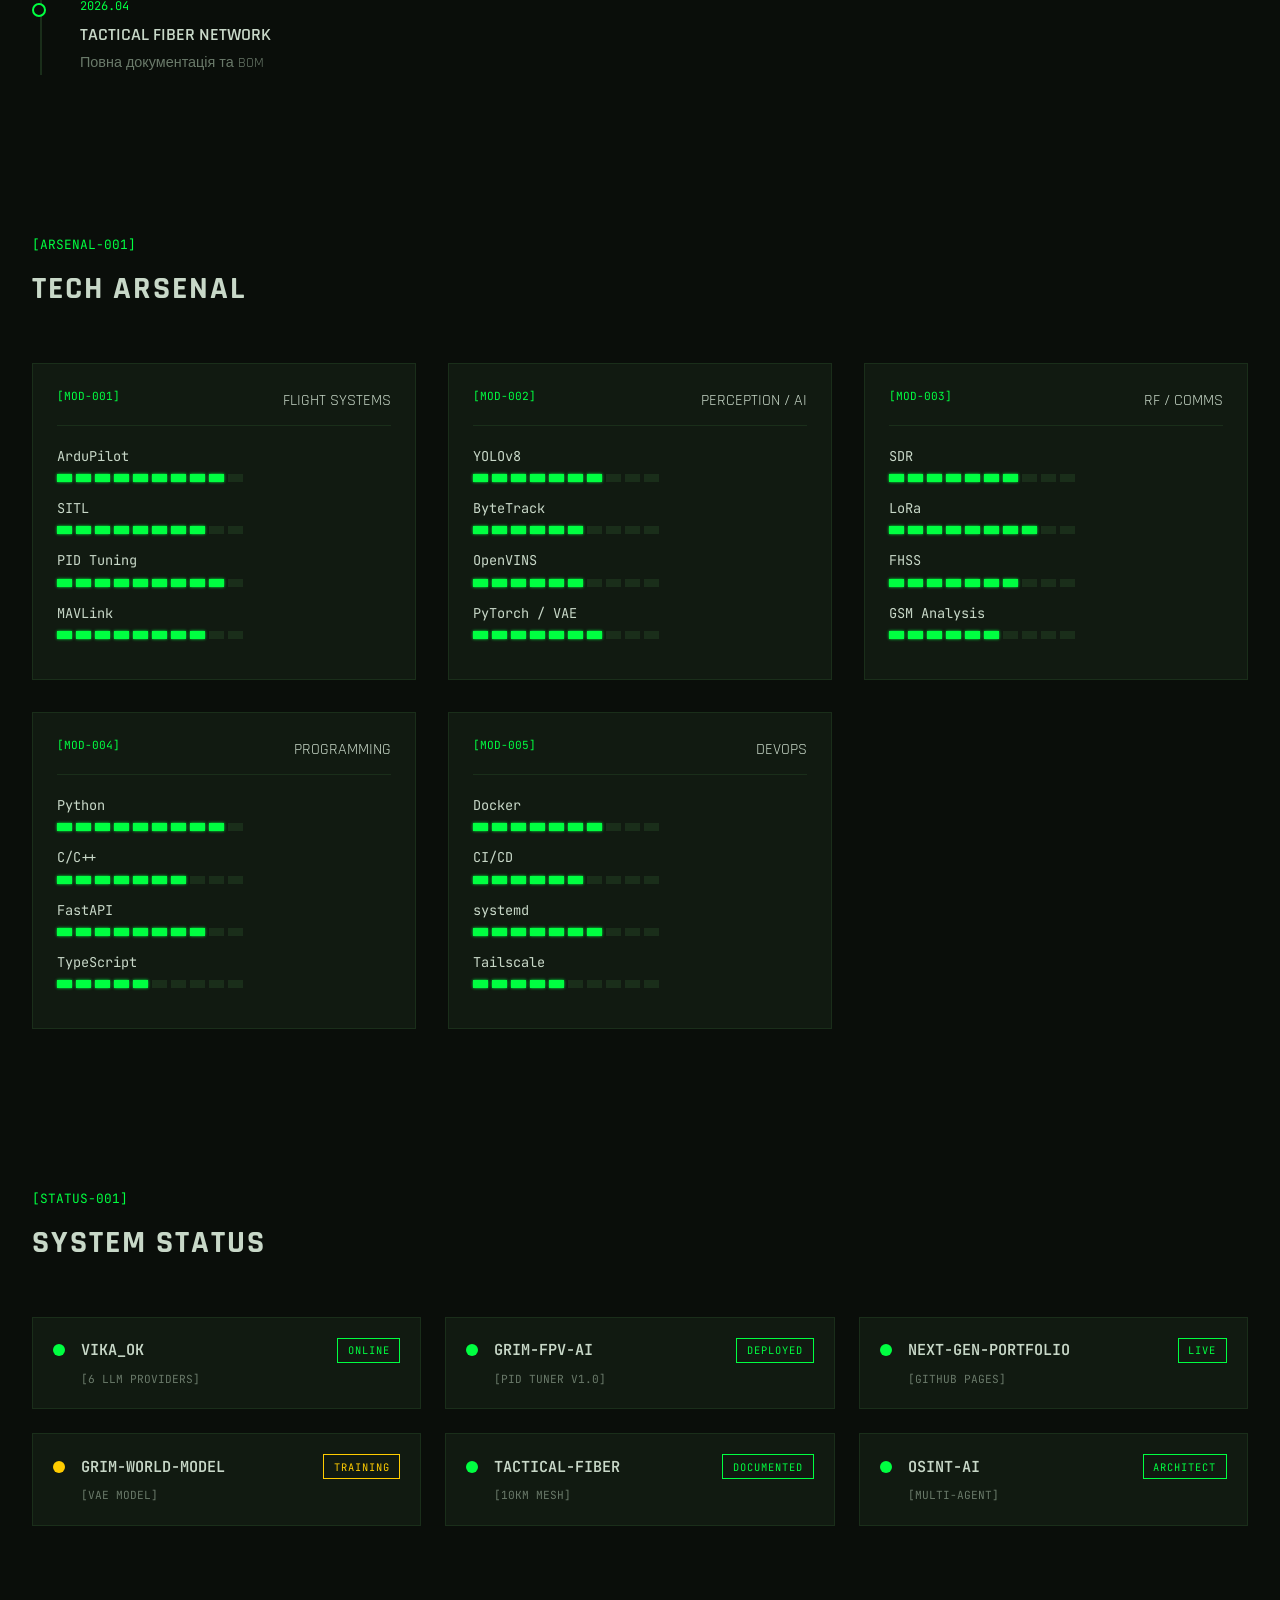
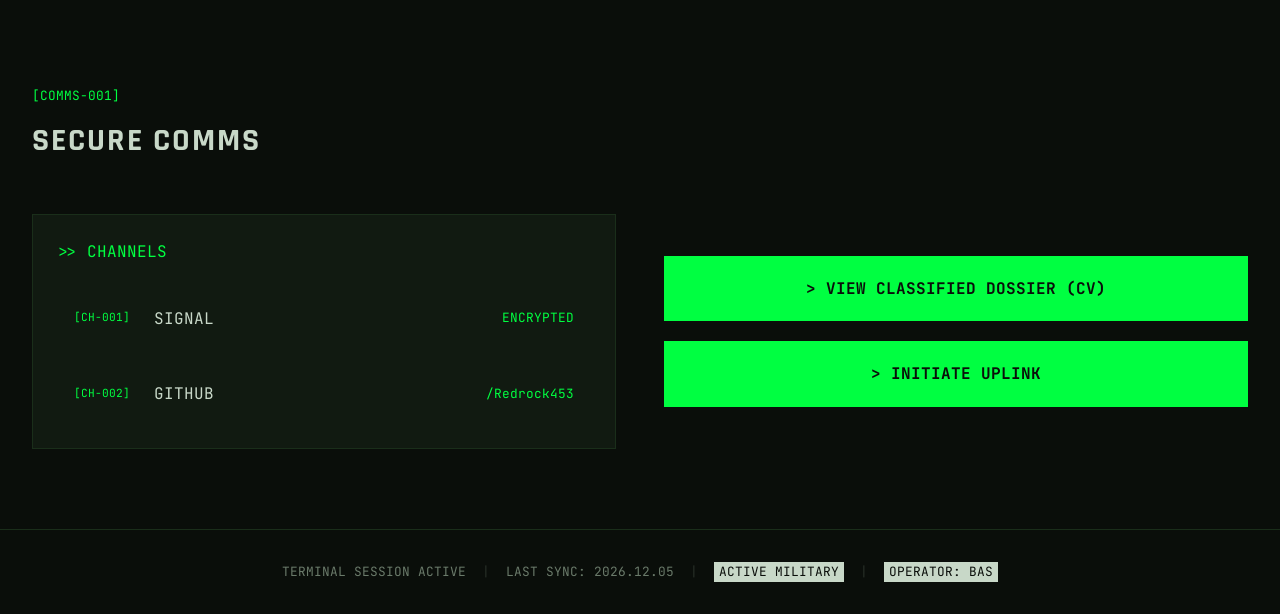
==== commit a9f80c1e: "Update: GRIM-FPV-AI + SpiderLink TFN project cards with actual repo data" ====
--- a/index.html
+++ b/index.html
@@ -115,22 +115,27 @@
                 <h2 class="section-title">MISSION LOG</h2>
             </div>
             <div class="projects-grid">
-                <article class="project-card">
+<article class="project-card">
                     <div class="project-header"><span class="project-id">[OBJ-001]</span><h3 class="project-title">GRIM-FPV-AI</h3></div>
                     <div class="project-diagram">
-                        <pre><code>┌─────────┐    ┌───────────┐    ┌─────────┐    ┌───────┐
-│ AI/YOLO │───>│ PID Tuner │───>│ MAVLink │───>│ DRONE │
-│  v8     │    │  (SITL)   │    │  ENU/NED│    │       │
-└─────────┘    └───────────┘    └─────────┘    └───────┘
-     │                                │
-     ▼                                ▼
-┌─────────┐                    ┌───────────┐
-│OpenVINS │                    │GRIM_COMBAT│
-│  Track  │                    │  5 modes  │
-└─────────┘                    └───────────┘</code></pre>
-                    </div>
-                    <p class="project-desc">Autonomous flight platform for combat FPV 5" drone GRIM-5. PID auto-tuner for ArduPilot SITL (~100 roll/pitch/yaw combinations, scoring function), MAVLink transport layer (ENU/NED transforms, retransmission), custom GRIM_COMBAT mode, 5 types of combat missions with realistic telemetry. Tuning result: roll ±8-15° → ±2-5° in 10 m/s wind.</p>
-                    <div class="project-tech"><span>ARDUPILOT</span><span>SITL</span><span>MAVLINK</span><span>PID</span><span>PYTHON</span><span>FASTAPI</span><span>YOLOV8</span><span>OPENVINS</span></div>
+                        <pre><code>┌──────────────┐   TCP5760   ┌─────────────┐   ┌──────────┐
+│  ArduPilot   │───────────>│  FastAPI   │──>│ Browser   │
+│  SITL       │<───────────│  Server   │   │ Dashboard │
+│  Copter 4.5 │  MAVLink   │  Python   │   │ QGround   │
+└──────┬──────┘            └─────┬─────┘   └────┬─────┘
+       │                    WebSocket│              │
+  UDP14550          ┌──────────────▼───────────┐
+       │          │ Multi-AI: Groq|Gemini|GLM│
+       │          │ Grok|Claude|OpenVINS|YOLO│
+┌──────▼─────┐   └───────────────────────┬─────┘
+│ QGroundCtrl│                     │
+│  Android │               ┌───────▼──────┐
+└──────────┘               │ Calculations │
+                           │ PID|RF|Therm│
+                           └─────────────┘</code></pre>
+                    </div>
+                    <p class="project-desc">AI-платформа для бойових FPV-дронів ГРІМ-5. Повний стек: SITL ArduPilot 4.5, PID auto-tuner (±8-15°→±2-5° у вітер 10м/с), MAVLink, FastAPI + WebSocket дашборд, YOLOv8 детекція, ByteTrack, OpenVINS, Multi-AI інтеграція (Groq/Gemini/GLM/Grok/Claude). Калькулятори: flight time, RF link, thermal, range, PID.</p>
+                    <div class="project-tech"><span>PYTHON</span><span>PYTORCH</span><span>OPENCV</span><span>YOLOV8</span><span>ARDUPILOT</span><span>SITL</span><span>MAVLINK</span><span>FASTAPI</span><span>DOCKER</span></div>
                     <a href="https://github.com/Redrock453/grim-fpv-ai" target="_blank" class="project-link">> ACCESS_REPO</a>
                 </article>
                 <article class="project-card">
@@ -187,19 +192,23 @@
                     <div class="project-tech"><span>SDR</span><span>HACKRF</span><span>PYTHON</span><span>GNU RADIO</span><span>OSMOCOM</span></div>
                     <a href="https://github.com/Redrock453/gsm-fake-points-guide" target="_blank" class="project-link">> ACCESS_REPO</a>
                 </article>
-                <article class="project-card">
-                    <div class="project-header"><span class="project-id">[OBJ-005]</span><h3 class="project-title">TACTICAL FIBER NETWORK</h3></div>
+<article class="project-card">
+                    <div class="project-header"><span class="project-id">[OBJ-005]</span><h3 class="project-title">SPIDERLINK TFN</h3></div>
                     <div class="project-diagram">
-                        <pre><code>         STAR          RING          MESH
-      ┌───┬───┐    ┌───┬───┐    ┌─┬─┬─┐
-      │   │   │    │   │   │    │◄┼►│
-    ┌─┴┐ ┌┴┐ ┌┴┐  ┌┴┐  │  ┌┴┐  ├─┼─┤
-    │OP│ │OP│ │OP│  │OP├─┘  │OP│ │◄┼►│
-    └──┘ └──┘ └──┘  └──┘    └──┘ └─┴─┘
-    10km+ backbone | SFP | Media converters</code></pre>
-                    </div>
-                    <p class="project-desc">EW-resistant оптоволоконна мережа для зв'язку операторів БПЛА. Fiber backbone (star/ring/mesh), media converters, SFP модулі. BOM з цінами, калькулятори, архітектура мережі, модель набору операторів дронів.</p>
-                    <div class="project-tech"><span>FIBER OPTIC</span><span>SFP</span><span>MIKROTIK</span><span>NETWORK</span><span>TOPOLOGY</span></div>
+                        <pre><code>┌─────────┐    ┌──────────┐    ┌─────────┐    ┌───────┐
+│  DAS    │───>│ Edge     │───>│ Fiber   │───>│  C2   │
+│ Sensor  │    │ Node     │    │ Mesh    │    │Server │
+│ (piezo) │    │ (classif)│    │BATMAN   │    │FastAPI│
+└─────────┘    └──────────┘    └─────────┘    └───────┘
+      │                                        │
+      ▼                                  ┌─────▼─────┐
+┌──────────┐                              │ Operator   │
+│ 11 types │  Zero-RF: 0% emission        │ UI (HTML)  │
+│ targets  │  <1ms/km latency            │ + WebSocket│
+└──────────┘  $0 cable (spent FPV)      └───────────┘</code></pre>
+                    </div>
+                    <p class="project-desc">SpiderLink: польова система раннього виявлення + прихований зв'язок через відпрацьований оптоволоконний кабель від FPV-дронів. Zero-RF (невидимий для РЕР), DAS/п'єзо сенсори (11 типів цілей: піхота, техніка, артилерія, дрони), BATMAN-adv mesh, OSPF routing, EdgeAutonomy, FastAPI C2 + Operator UI, Streamlit дашборд.</p>
+                    <div class="project-tech"><span>PYTHON</span><span>FASTAPI</span><span>STREAMLIT</span><span>BATMAN-ADV</span><span>DAS</span><span>WIREGUARD</span><span>FFT</span></div>
                     <a href="https://github.com/Redrock453/tactical-fiber-network" target="_blank" class="project-link">> ACCESS_REPO</a>
                 </article>
                 <article class="project-card">
--- a/css/style.css
+++ b/css/style.css
@@ -948,11 +948,11 @@
 
 .interactive-terminal {
     background: #0a0a0a;
-    border: 2px solid var(--primary);
+    border: 1px solid rgba(0, 255, 65, 0.35);
     font-family: var(--font-mono);
     position: relative;
     overflow: hidden;
-    box-shadow: 0 0 30px rgba(0, 255, 65, 0.1), 0 0 60px rgba(0, 255, 65, 0.05);
+    box-shadow: 0 0 20px rgba(0, 255, 65, 0.08);
 }
 
 .interactive-terminal::before {
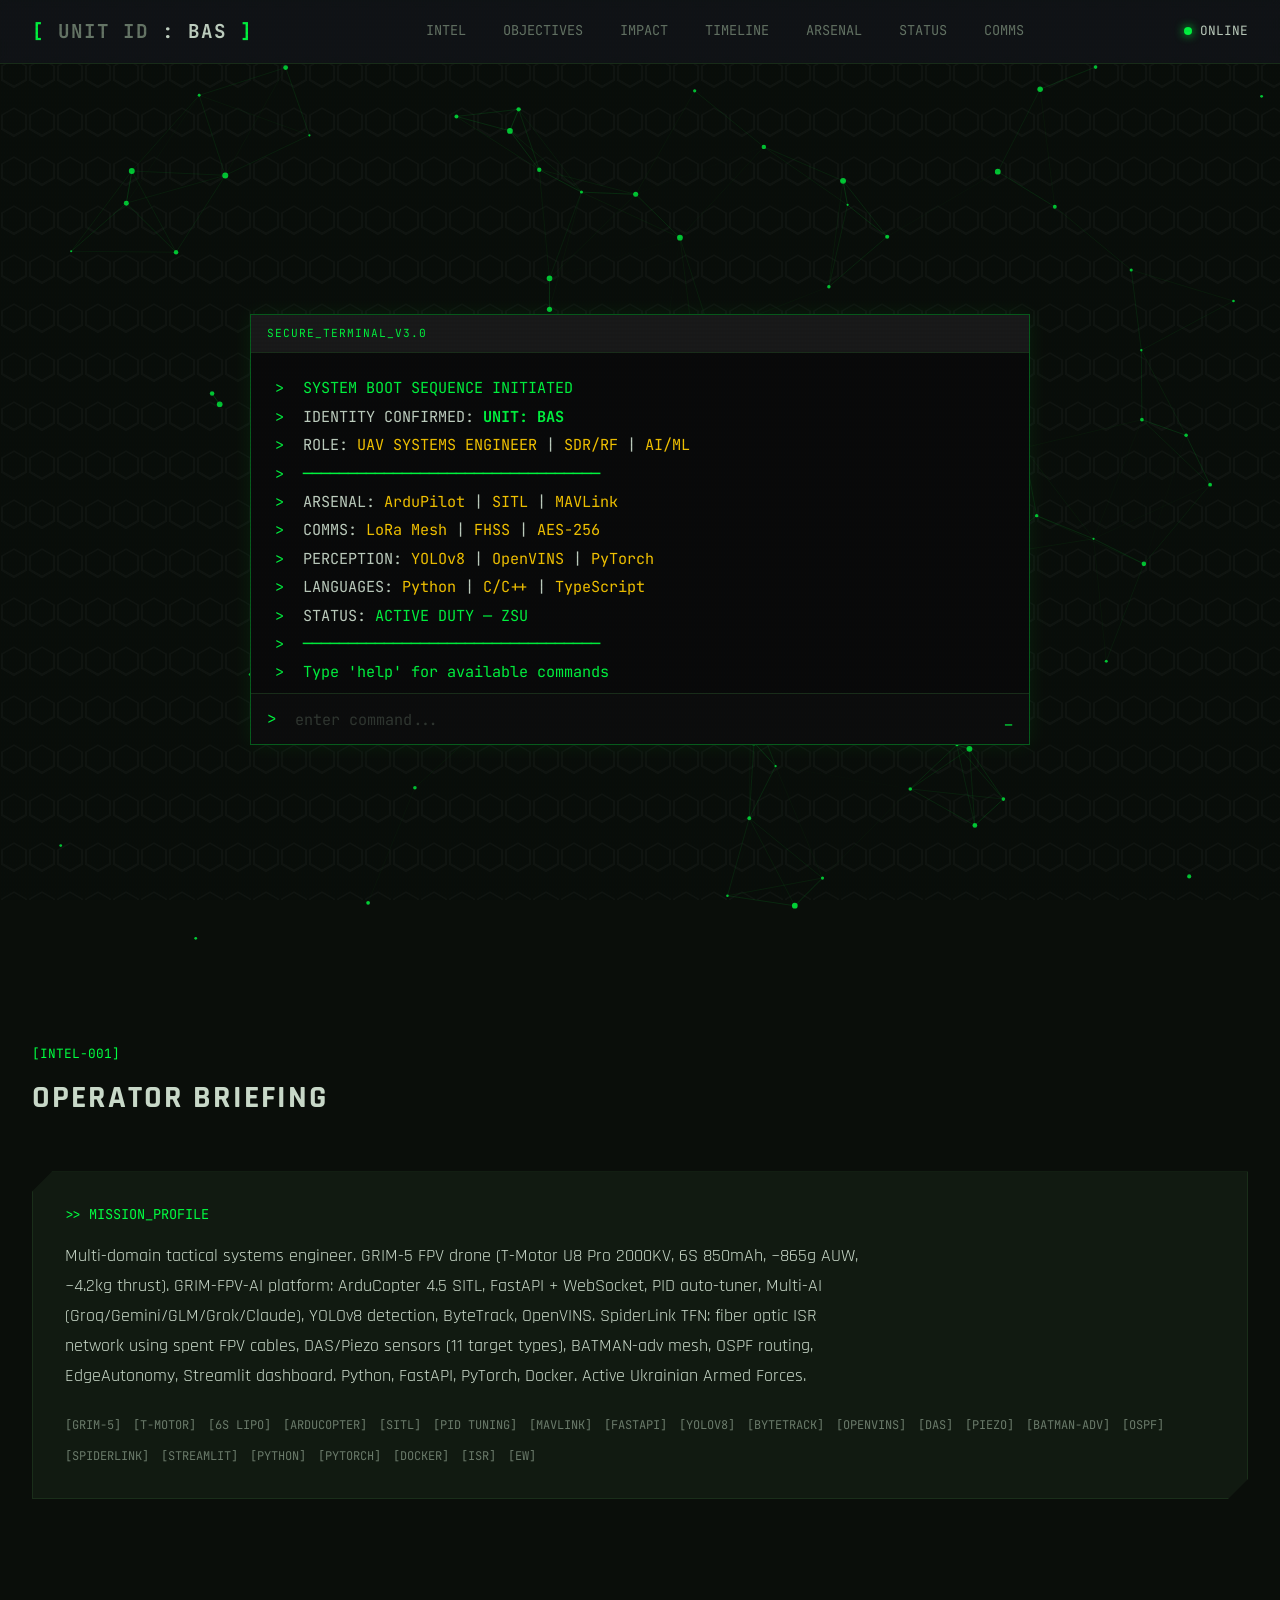
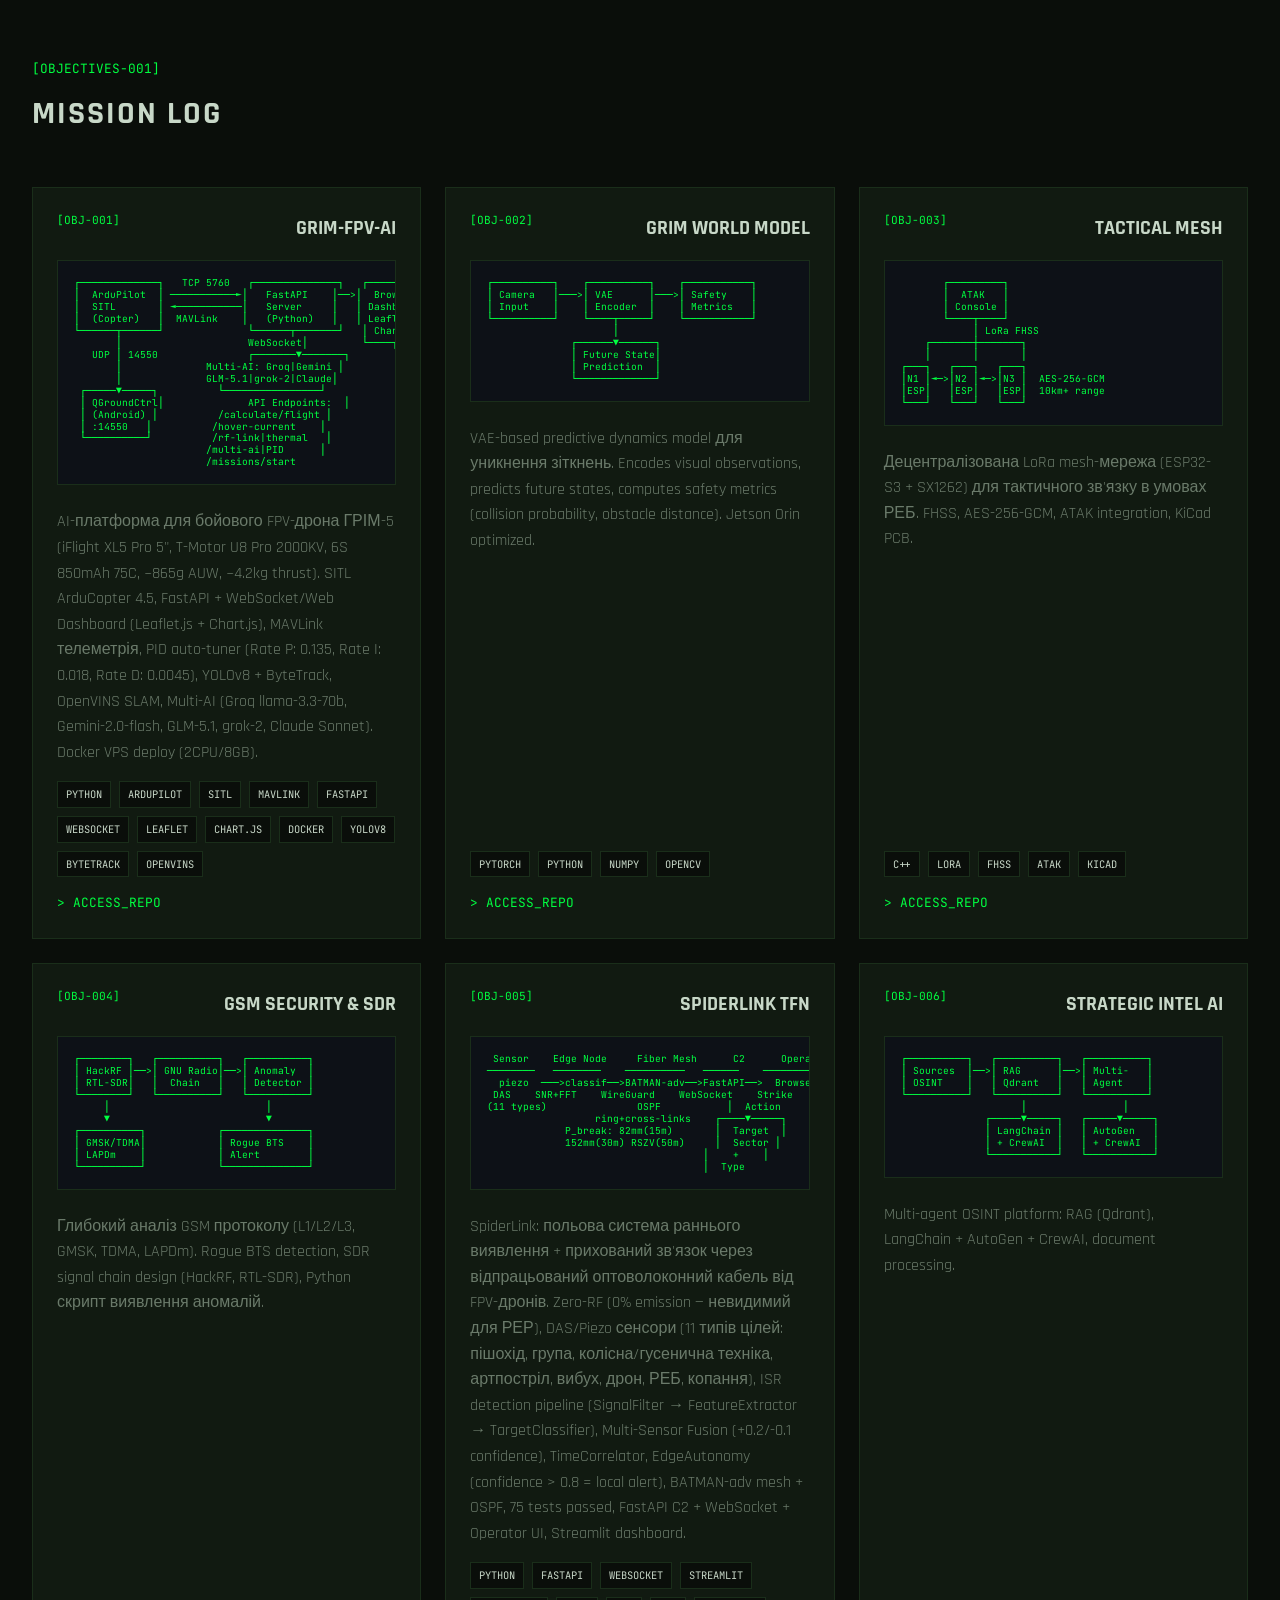
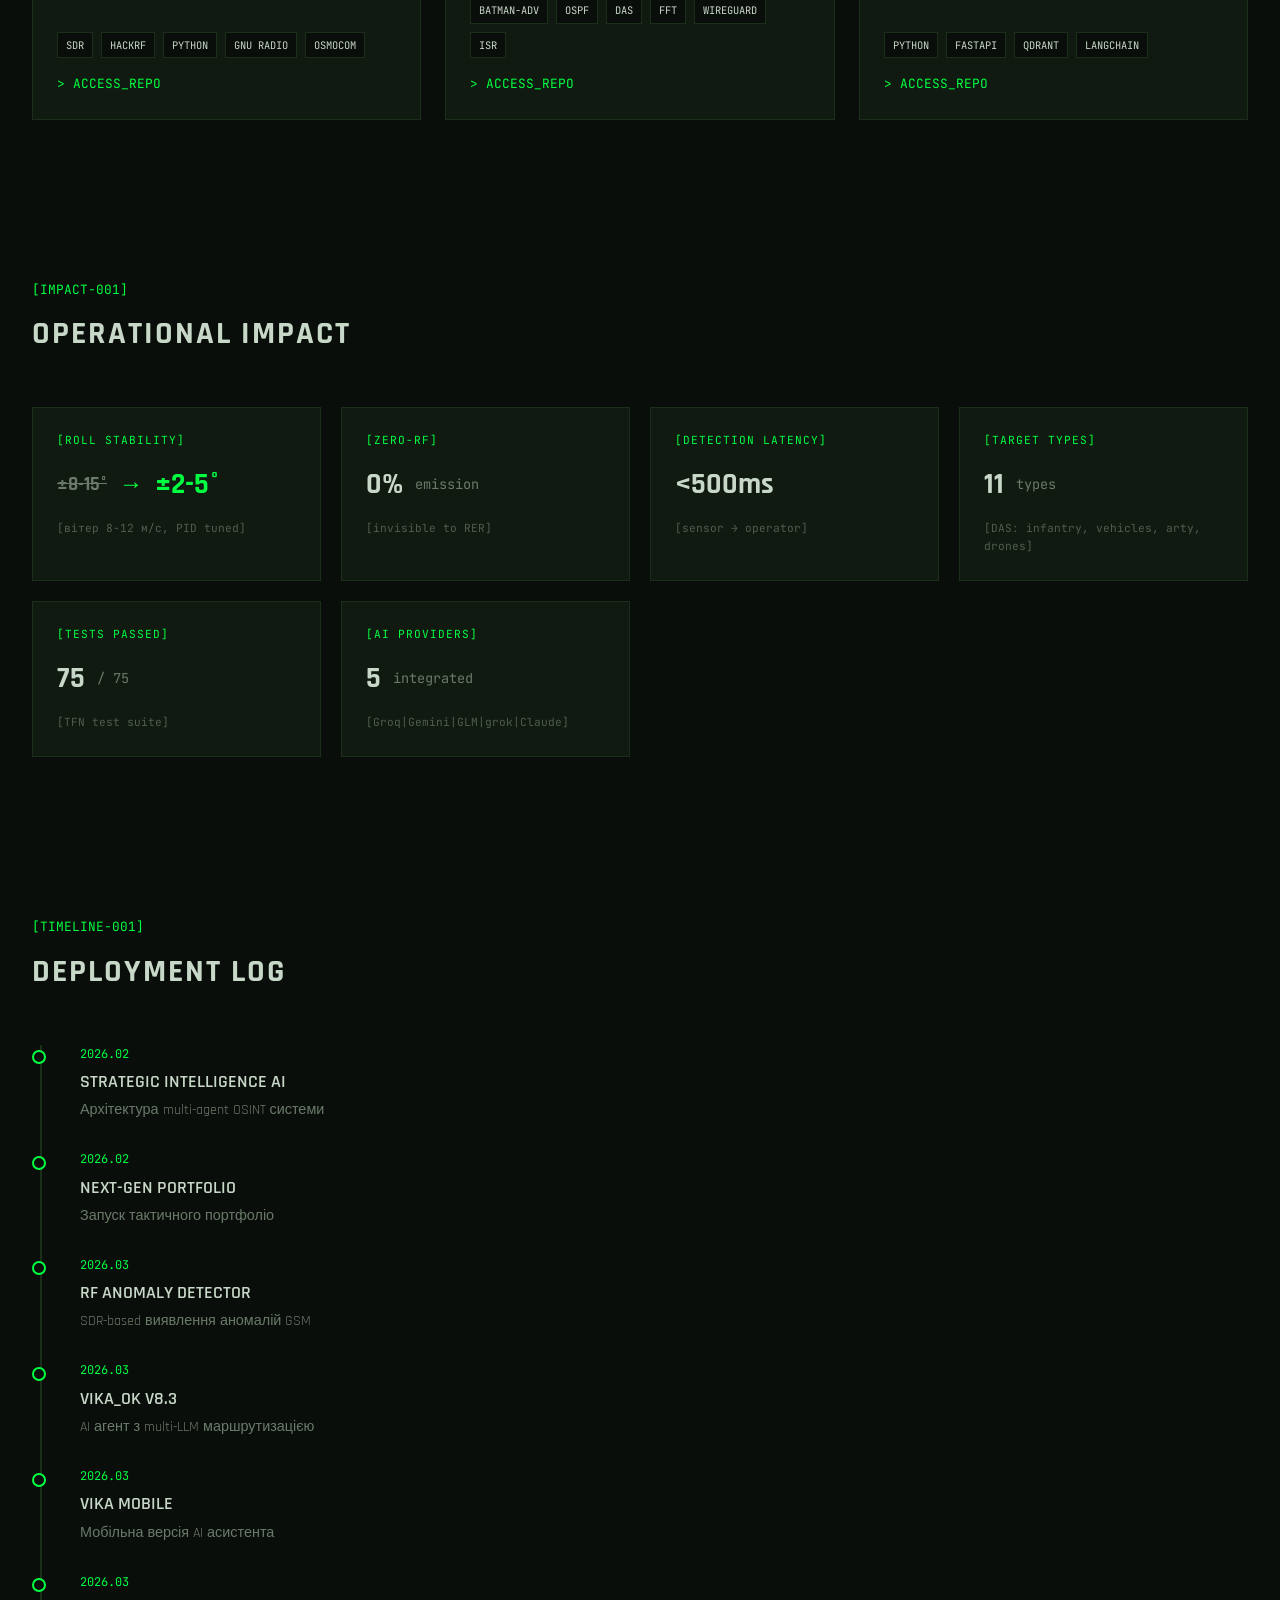
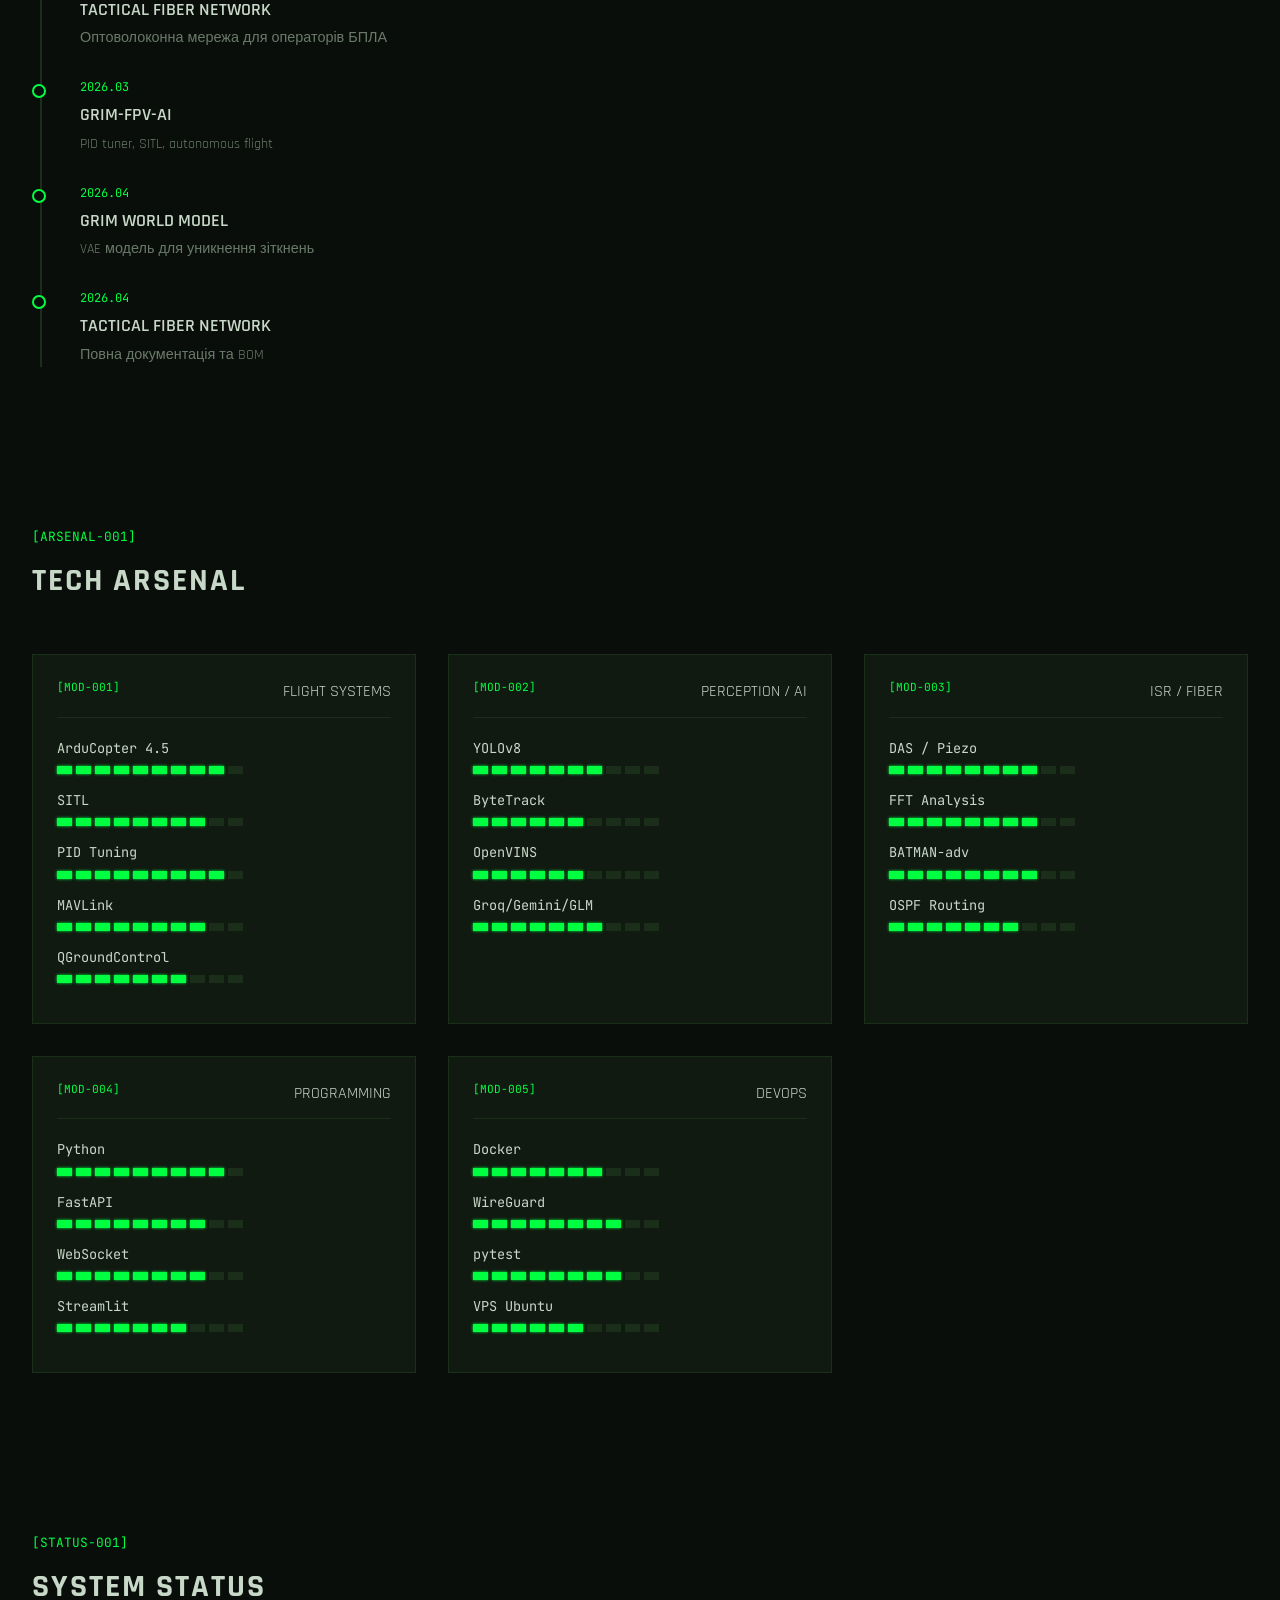
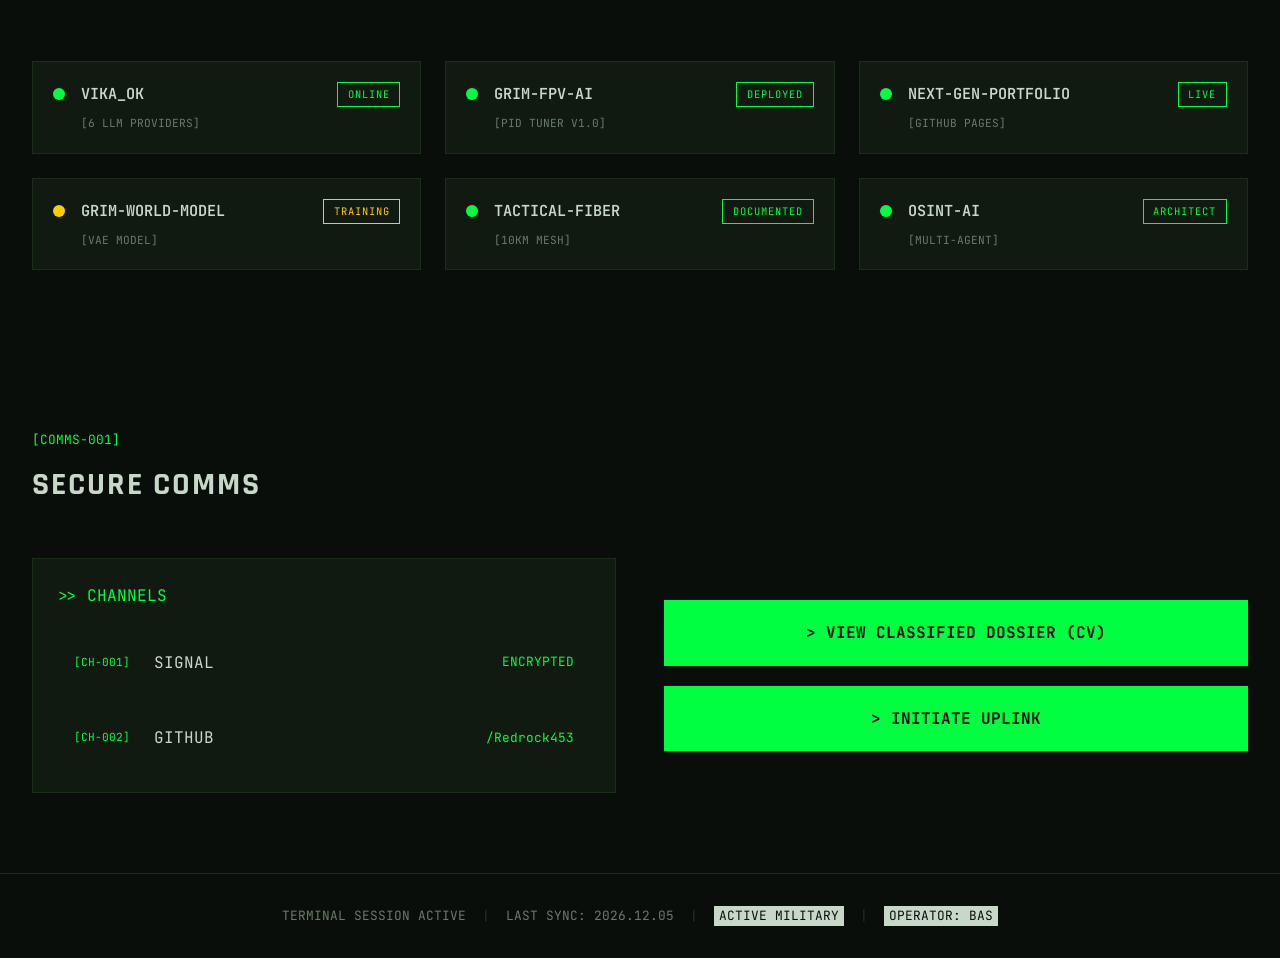
==== commit 78b03c55: "Portfolio overhaul: real project specs from grim-fpv-ai + SpiderLink TFN READMEs" ====
--- a/index.html
+++ b/index.html
@@ -100,9 +100,9 @@
             </div>
             <div class="briefing-box">
                 <div class="briefing-header">>> MISSION_PROFILE</div>
-                <p class="briefing-text">Multi-domain tactical systems engineer. ArduPilot/MAVLink/SITL, PID auto-tuning, FPV & autonomous flight. GSM protocol analysis, SDR signal chains (HackRF, RTL-SDR, GNU Radio). LoRa mesh networks (ESP32-S3, FHSS, AES-256). AI/ML perception: YOLOv8, ByteTrack, OpenVINS, VAE world models, PyTorch. Multi-agent OSINT with RAG orchestration. Python, C/C++, FastAPI, TypeScript. Docker, CI/CD, systemd, Tailscale. Діючий військовослужбовець ЗСУ.</p>
+                <p class="briefing-text">Multi-domain tactical systems engineer. GRIM-5 FPV drone (T-Motor U8 Pro 2000KV, 6S 850mAh, ~865g AUW, ~4.2kg thrust). GRIM-FPV-AI platform: ArduCopter 4.5 SITL, FastAPI + WebSocket, PID auto-tuner, Multi-AI (Groq/Gemini/GLM/Grok/Claude), YOLOv8 detection, ByteTrack, OpenVINS. SpiderLink TFN: fiber optic ISR network using spent FPV cables, DAS/Piezo sensors (11 target types), BATMAN-adv mesh, OSPF routing, EdgeAutonomy, Streamlit dashboard. Python, FastAPI, PyTorch, Docker. Active Ukrainian Armed Forces.</p>
                 <div class="briefing-tags">
-                    <span class="tag">[ARDUPILOT]</span> <span class="tag">[SITL]</span> <span class="tag">[PID]</span> <span class="tag">[MAVLINK]</span> <span class="tag">[SDR]</span> <span class="tag">[GSM]</span> <span class="tag">[HACKRF]</span> <span class="tag">[LORA]</span> <span class="tag">[ESP32]</span> <span class="tag">[FHSS]</span> <span class="tag">[AES-256]</span> <span class="tag">[AI/ML]</span> <span class="tag">[YOLOV8]</span> <span class="tag">[PYTORCH]</span> <span class="tag">[VAE]</span> <span class="tag">[OSINT]</span> <span class="tag">[RAG]</span> <span class="tag">[PYTHON]</span> <span class="tag">[C/C++]</span> <span class="tag">[FASTAPI]</span> <span class="tag">[DOCKER]</span> <span class="tag">[TAILSCALE]</span> <span class="tag">[COMBAT SYSTEMS]</span>
+                    <span class="tag">[GRIM-5]</span> <span class="tag">[T-MOTOR]</span> <span class="tag">[6S LIPO]</span> <span class="tag">[ARDUCOPTER]</span> <span class="tag">[SITL]</span> <span class="tag">[PID TUNING]</span> <span class="tag">[MAVLINK]</span> <span class="tag">[FASTAPI]</span> <span class="tag">[YOLOV8]</span> <span class="tag">[BYTETRACK]</span> <span class="tag">[OPENVINS]</span> <span class="tag">[DAS]</span> <span class="tag">[PIEZO]</span> <span class="tag">[BATMAN-ADV]</span> <span class="tag">[OSPF]</span> <span class="tag">[SPIDERLINK]</span> <span class="tag">[STREAMLIT]</span> <span class="tag">[PYTHON]</span> <span class="tag">[PYTORCH]</span> <span class="tag">[DOCKER]</span> <span class="tag">[ISR]</span> <span class="tag">[EW]</span>
                 </div>
             </div>
         </div>
@@ -118,24 +118,25 @@
 <article class="project-card">
                     <div class="project-header"><span class="project-id">[OBJ-001]</span><h3 class="project-title">GRIM-FPV-AI</h3></div>
                     <div class="project-diagram">
-                        <pre><code>┌──────────────┐   TCP5760   ┌─────────────┐   ┌──────────┐
-│  ArduPilot   │───────────>│  FastAPI   │──>│ Browser   │
-│  SITL       │<───────────│  Server   │   │ Dashboard │
-│  Copter 4.5 │  MAVLink   │  Python   │   │ QGround   │
-└──────┬──────┘            └─────┬─────┘   └────┬─────┘
-       │                    WebSocket│              │
-  UDP14550          ┌──────────────▼───────────┐
-       │          │ Multi-AI: Groq|Gemini|GLM│
-       │          │ Grok|Claude|OpenVINS|YOLO│
-┌──────▼─────┐   └───────────────────────┬─────┘
-│ QGroundCtrl│                     │
-│  Android │               ┌───────▼──────┐
-└──────────┘               │ Calculations │
-                           │ PID|RF|Therm│
-                           └─────────────┘</code></pre>
-                    </div>
-                    <p class="project-desc">AI-платформа для бойових FPV-дронів ГРІМ-5. Повний стек: SITL ArduPilot 4.5, PID auto-tuner (±8-15°→±2-5° у вітер 10м/с), MAVLink, FastAPI + WebSocket дашборд, YOLOv8 детекція, ByteTrack, OpenVINS, Multi-AI інтеграція (Groq/Gemini/GLM/Grok/Claude). Калькулятори: flight time, RF link, thermal, range, PID.</p>
-                    <div class="project-tech"><span>PYTHON</span><span>PYTORCH</span><span>OPENCV</span><span>YOLOV8</span><span>ARDUPILOT</span><span>SITL</span><span>MAVLINK</span><span>FASTAPI</span><span>DOCKER</span></div>
+                        <pre><code>┌─────────────┐   TCP 5760   ┌──────────────┐   ┌──────────┐
+│  ArduPilot  │ ───────────►│   FastAPI    │──>│  Browser   │
+│  SITL       │ ◄───────────│   Server     │   │ Dashboard │
+│  (Copter)   │  MAVLink    │   (Python)   │   │ Leaflet   │
+└──────┬──────┘              └──────┬───────┘   │ Chart.js  │
+       │                     WebSocket│         └────┬─────┘
+   UDP │ 14550               ┌───────▼───────┐
+       │              Multi-AI: Groq|Gemini │
+       │              GLM-5.1|grok-2|Claude│
+ ┌─────▼─────┐          └────────────────┘
+ │ QGroundCtrl│              API Endpoints:  │
+ │ (Android) │          /calculate/flight │
+ │ :14550   │          /hover-current    │
+ └──────────┘          /rf-link|thermal   │
+                      /multi-ai|PID      │
+                      /missions/start   </code></pre>
+                    </div>
+                    <p class="project-desc">AI-платформа для бойового FPV-дрона ГРІМ-5 (iFlight XL5 Pro 5", T-Motor U8 Pro 2000KV, 6S 850mAh 75C, ~865g AUW, ~4.2kg thrust). SITL ArduCopter 4.5, FastAPI + WebSocket/Web Dashboard (Leaflet.js + Chart.js), MAVLink телеметрія, PID auto-tuner (Rate P: 0.135, Rate I: 0.018, Rate D: 0.0045), YOLOv8 + ByteTrack, OpenVINS SLAM, Multi-AI (Groq llama-3.3-70b, Gemini-2.0-flash, GLM-5.1, grok-2, Claude Sonnet). Docker VPS deploy (2CPU/8GB).</p>
+                    <div class="project-tech"><span>PYTHON</span><span>ARDUPILOT</span><span>SITL</span><span>MAVLINK</span><span>FASTAPI</span><span>WEBSOCKET</span><span>LEAFLET</span><span>CHART.JS</span><span>DOCKER</span><span>YOLOV8</span><span>BYTETRACK</span><span>OPENVINS</span></div>
                     <a href="https://github.com/Redrock453/grim-fpv-ai" target="_blank" class="project-link">> ACCESS_REPO</a>
                 </article>
                 <article class="project-card">
@@ -195,20 +196,19 @@
 <article class="project-card">
                     <div class="project-header"><span class="project-id">[OBJ-005]</span><h3 class="project-title">SPIDERLINK TFN</h3></div>
                     <div class="project-diagram">
-                        <pre><code>┌─────────┐    ┌──────────┐    ┌─────────┐    ┌───────┐
-│  DAS    │───>│ Edge     │───>│ Fiber   │───>│  C2   │
-│ Sensor  │    │ Node     │    │ Mesh    │    │Server │
-│ (piezo) │    │ (classif)│    │BATMAN   │    │FastAPI│
-└─────────┘    └──────────┘    └─────────┘    └───────┘
-      │                                        │
-      ▼                                  ┌─────▼─────┐
-┌──────────┐                              │ Operator   │
-│ 11 types │  Zero-RF: 0% emission        │ UI (HTML)  │
-│ targets  │  <1ms/km latency            │ + WebSocket│
-└──────────┘  $0 cable (spent FPV)      └───────────┘</code></pre>
-                    </div>
-                    <p class="project-desc">SpiderLink: польова система раннього виявлення + прихований зв'язок через відпрацьований оптоволоконний кабель від FPV-дронів. Zero-RF (невидимий для РЕР), DAS/п'єзо сенсори (11 типів цілей: піхота, техніка, артилерія, дрони), BATMAN-adv mesh, OSPF routing, EdgeAutonomy, FastAPI C2 + Operator UI, Streamlit дашборд.</p>
-                    <div class="project-tech"><span>PYTHON</span><span>FASTAPI</span><span>STREAMLIT</span><span>BATMAN-ADV</span><span>DAS</span><span>WIREGUARD</span><span>FFT</span></div>
+                        <pre><code> Sensor    Edge Node     Fiber Mesh      C2      Operator
+────────   ────────    ──────────   ──────    ─────────
+  piezo  ───>classif──>BATMAN-adv──>FastAPI──>  Browser
+ DAS    SNR+FFT    WireGuard    WebSocket    Strike
+(11 types)               OSPF           │  Action
+                  ring+cross-links    ┌────▼─────┐
+             P_break: 82mm(15m)       │  Target  │
+             152mm(30m) RSZV(50m)     │  Sector │
+                                    │    +    │
+                                    │  Type   </code></pre>
+                    </div>
+                    <p class="project-desc">SpiderLink: польова система раннього виявлення + прихований зв'язок через відпрацьований оптоволоконний кабель від FPV-дронів. Zero-RF (0% emission — невидимий для РЕР), DAS/Piezo сенсори (11 типів цілей: пішохід, група, колісна/гусенична техніка, артпостріл, вибух, дрон, РЕБ, копання), ISR detection pipeline (SignalFilter → FeatureExtractor → TargetClassifier), Multi-Sensor Fusion (+0.2/-0.1 confidence), TimeCorrelator, EdgeAutonomy (confidence > 0.8 = local alert), BATMAN-adv mesh + OSPF, 75 tests passed, FastAPI C2 + WebSocket + Operator UI, Streamlit dashboard.</p>
+                    <div class="project-tech"><span>PYTHON</span><span>FASTAPI</span><span>WEBSOCKET</span><span>STREAMLIT</span><span>BATMAN-ADV</span><span>OSPF</span><span>DAS</span><span>FFT</span><span>WIREGUARD</span><span>ISR</span></div>
                     <a href="https://github.com/Redrock453/tactical-fiber-network" target="_blank" class="project-link">> ACCESS_REPO</a>
                 </article>
                 <article class="project-card">
@@ -242,50 +242,50 @@
                 <div class="impact-metric reveal">
                     <div class="metric-label">[ROLL STABILITY]</div>
                     <div class="metric-values">
-                        <span class="metric-before">±15°</span>
+                        <span class="metric-before">±8-15°</span>
                         <span class="metric-arrow">→</span>
                         <span class="metric-after">±2-5°</span>
                     </div>
-                    <div class="metric-context">[у вітер 10 м/с]</div>
+                    <div class="metric-context">[вітер 8-12 м/с, PID tuned]</div>
                 </div>
                 <div class="impact-metric reveal">
-                    <div class="metric-label">[MESH RANGE]</div>
+                    <div class="metric-label">[ZERO-RF]</div>
                     <div class="metric-values">
-                        <span class="metric-value">10km+</span>
-                    </div>
-                    <div class="metric-context">[в умовах РЕБ]</div>
+                        <span class="metric-value">0%</span>
+                        <span class="metric-suffix">emission</span>
+                    </div>
+                    <div class="metric-context">[invisible to RER]</div>
                 </div>
                 <div class="impact-metric reveal">
-                    <div class="metric-label">[FLIGHT TIME]</div>
+                    <div class="metric-label">[DETECTION LATENCY]</div>
                     <div class="metric-values">
-                        <span class="metric-value">~6.4 min</span>
-                    </div>
-                    <div class="metric-context">[6S 850mAh, 865g AUW]</div>
+                        <span class="metric-value">&lt;500ms</span>
+                    </div>
+                    <div class="metric-context">[sensor → operator]</div>
                 </div>
                 <div class="impact-metric reveal">
-                    <div class="metric-label">[OSINT PROCESSING]</div>
+                    <div class="metric-label">[TARGET TYPES]</div>
                     <div class="metric-values">
-                        <span class="metric-before">12h</span>
-                        <span class="metric-arrow">→</span>
-                        <span class="metric-after">15min</span>
-                    </div>
-                    <div class="metric-context">[automated recon]</div>
+                        <span class="metric-value">11</span>
+                        <span class="metric-suffix">types</span>
+                    </div>
+                    <div class="metric-context">[DAS: infantry, vehicles, arty, drones]</div>
                 </div>
                 <div class="impact-metric reveal">
-                    <div class="metric-label">[REPOSITORIES]</div>
+                    <div class="metric-label">[TESTS PASSED]</div>
                     <div class="metric-values">
-                        <span class="metric-value counter" data-target="78">0</span>
-                        <span class="metric-suffix">public</span>
-                    </div>
-                    <div class="metric-context">[GitHub]</div>
+                        <span class="metric-value counter" data-target="75">0</span>
+                        <span class="metric-suffix">/ 75</span>
+                    </div>
+                    <div class="metric-context">[TFN test suite]</div>
                 </div>
                 <div class="impact-metric reveal">
-                    <div class="metric-label">[LLM PROVIDERS]</div>
+                    <div class="metric-label">[AI PROVIDERS]</div>
                     <div class="metric-values">
-                        <span class="metric-value counter" data-target="6">0</span>
+                        <span class="metric-value counter" data-target="5">0</span>
                         <span class="metric-suffix">integrated</span>
                     </div>
-                    <div class="metric-context">[auto-routing]</div>
+                    <div class="metric-context">[Groq|Gemini|GLM|grok|Claude]</div>
                 </div>
             </div>
         </div>
@@ -387,7 +387,7 @@
                         <span class="module-name">FLIGHT SYSTEMS</span>
                     </div>
                     <div class="module-item">
-                        <span class="item-name">ArduPilot</span>
+                        <span class="item-name">ArduCopter 4.5</span>
                         <div class="item-bars">
                             <span class="bar filled"></span><span class="bar filled"></span><span class="bar filled"></span><span class="bar filled"></span><span class="bar filled"></span><span class="bar filled"></span><span class="bar filled"></span><span class="bar filled"></span><span class="bar filled"></span><span class="bar"></span>
                         </div>
@@ -408,6 +408,12 @@
                         <span class="item-name">MAVLink</span>
                         <div class="item-bars">
                             <span class="bar filled"></span><span class="bar filled"></span><span class="bar filled"></span><span class="bar filled"></span><span class="bar filled"></span><span class="bar filled"></span><span class="bar filled"></span><span class="bar filled"></span><span class="bar"></span><span class="bar"></span>
+                        </div>
+                    </div>
+                    <div class="module-item">
+                        <span class="item-name">QGroundControl</span>
+                        <div class="item-bars">
+                            <span class="bar filled"></span><span class="bar filled"></span><span class="bar filled"></span><span class="bar filled"></span><span class="bar filled"></span><span class="bar filled"></span><span class="bar filled"></span><span class="bar"></span><span class="bar"></span><span class="bar"></span>
                         </div>
                     </div>
                 </div>
@@ -435,7 +441,7 @@
                         </div>
                     </div>
                     <div class="module-item">
-                        <span class="item-name">PyTorch / VAE</span>
+                        <span class="item-name">Groq/Gemini/GLM</span>
                         <div class="item-bars">
                             <span class="bar filled"></span><span class="bar filled"></span><span class="bar filled"></span><span class="bar filled"></span><span class="bar filled"></span><span class="bar filled"></span><span class="bar filled"></span><span class="bar"></span><span class="bar"></span><span class="bar"></span>
                         </div>
@@ -444,30 +450,30 @@
                 <div class="stack-module">
                     <div class="module-header">
                         <span class="module-id">[MOD-003]</span>
-                        <span class="module-name">RF / COMMS</span>
-                    </div>
-                    <div class="module-item">
-                        <span class="item-name">SDR</span>
+                        <span class="module-name">ISR / FIBER</span>
+                    </div>
+                    <div class="module-item">
+                        <span class="item-name">DAS / Piezo</span>
+                        <div class="item-bars">
+                            <span class="bar filled"></span><span class="bar filled"></span><span class="bar filled"></span><span class="bar filled"></span><span class="bar filled"></span><span class="bar filled"></span><span class="bar filled"></span><span class="bar filled"></span><span class="bar"></span><span class="bar"></span>
+                        </div>
+                    </div>
+                    <div class="module-item">
+                        <span class="item-name">FFT Analysis</span>
+                        <div class="item-bars">
+                            <span class="bar filled"></span><span class="bar filled"></span><span class="bar filled"></span><span class="bar filled"></span><span class="bar filled"></span><span class="bar filled"></span><span class="bar filled"></span><span class="bar filled"></span><span class="bar"></span><span class="bar"></span>
+                        </div>
+                    </div>
+                    <div class="module-item">
+                        <span class="item-name">BATMAN-adv</span>
+                        <div class="item-bars">
+                            <span class="bar filled"></span><span class="bar filled"></span><span class="bar filled"></span><span class="bar filled"></span><span class="bar filled"></span><span class="bar filled"></span><span class="bar filled"></span><span class="bar filled"></span><span class="bar"></span><span class="bar"></span>
+                        </div>
+                    </div>
+                    <div class="module-item">
+                        <span class="item-name">OSPF Routing</span>
                         <div class="item-bars">
                             <span class="bar filled"></span><span class="bar filled"></span><span class="bar filled"></span><span class="bar filled"></span><span class="bar filled"></span><span class="bar filled"></span><span class="bar filled"></span><span class="bar"></span><span class="bar"></span><span class="bar"></span>
-                        </div>
-                    </div>
-                    <div class="module-item">
-                        <span class="item-name">LoRa</span>
-                        <div class="item-bars">
-                            <span class="bar filled"></span><span class="bar filled"></span><span class="bar filled"></span><span class="bar filled"></span><span class="bar filled"></span><span class="bar filled"></span><span class="bar filled"></span><span class="bar filled"></span><span class="bar"></span><span class="bar"></span>
-                        </div>
-                    </div>
-                    <div class="module-item">
-                        <span class="item-name">FHSS</span>
-                        <div class="item-bars">
-                            <span class="bar filled"></span><span class="bar filled"></span><span class="bar filled"></span><span class="bar filled"></span><span class="bar filled"></span><span class="bar filled"></span><span class="bar filled"></span><span class="bar"></span><span class="bar"></span><span class="bar"></span>
-                        </div>
-                    </div>
-                    <div class="module-item">
-                        <span class="item-name">GSM Analysis</span>
-                        <div class="item-bars">
-                            <span class="bar filled"></span><span class="bar filled"></span><span class="bar filled"></span><span class="bar filled"></span><span class="bar filled"></span><span class="bar filled"></span><span class="bar"></span><span class="bar"></span><span class="bar"></span><span class="bar"></span>
                         </div>
                     </div>
                 </div>
@@ -483,21 +489,21 @@
                         </div>
                     </div>
                     <div class="module-item">
-                        <span class="item-name">C/C++</span>
+                        <span class="item-name">FastAPI</span>
+                        <div class="item-bars">
+                            <span class="bar filled"></span><span class="bar filled"></span><span class="bar filled"></span><span class="bar filled"></span><span class="bar filled"></span><span class="bar filled"></span><span class="bar filled"></span><span class="bar filled"></span><span class="bar"></span><span class="bar"></span>
+                        </div>
+                    </div>
+                    <div class="module-item">
+                        <span class="item-name">WebSocket</span>
+                        <div class="item-bars">
+                            <span class="bar filled"></span><span class="bar filled"></span><span class="bar filled"></span><span class="bar filled"></span><span class="bar filled"></span><span class="bar filled"></span><span class="bar filled"></span><span class="bar filled"></span><span class="bar"></span><span class="bar"></span>
+                        </div>
+                    </div>
+                    <div class="module-item">
+                        <span class="item-name">Streamlit</span>
                         <div class="item-bars">
                             <span class="bar filled"></span><span class="bar filled"></span><span class="bar filled"></span><span class="bar filled"></span><span class="bar filled"></span><span class="bar filled"></span><span class="bar filled"></span><span class="bar"></span><span class="bar"></span><span class="bar"></span>
-                        </div>
-                    </div>
-                    <div class="module-item">
-                        <span class="item-name">FastAPI</span>
-                        <div class="item-bars">
-                            <span class="bar filled"></span><span class="bar filled"></span><span class="bar filled"></span><span class="bar filled"></span><span class="bar filled"></span><span class="bar filled"></span><span class="bar filled"></span><span class="bar filled"></span><span class="bar"></span><span class="bar"></span>
-                        </div>
-                    </div>
-                    <div class="module-item">
-                        <span class="item-name">TypeScript</span>
-                        <div class="item-bars">
-                            <span class="bar filled"></span><span class="bar filled"></span><span class="bar filled"></span><span class="bar filled"></span><span class="bar filled"></span><span class="bar"></span><span class="bar"></span><span class="bar"></span><span class="bar"></span><span class="bar"></span>
                         </div>
                     </div>
                 </div>
@@ -513,21 +519,21 @@
                         </div>
                     </div>
                     <div class="module-item">
-                        <span class="item-name">CI/CD</span>
+                        <span class="item-name">WireGuard</span>
+                        <div class="item-bars">
+                            <span class="bar filled"></span><span class="bar filled"></span><span class="bar filled"></span><span class="bar filled"></span><span class="bar filled"></span><span class="bar filled"></span><span class="bar filled"></span><span class="bar filled"></span><span class="bar"></span><span class="bar"></span>
+                        </div>
+                    </div>
+                    <div class="module-item">
+                        <span class="item-name">pytest</span>
+                        <div class="item-bars">
+                            <span class="bar filled"></span><span class="bar filled"></span><span class="bar filled"></span><span class="bar filled"></span><span class="bar filled"></span><span class="bar filled"></span><span class="bar filled"></span><span class="bar filled"></span><span class="bar"></span><span class="bar"></span>
+                        </div>
+                    </div>
+                    <div class="module-item">
+                        <span class="item-name">VPS Ubuntu</span>
                         <div class="item-bars">
                             <span class="bar filled"></span><span class="bar filled"></span><span class="bar filled"></span><span class="bar filled"></span><span class="bar filled"></span><span class="bar filled"></span><span class="bar"></span><span class="bar"></span><span class="bar"></span><span class="bar"></span>
-                        </div>
-                    </div>
-                    <div class="module-item">
-                        <span class="item-name">systemd</span>
-                        <div class="item-bars">
-                            <span class="bar filled"></span><span class="bar filled"></span><span class="bar filled"></span><span class="bar filled"></span><span class="bar filled"></span><span class="bar filled"></span><span class="bar filled"></span><span class="bar"></span><span class="bar"></span><span class="bar"></span>
-                        </div>
-                    </div>
-                    <div class="module-item">
-                        <span class="item-name">Tailscale</span>
-                        <div class="item-bars">
-                            <span class="bar filled"></span><span class="bar filled"></span><span class="bar filled"></span><span class="bar filled"></span><span class="bar filled"></span><span class="bar"></span><span class="bar"></span><span class="bar"></span><span class="bar"></span><span class="bar"></span>
                         </div>
                     </div>
                 </div>
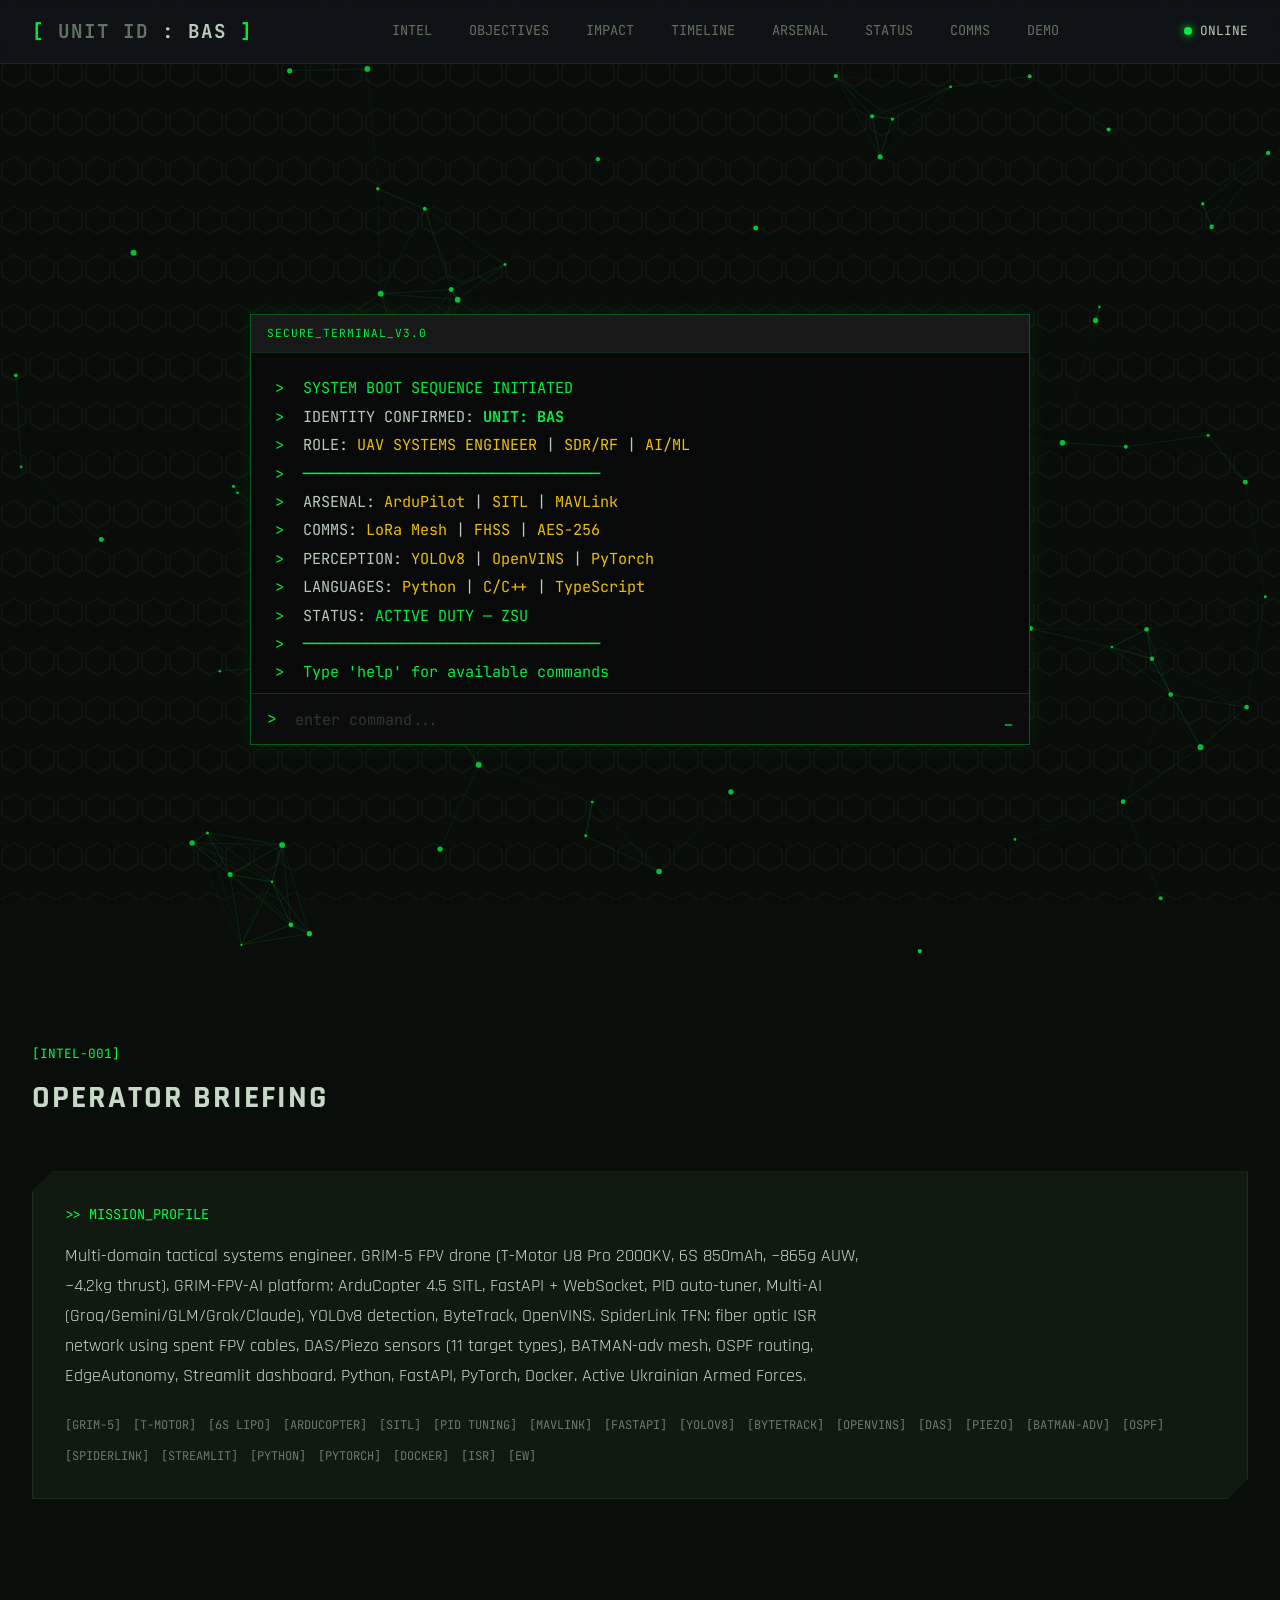
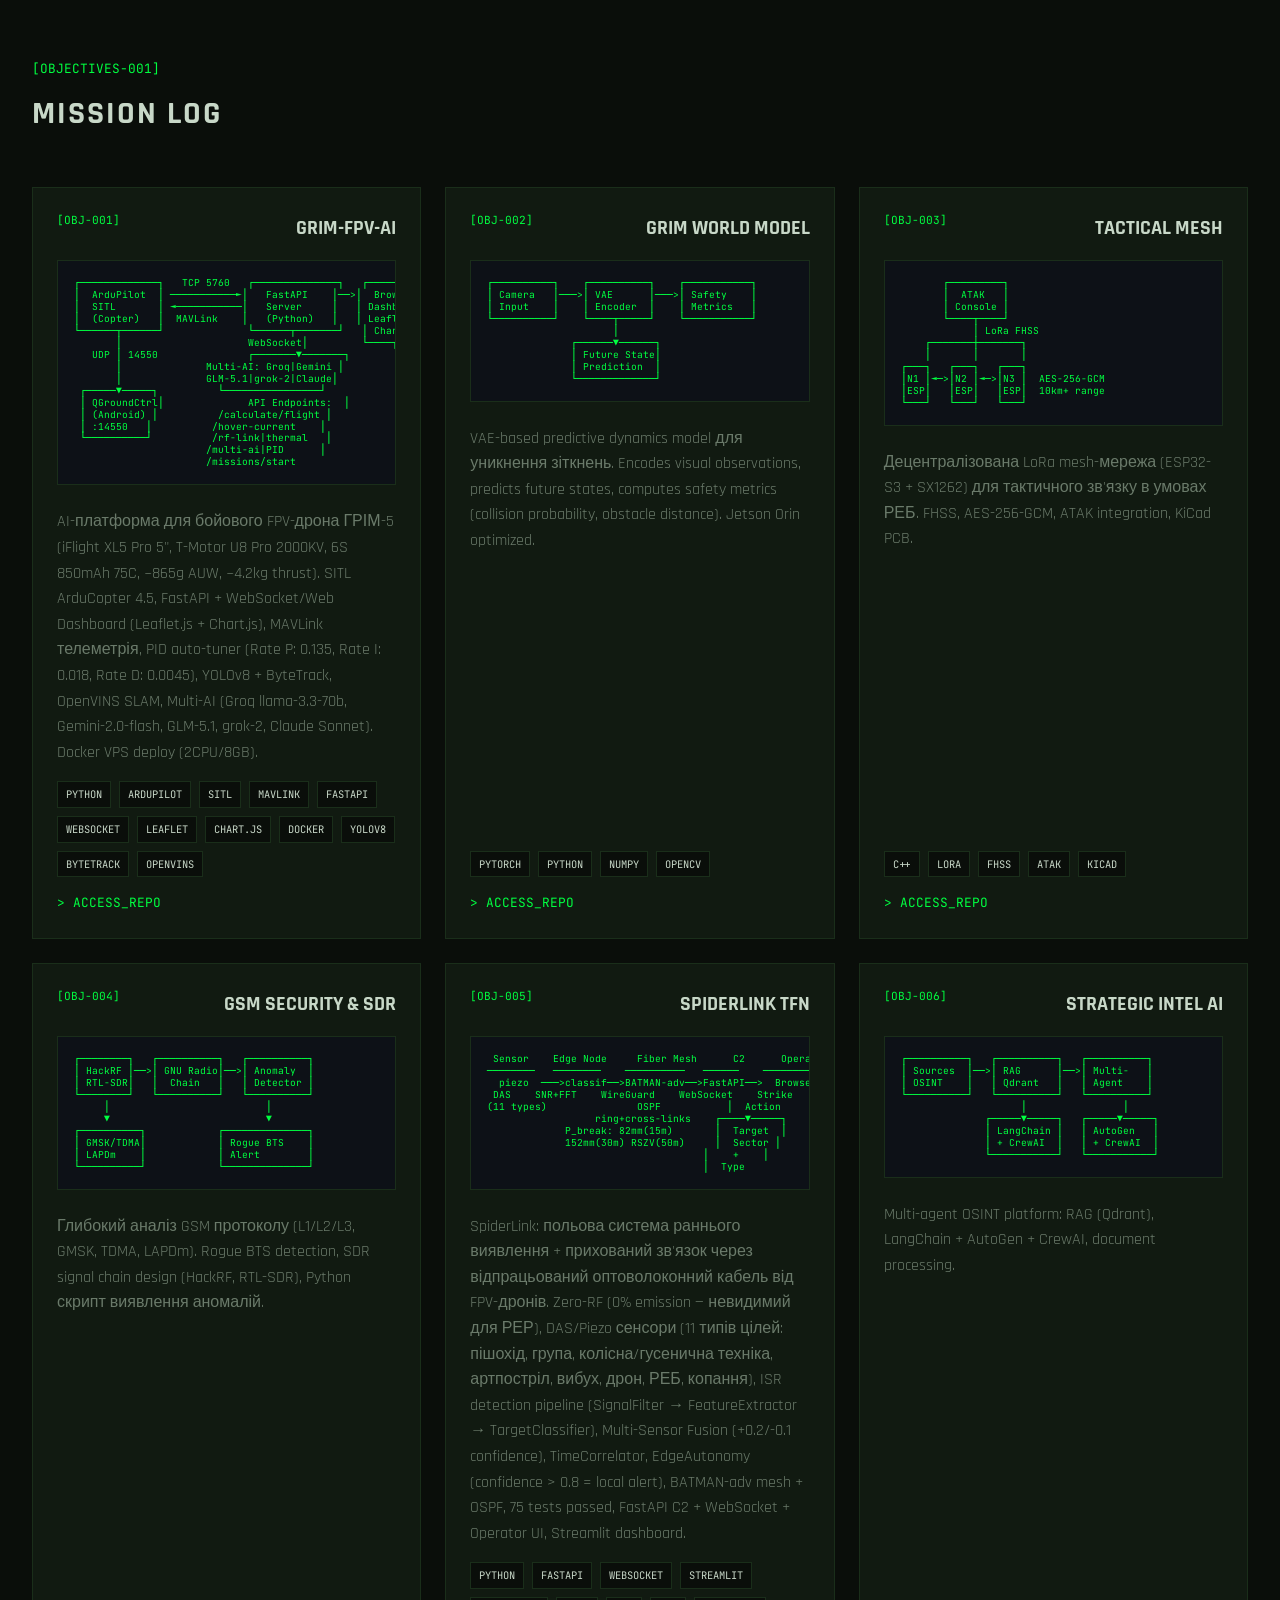
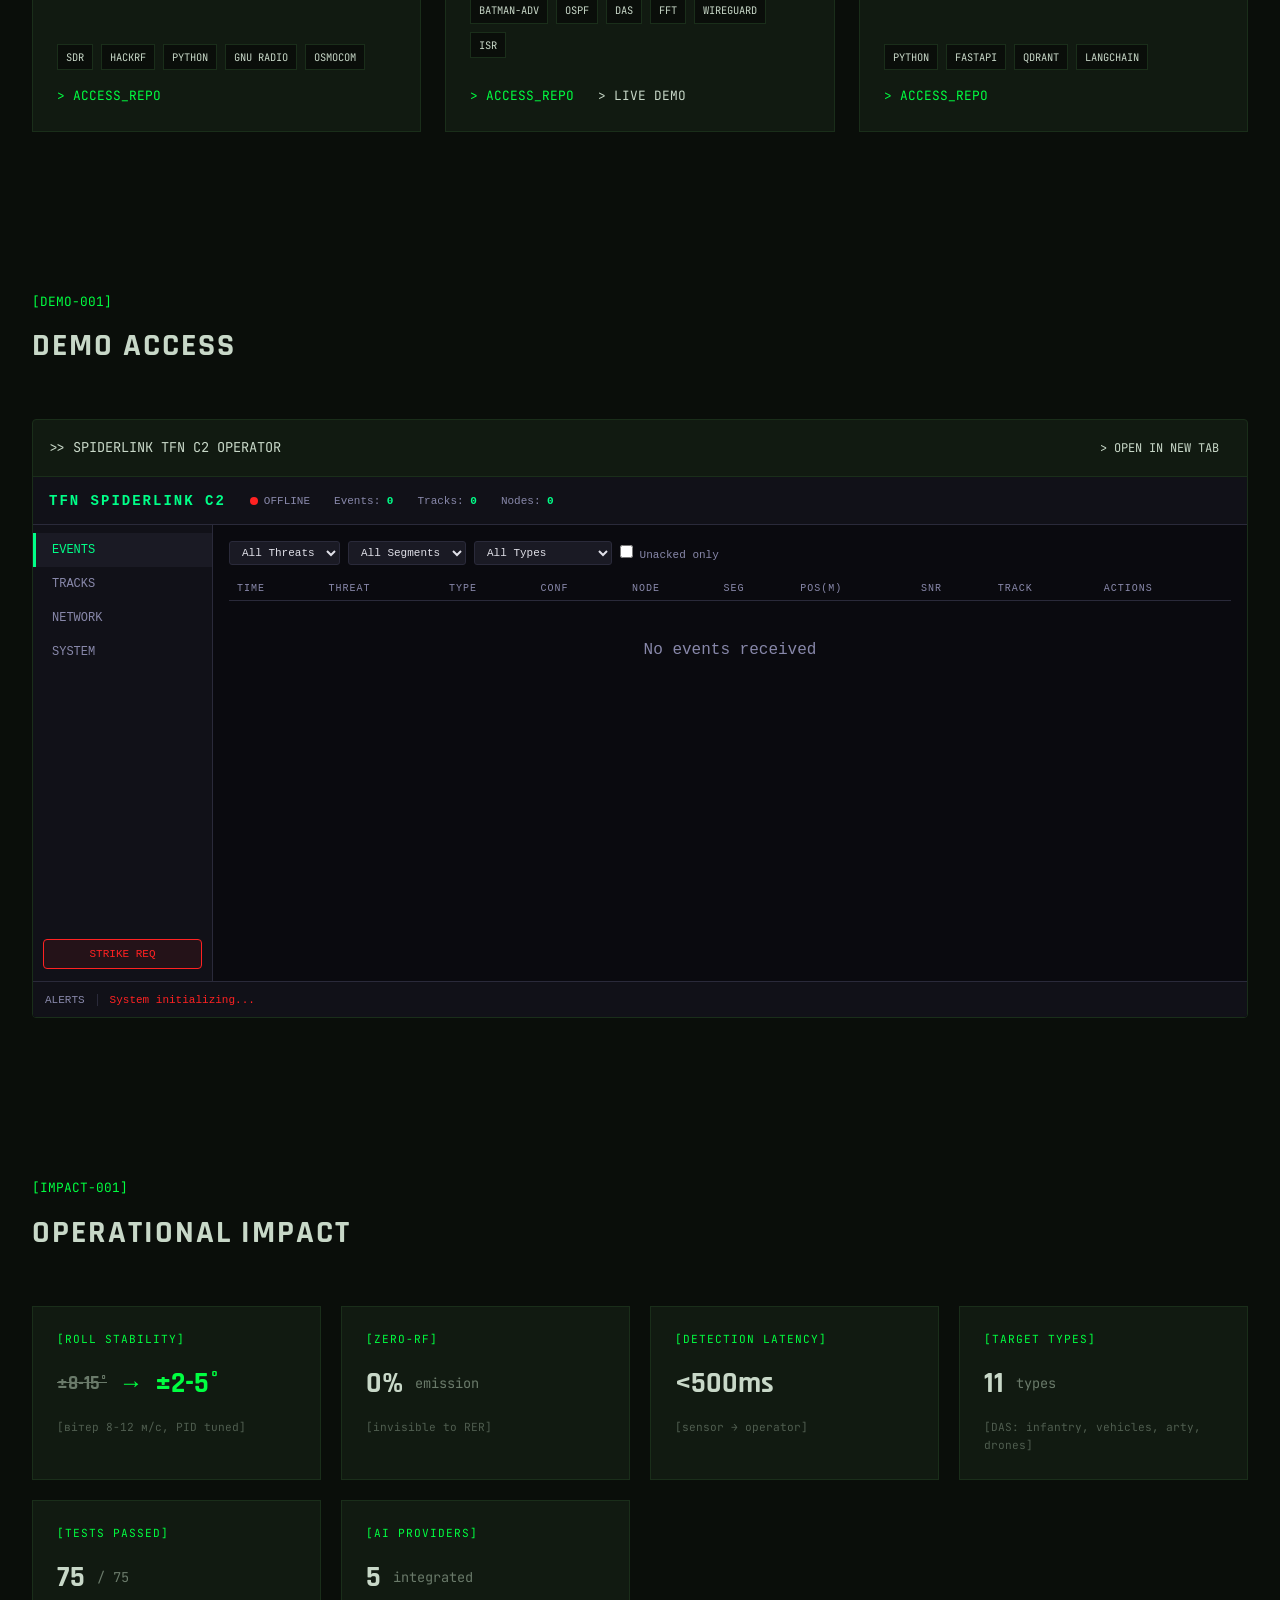
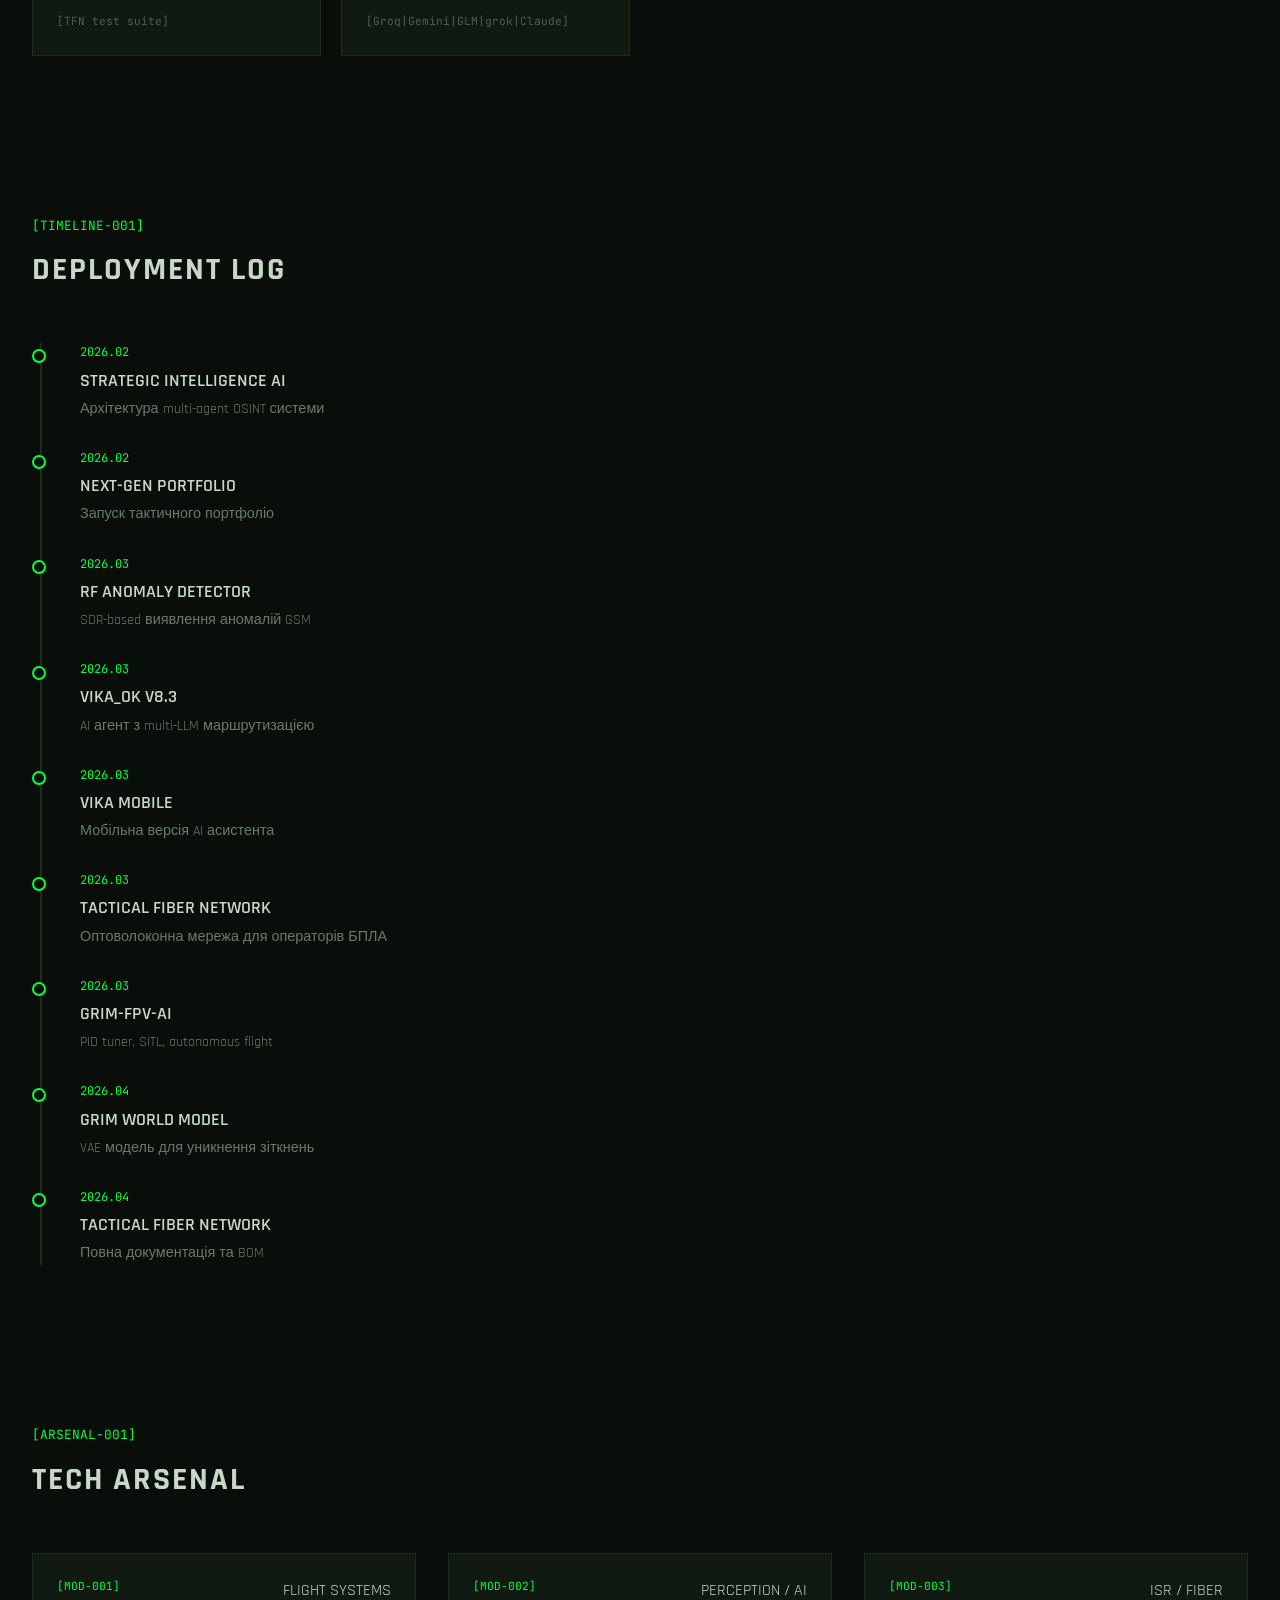
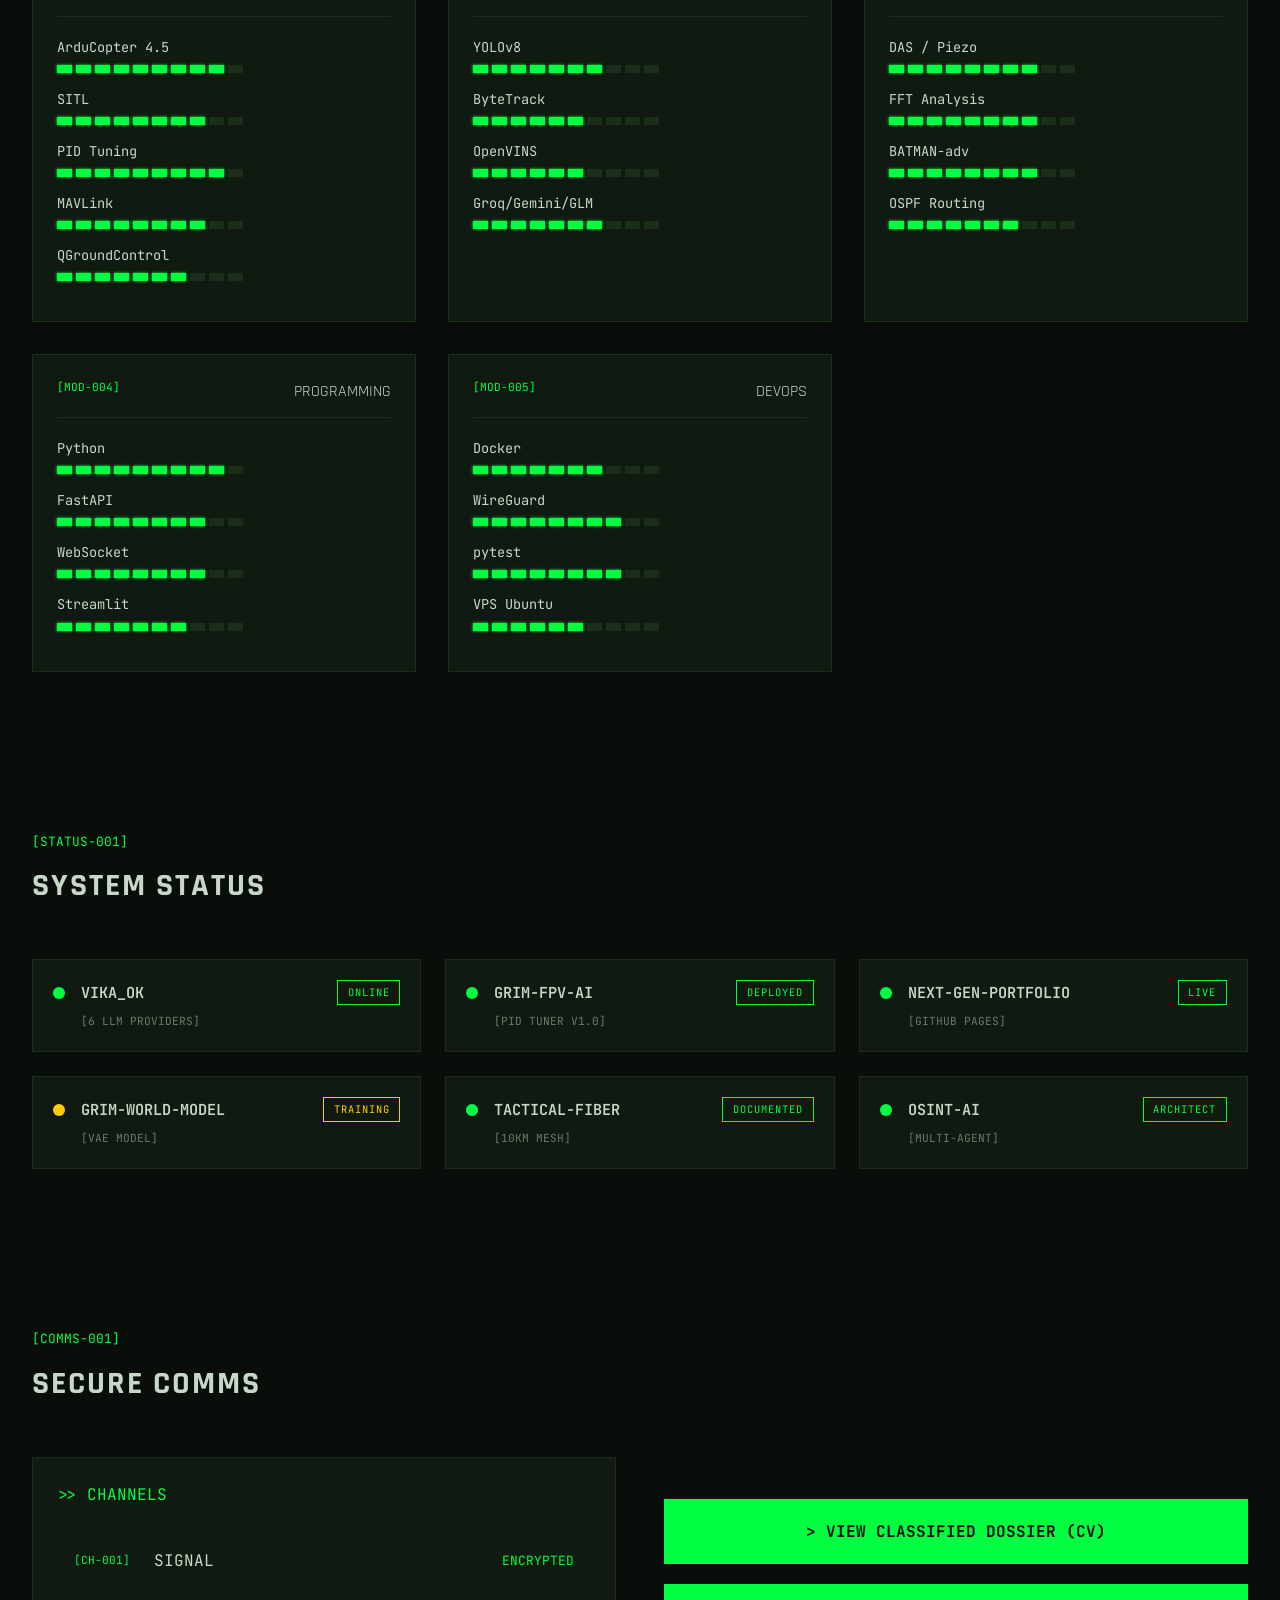
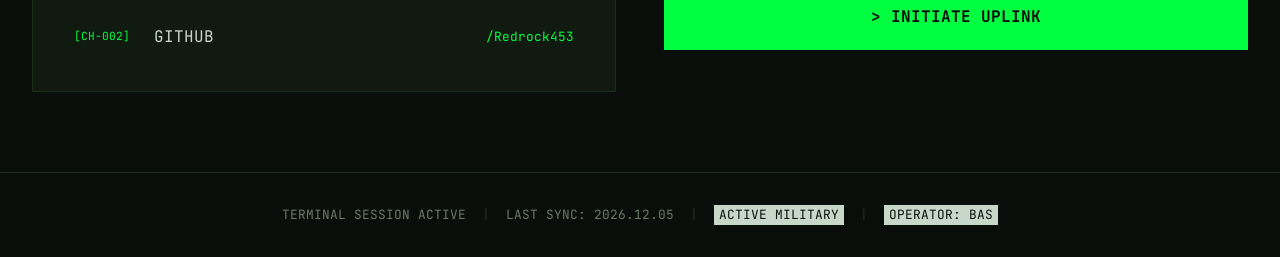
==== commit 33122ade: "Add SpiderLink C2 live demo: iframe + DEMO ACCESS section" ====
--- a/index.html
+++ b/index.html
@@ -37,6 +37,7 @@
                 <a href="#stack" class="nav-item"><span class="nav-marker">></span> ARSENAL</a>
                 <a href="#status" class="nav-item"><span class="nav-marker">></span> STATUS</a>
                 <a href="#contact" class="nav-item"><span class="nav-marker">></span> COMMS</a>
+                <a href="#demo-access" class="nav-item"><span class="nav-marker">></span> DEMO</a>
             </nav>
             <button class="hamburger" aria-label="Toggle navigation">
                 <span></span>
@@ -60,6 +61,7 @@
         <a href="#stack" class="nav-item"><span class="nav-marker">></span> ARSENAL</a>
         <a href="#status" class="nav-item"><span class="nav-marker">></span> STATUS</a>
         <a href="#contact" class="nav-item"><span class="nav-marker">></span> COMMS</a>
+        <a href="#demo-access" class="nav-item"><span class="nav-marker">></span> DEMO</a>
     </nav>
 
     <section class="hero">
@@ -209,7 +211,10 @@
                     </div>
                     <p class="project-desc">SpiderLink: польова система раннього виявлення + прихований зв'язок через відпрацьований оптоволоконний кабель від FPV-дронів. Zero-RF (0% emission — невидимий для РЕР), DAS/Piezo сенсори (11 типів цілей: пішохід, група, колісна/гусенична техніка, артпостріл, вибух, дрон, РЕБ, копання), ISR detection pipeline (SignalFilter → FeatureExtractor → TargetClassifier), Multi-Sensor Fusion (+0.2/-0.1 confidence), TimeCorrelator, EdgeAutonomy (confidence > 0.8 = local alert), BATMAN-adv mesh + OSPF, 75 tests passed, FastAPI C2 + WebSocket + Operator UI, Streamlit dashboard.</p>
                     <div class="project-tech"><span>PYTHON</span><span>FASTAPI</span><span>WEBSOCKET</span><span>STREAMLIT</span><span>BATMAN-ADV</span><span>OSPF</span><span>DAS</span><span>FFT</span><span>WIREGUARD</span><span>ISR</span></div>
-                    <a href="https://github.com/Redrock453/tactical-fiber-network" target="_blank" class="project-link">> ACCESS_REPO</a>
+                    <div class="project-links">
+                        <a href="https://github.com/Redrock453/tactical-fiber-network" target="_blank" class="project-link">> ACCESS_REPO</a>
+                        <a href="spiderlink-demo.html" target="_blank" class="project-link live-demo">> LIVE DEMO</a>
+                    </div>
                 </article>
                 <article class="project-card">
                     <div class="project-header"><span class="project-id">[OBJ-006]</span><h3 class="project-title">STRATEGIC INTEL AI</h3></div>
@@ -232,6 +237,24 @@
         </div>
     </section>
 
+    <section id="demo-access" class="section">
+        <div class="container">
+            <div class="section-header">
+                <span class="section-id">[DEMO-001]</span>
+                <h2 class="section-title">DEMO ACCESS</h2>
+            </div>
+            <div class="demo-container">
+                <div class="demo-header">
+                    <span class="demo-title">>> SPIDERLINK TFN C2 OPERATOR</span>
+                    <a href="spiderlink-demo.html" target="_blank" class="demo-launch-btn">> OPEN IN NEW TAB</a>
+                </div>
+                <div class="demo-frame-wrapper">
+                    <iframe src="spiderlink-demo.html" class="demo-frame" title="SpiderLink TFN C2 Demo" loading="lazy"></iframe>
+                </div>
+            </div>
+        </div>
+    </section>
+
     <section id="impact" class="section">
         <div class="container">
             <div class="section-header">
--- a/css/style.css
+++ b/css/style.css
@@ -434,6 +434,79 @@
     text-decoration: underline;
 }
 
+.project-links {
+    display: flex;
+    gap: 1.5rem;
+    margin-top: 0.75rem;
+}
+
+.project-link.live-demo {
+    color: var(--accent);
+    animation: pulse-glow 2s ease-in-out infinite;
+}
+
+@keyframes pulse-glow {
+    0%, 100% { text-shadow: 0 0 5px var(--accent); }
+    50% { text-shadow: 0 0 15px var(--accent), 0 0 25px var(--accent); }
+}
+
+/* --- DEMO ACCESS --- */
+
+.demo-container {
+    background: var(--card-bg);
+    border: 1px solid var(--border);
+    border-radius: 4px;
+    overflow: hidden;
+}
+
+.demo-header {
+    display: flex;
+    justify-content: space-between;
+    align-items: center;
+    padding: 0.75rem 1rem;
+    background: var(--bg-secondary);
+    border-bottom: 1px solid var(--border);
+}
+
+.demo-title {
+    color: var(--text-secondary);
+    font-family: var(--font-mono);
+    font-size: 0.85rem;
+}
+
+.demo-launch-btn {
+    color: var(--accent);
+    text-decoration: none;
+    font-family: var(--font-mono);
+    font-size: 0.75rem;
+    text-transform: uppercase;
+    padding: 0.4rem 0.75rem;
+    border: 1px solid var(--accent);
+    border-radius: 3px;
+    transition: all 0.2s;
+}
+
+.demo-launch-btn:hover {
+    background: var(--accent);
+    color: var(--bg-primary);
+    box-shadow: 0 0 15px var(--accent);
+}
+
+.demo-frame-wrapper {
+    position: relative;
+    width: 100%;
+    height: 60vh;
+    min-height: 400px;
+    background: var(--bg-primary);
+}
+
+.demo-frame {
+    width: 100%;
+    height: 100%;
+    border: none;
+    background: #0a0a0f;
+}
+
 /* --- IMPACT --- */
 
 .impact-grid {
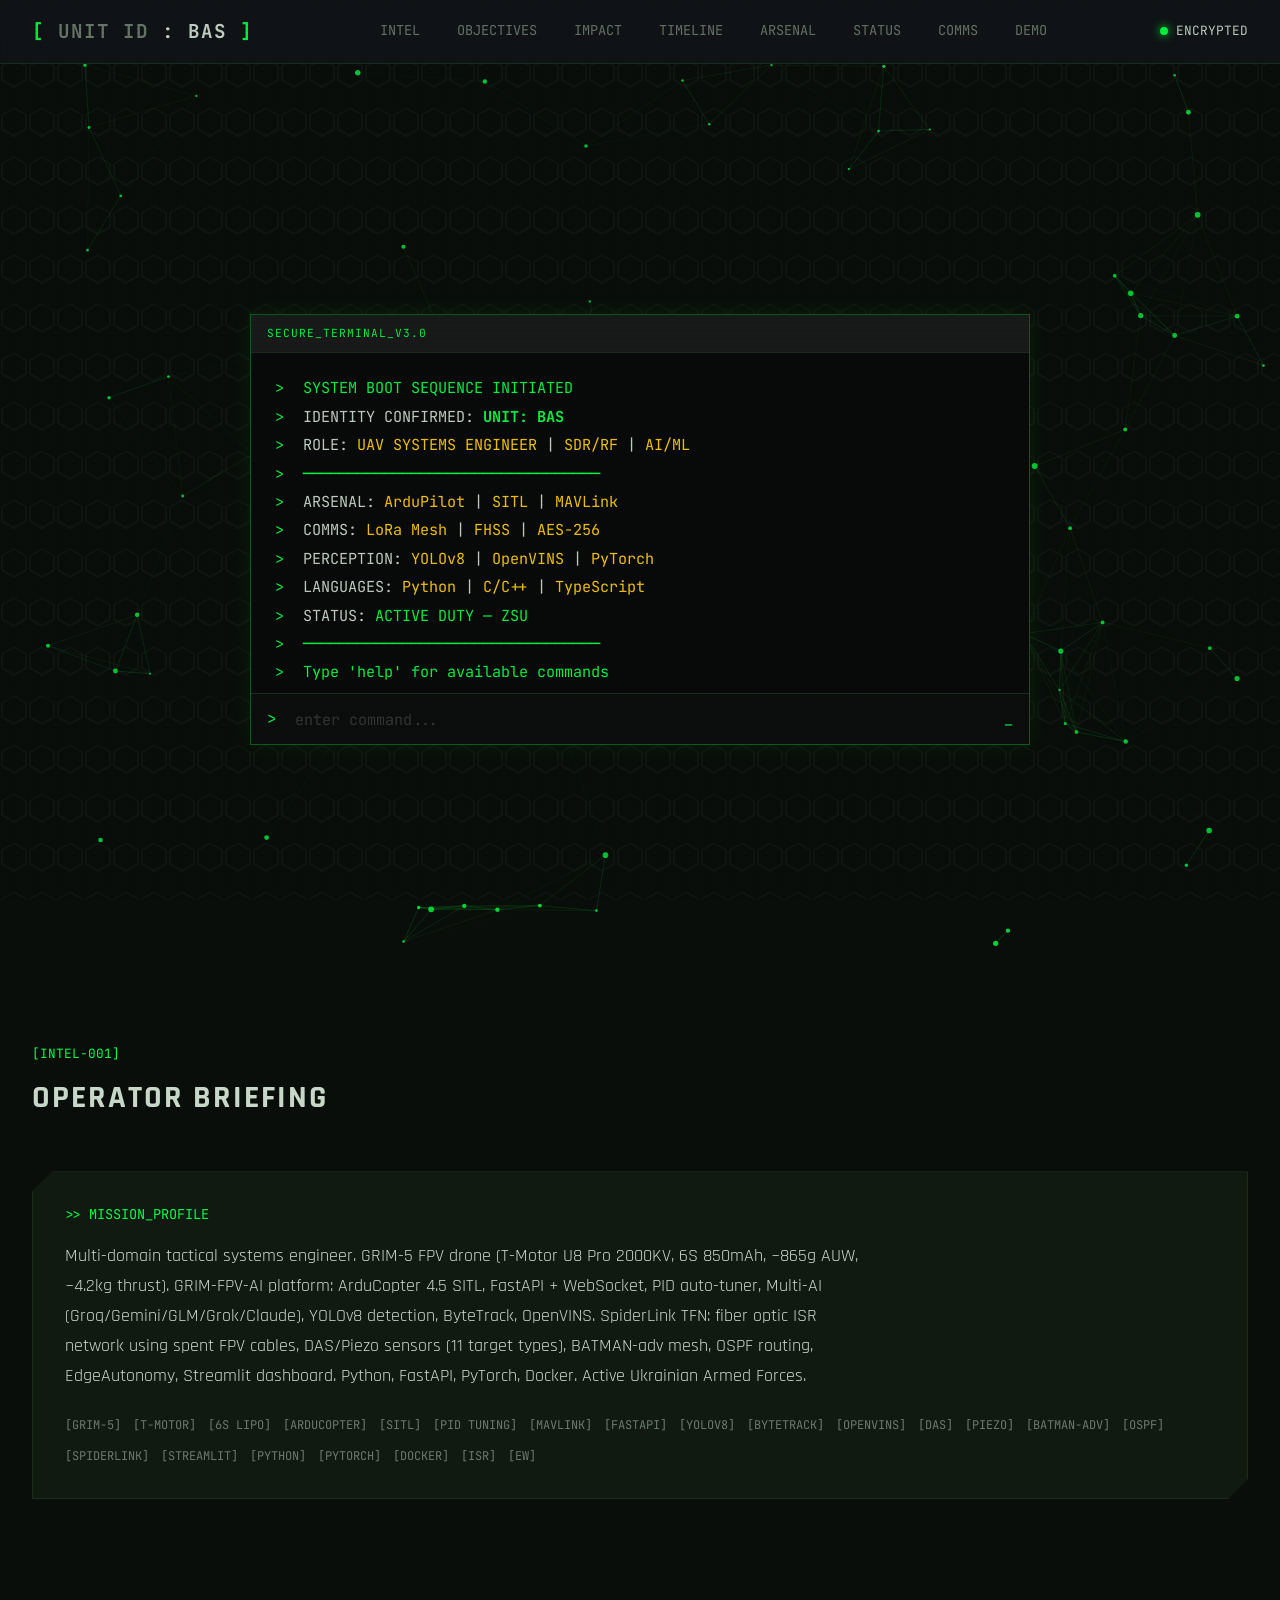
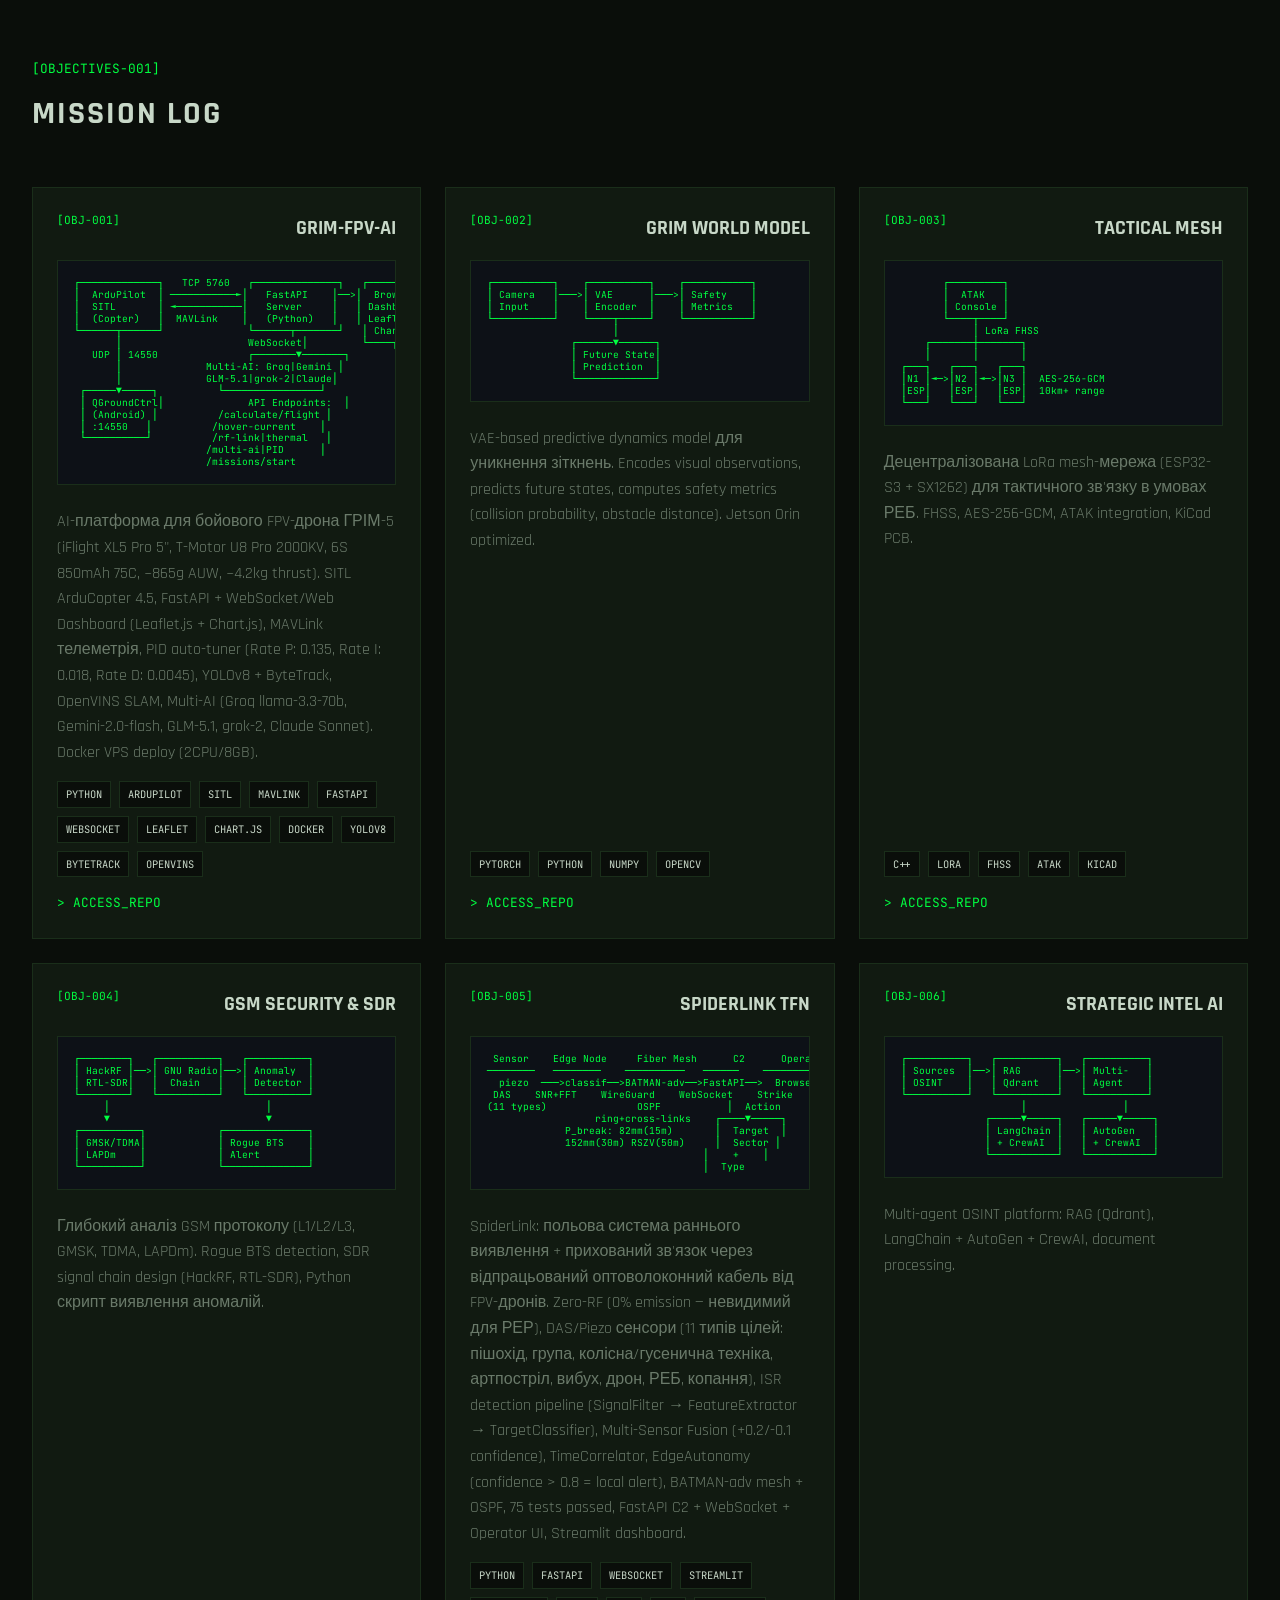
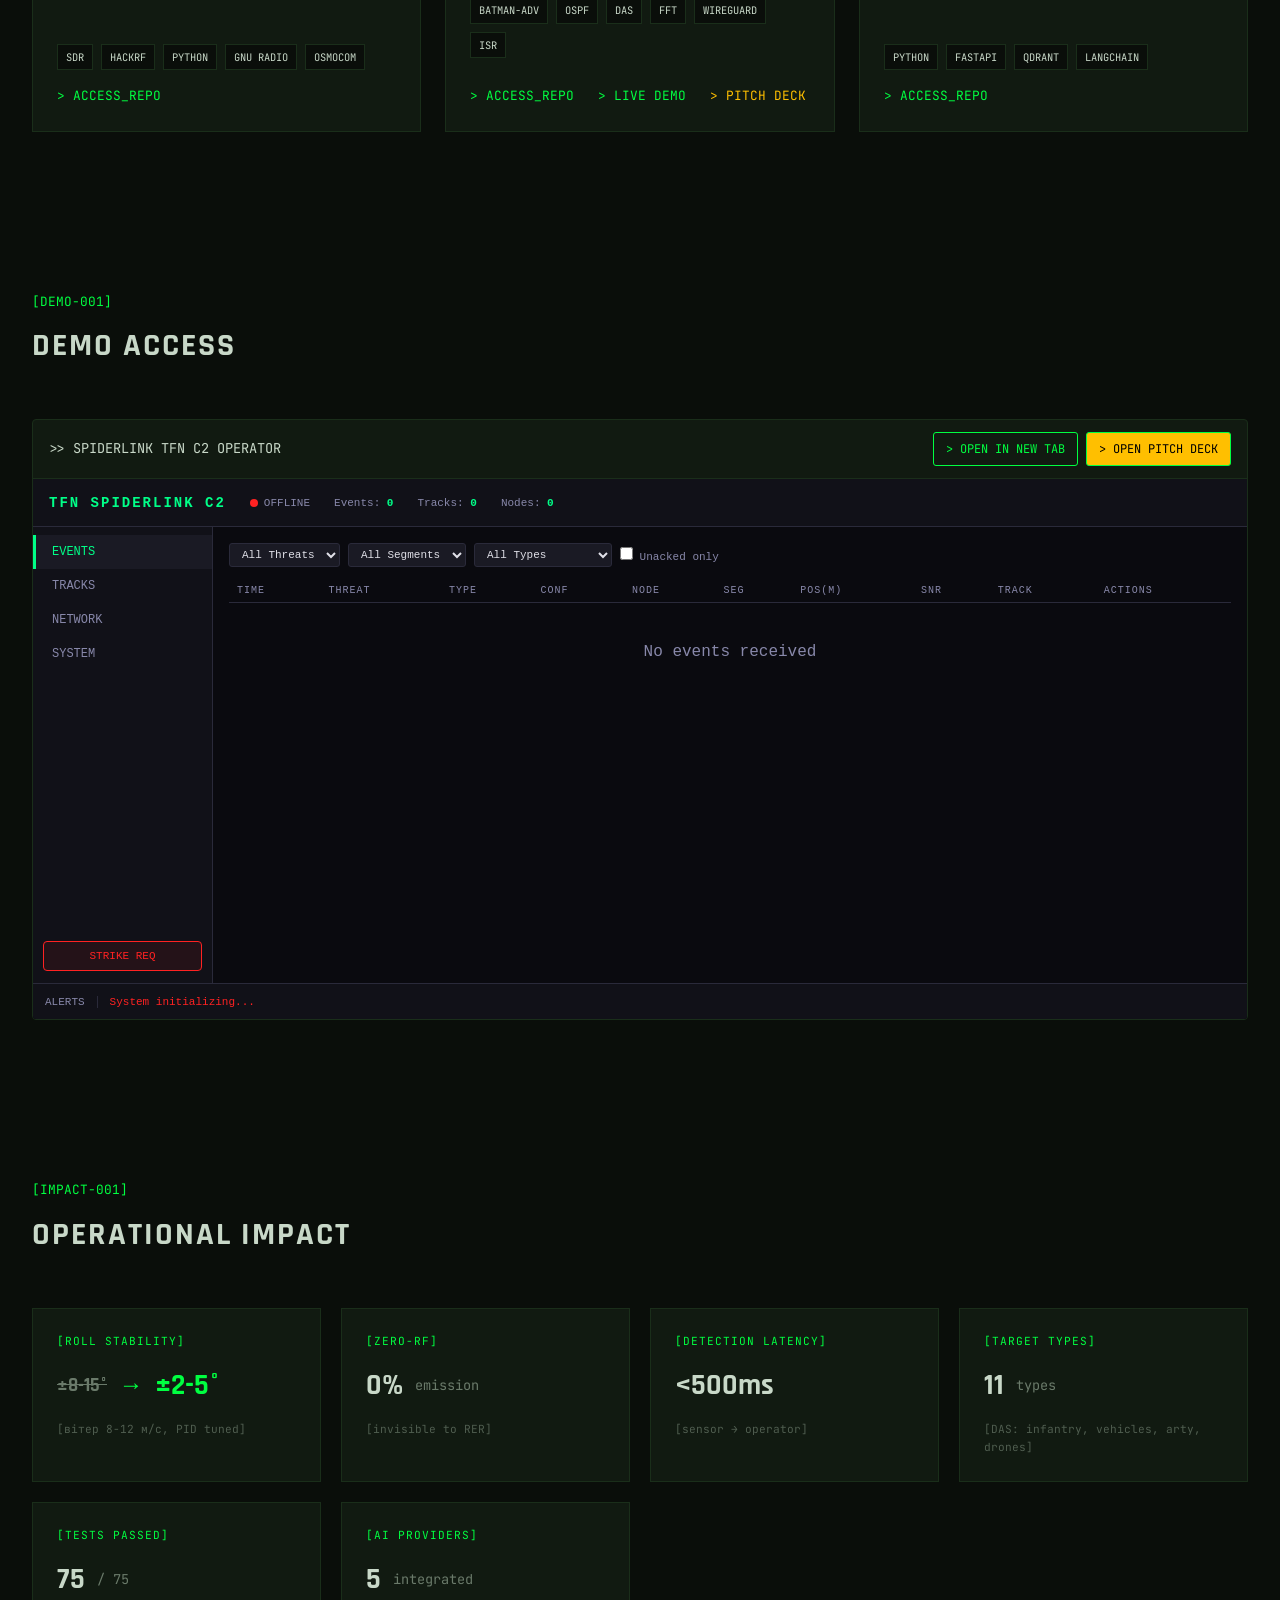
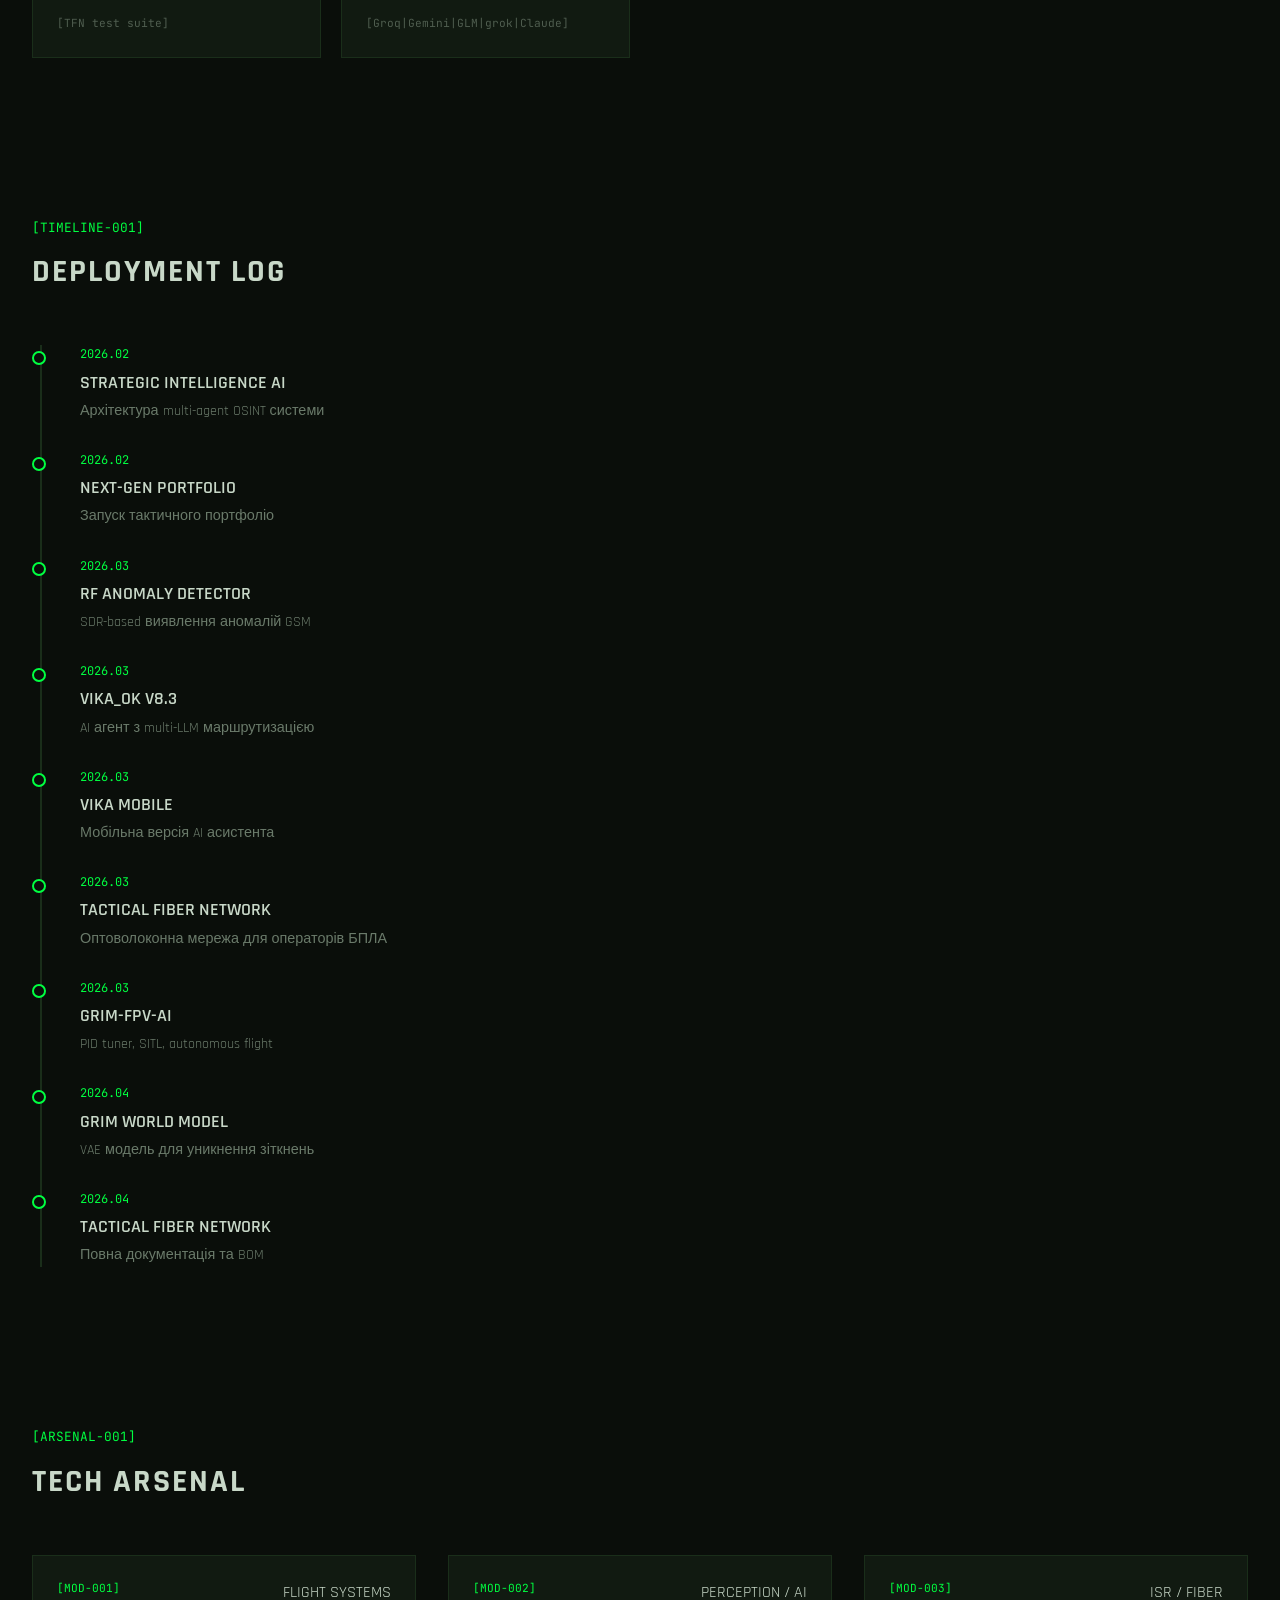
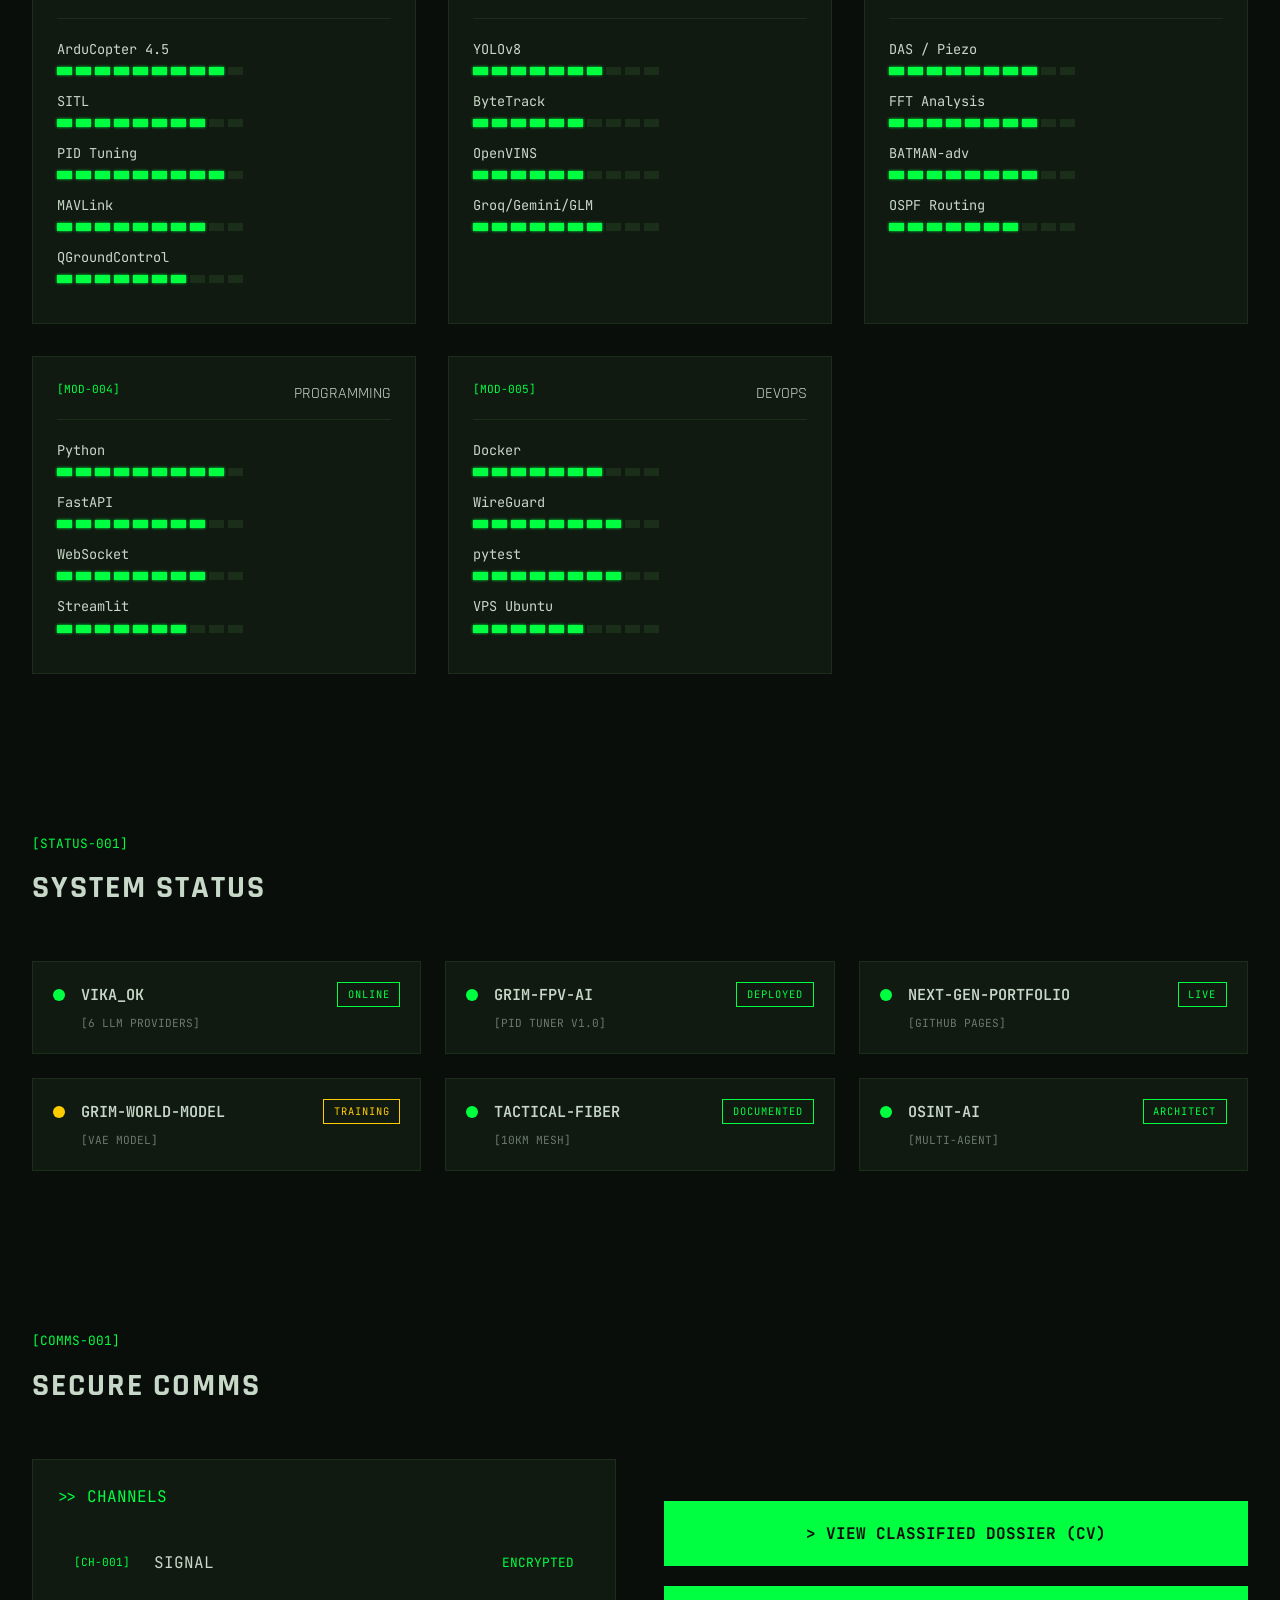
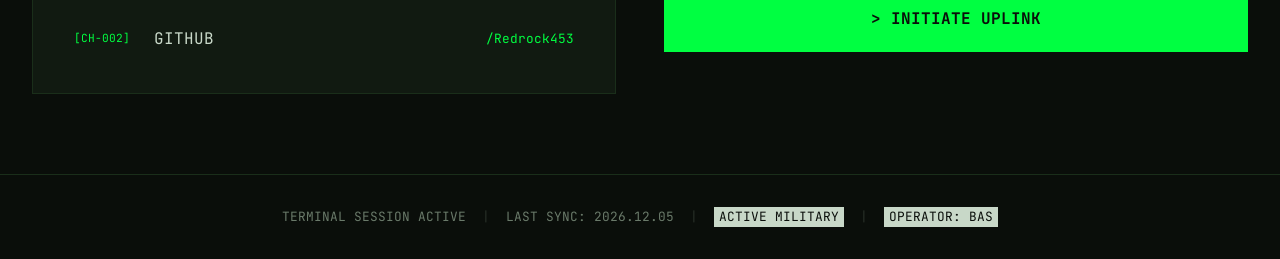
==== commit efb7de55: "Add SpiderLink pitch deck + amber button styling" ====
--- a/index.html
+++ b/index.html
@@ -214,6 +214,7 @@
                     <div class="project-links">
                         <a href="https://github.com/Redrock453/tactical-fiber-network" target="_blank" class="project-link">> ACCESS_REPO</a>
                         <a href="spiderlink-demo.html" target="_blank" class="project-link live-demo">> LIVE DEMO</a>
+                        <a href="spiderlink-pitch.html" target="_blank" class="project-link pitch-deck">> PITCH DECK</a>
                     </div>
                 </article>
                 <article class="project-card">
@@ -246,7 +247,10 @@
             <div class="demo-container">
                 <div class="demo-header">
                     <span class="demo-title">>> SPIDERLINK TFN C2 OPERATOR</span>
-                    <a href="spiderlink-demo.html" target="_blank" class="demo-launch-btn">> OPEN IN NEW TAB</a>
+                    <div class="demo-actions">
+                        <a href="spiderlink-demo.html" target="_blank" class="demo-launch-btn">> OPEN IN NEW TAB</a>
+                        <a href="spiderlink-pitch.html" target="_blank" class="demo-launch-btn pitch-deck">> OPEN PITCH DECK</a>
+                    </div>
                 </div>
                 <div class="demo-frame-wrapper">
                     <iframe src="spiderlink-demo.html" class="demo-frame" title="SpiderLink TFN C2 Demo" loading="lazy"></iframe>
--- a/css/style.css
+++ b/css/style.css
@@ -441,13 +441,33 @@
 }
 
 .project-link.live-demo {
-    color: var(--accent);
+    color: var(--green);
     animation: pulse-glow 2s ease-in-out infinite;
 }
 
+.project-link.pitch-deck {
+    color: #ffbf00;
+    animation: pulse-glow-amber 2s ease-in-out infinite;
+}
+
+@keyframes pulse-glow-amber {
+    0%, 100% { text-shadow: 0 0 5px #ffbf00; }
+    50% { text-shadow: 0 0 15px #ffbf00, 0 0 25px #ffbf00; }
+}
+
+.demo-launch-btn.pitch-deck {
+    background: #ffbf00;
+    color: #000;
+}
+
+.demo-launch-btn.pitch-deck:hover {
+    background: #ffaa00;
+    box-shadow: 0 0 15px #ffbf00;
+}
+
 @keyframes pulse-glow {
-    0%, 100% { text-shadow: 0 0 5px var(--accent); }
-    50% { text-shadow: 0 0 15px var(--accent), 0 0 25px var(--accent); }
+    0%, 100% { text-shadow: 0 0 5px var(--green); }
+    50% { text-shadow: 0 0 15px var(--green), 0 0 25px var(--green); }
 }
 
 /* --- DEMO ACCESS --- */
@@ -474,22 +494,27 @@
     font-size: 0.85rem;
 }
 
+.demo-actions {
+    display: flex;
+    gap: 0.5rem;
+}
+
 .demo-launch-btn {
-    color: var(--accent);
+    color: var(--green);
     text-decoration: none;
     font-family: var(--font-mono);
     font-size: 0.75rem;
     text-transform: uppercase;
     padding: 0.4rem 0.75rem;
-    border: 1px solid var(--accent);
+    border: 1px solid var(--green);
     border-radius: 3px;
     transition: all 0.2s;
 }
 
 .demo-launch-btn:hover {
-    background: var(--accent);
-    color: var(--bg-primary);
-    box-shadow: 0 0 15px var(--accent);
+    background: var(--green);
+    color: var(--bg-color);
+    box-shadow: 0 0 15px var(--green);
 }
 
 .demo-frame-wrapper {
